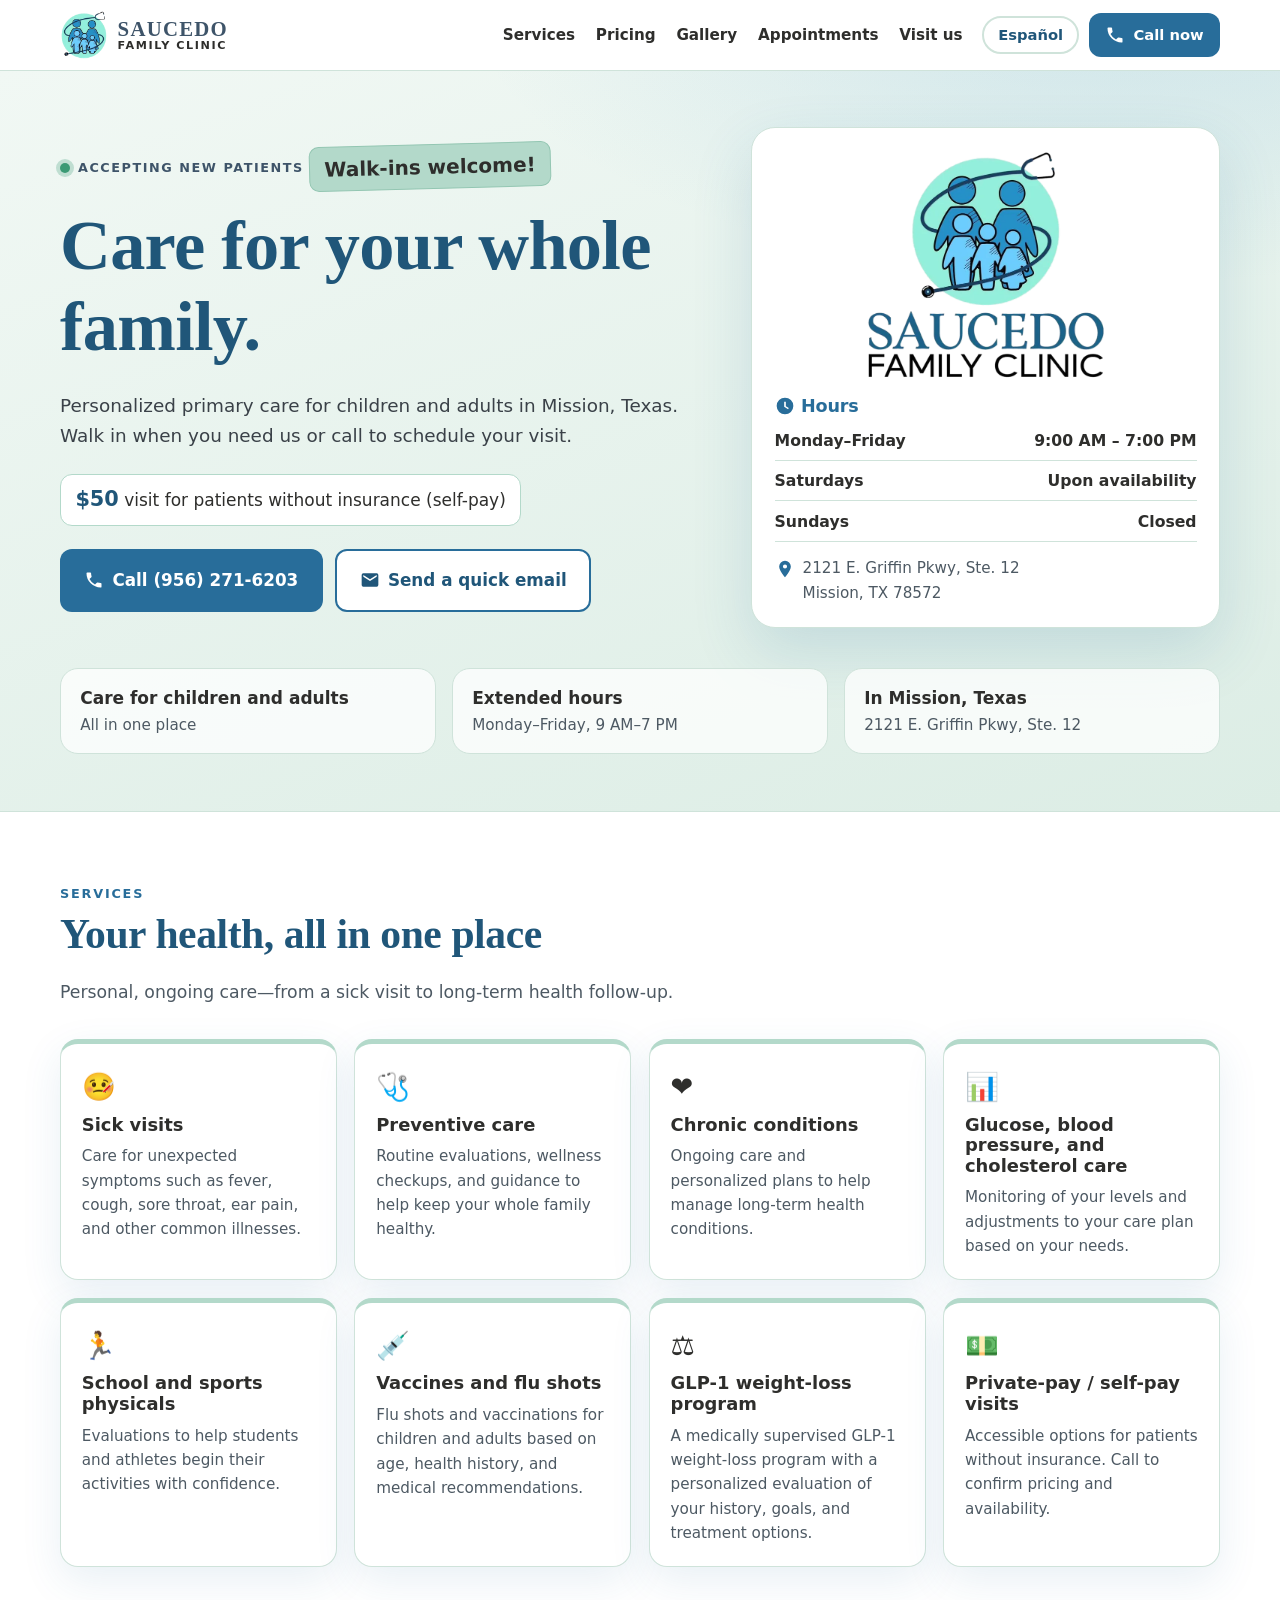
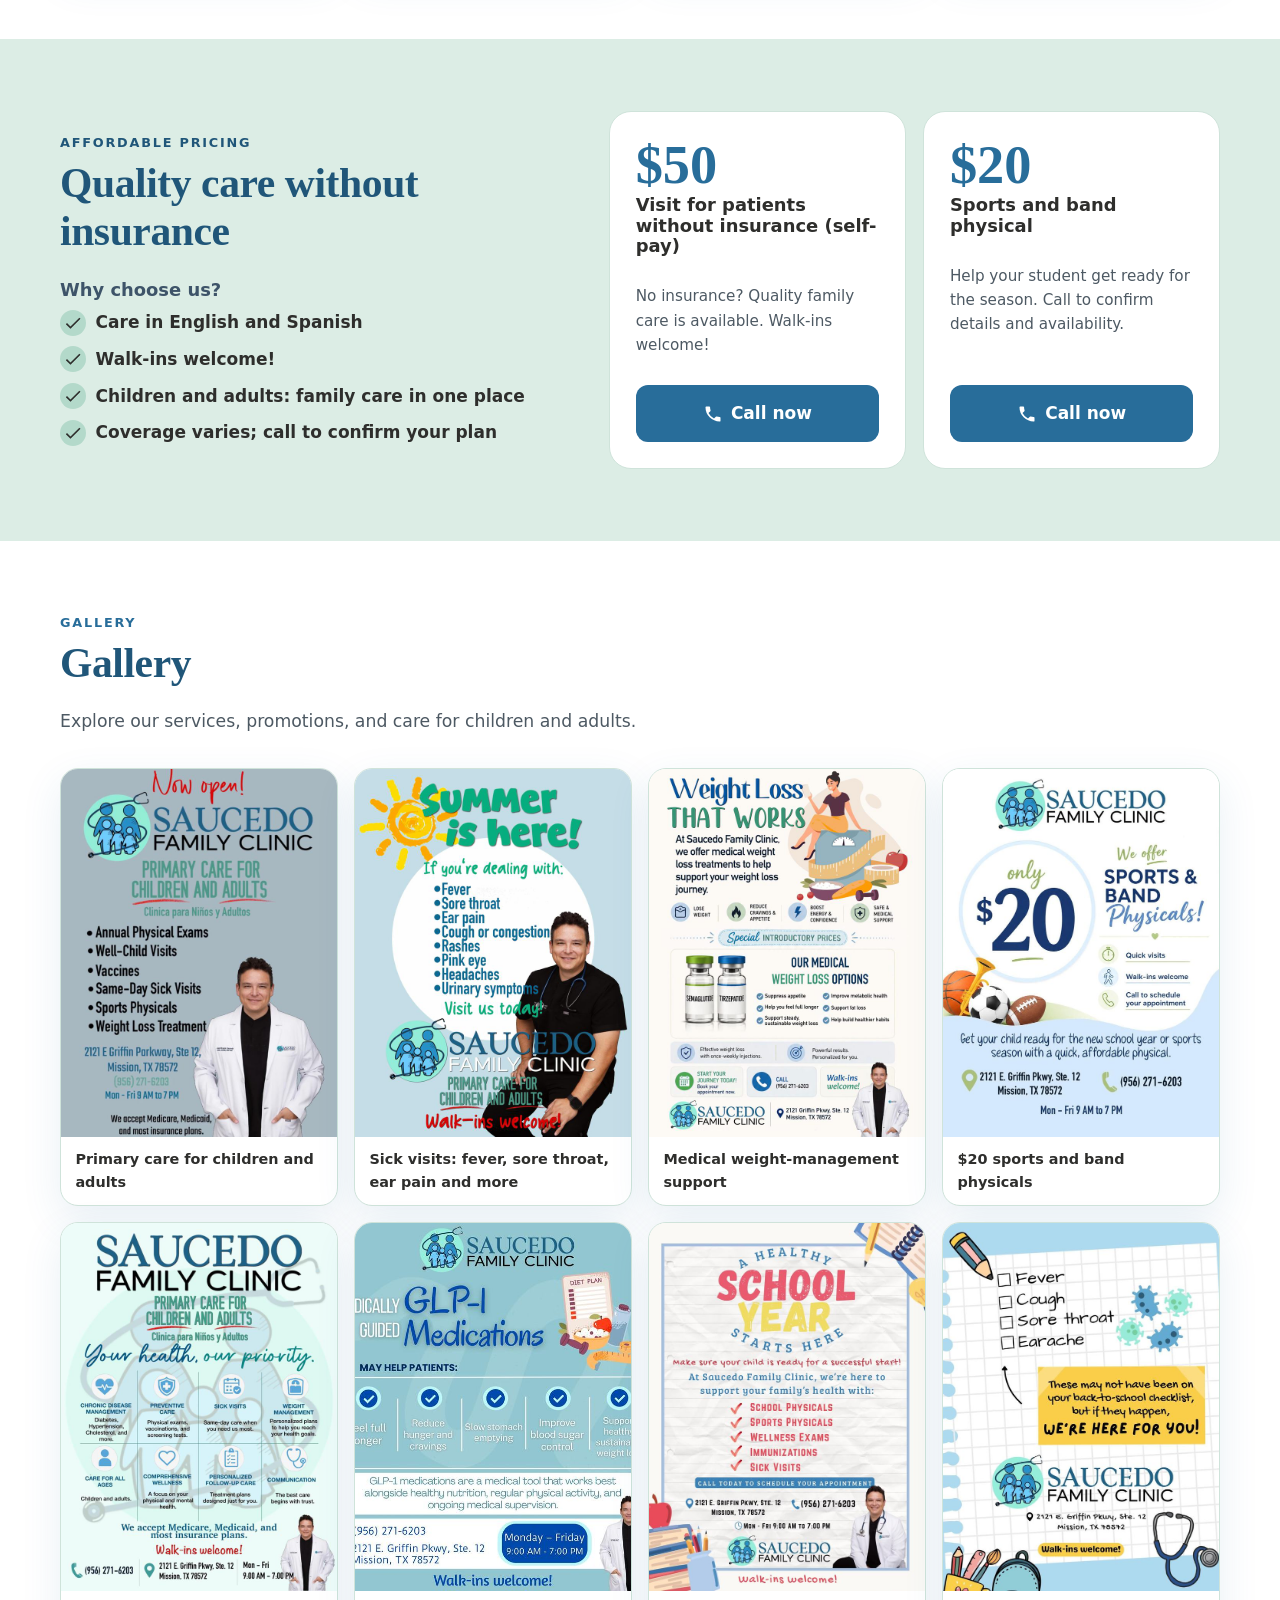
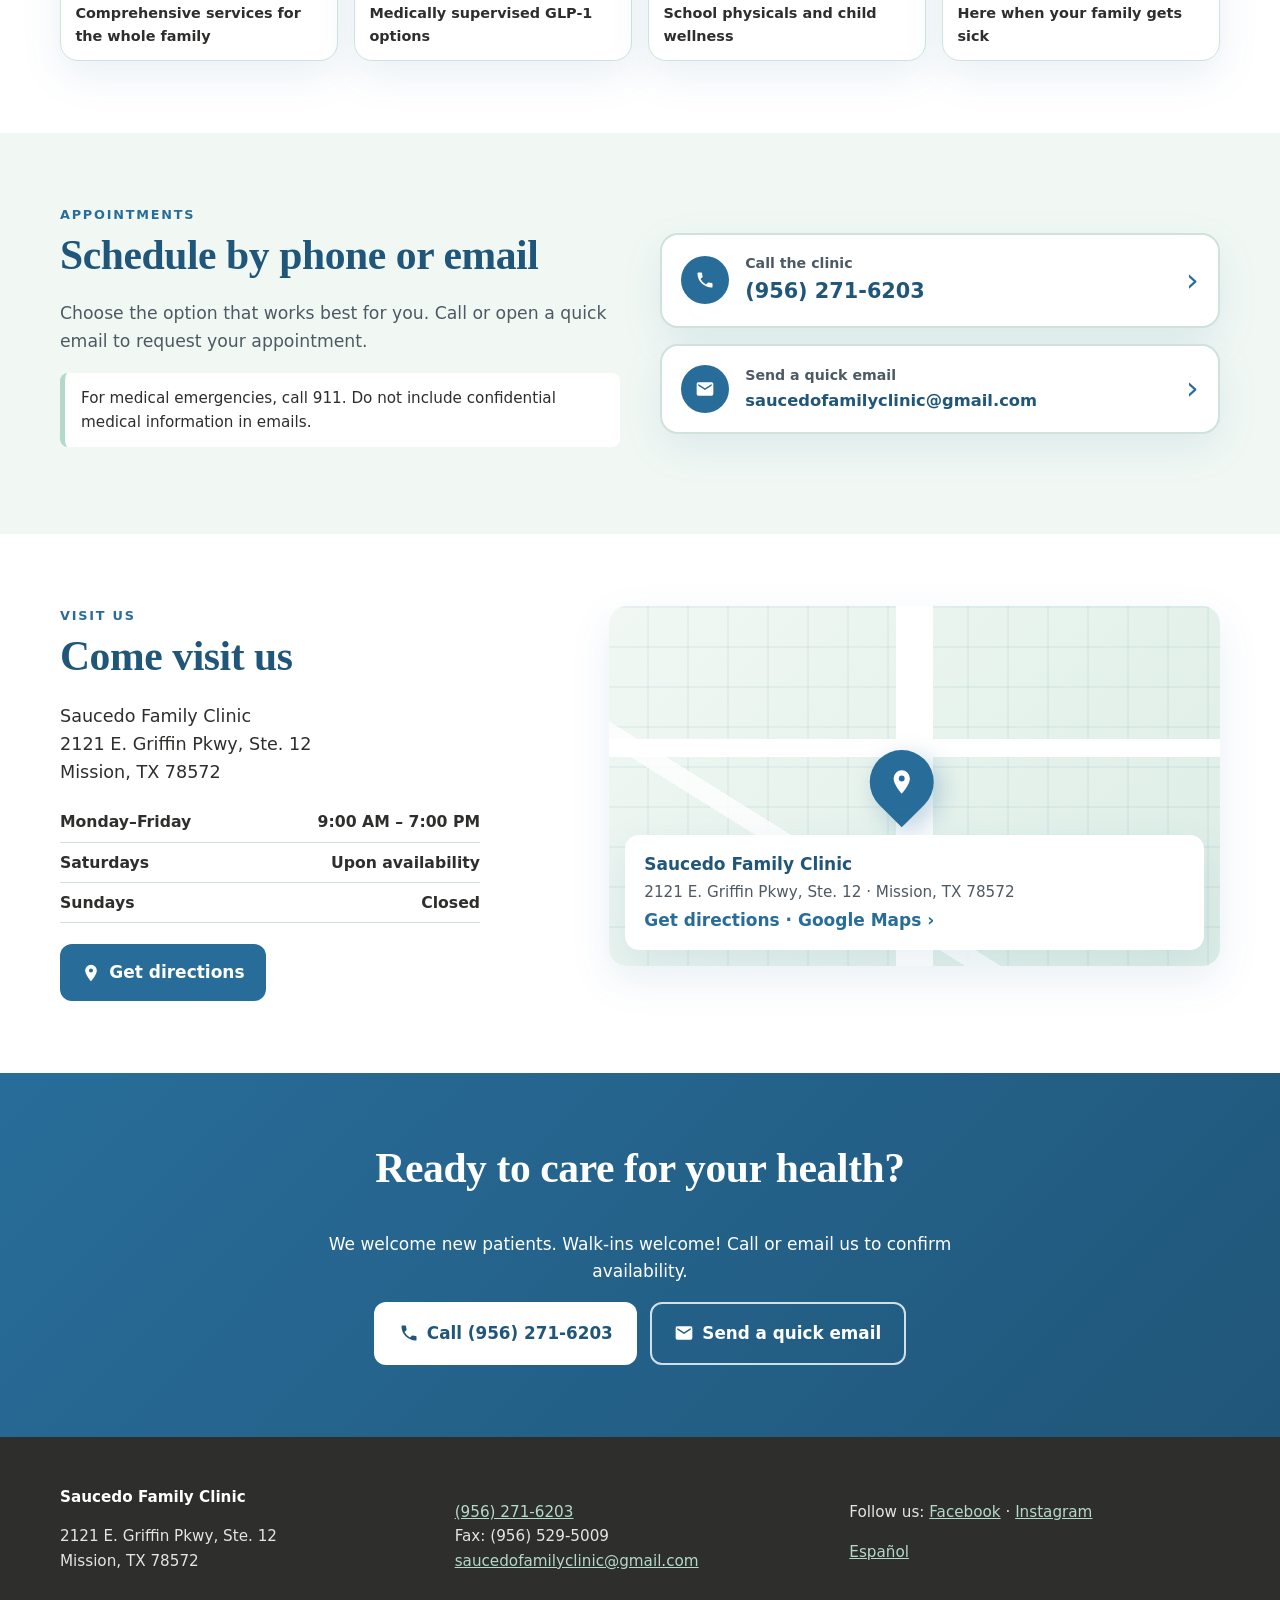
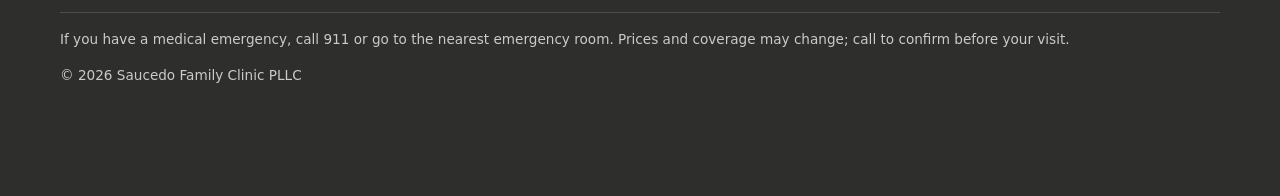
==== en/index.html @ f0e00a94 "Replace logo with original clinic logo (transparent PNG/WebP, icon favicons, og-image)" ====
<!doctype html>
<html lang="en">
<head>
<meta charset="utf-8">
<meta name="viewport" content="width=device-width, initial-scale=1">
<title>Saucedo Family Clinic | Family Primary Care in Mission, TX · Walk-ins Welcome</title>
<meta name="description" content="Primary care clinic for children and adults in Mission, TX. Walk-ins welcome! $50 self-pay visit for patients without insurance. Monday–Friday 9 AM–7 PM. Call (956) 271-6203.">
<meta name="robots" content="index, follow">
<link rel="canonical" href="https://saucedofamilyclinic.com/en/">
<link rel="alternate" hreflang="es" href="https://saucedofamilyclinic.com/">
<link rel="alternate" hreflang="en" href="https://saucedofamilyclinic.com/en/">
<link rel="alternate" hreflang="x-default" href="https://saucedofamilyclinic.com/">
<meta name="theme-color" content="#286d9a">
<meta property="og:type" content="website">
<meta property="og:site_name" content="Saucedo Family Clinic">
<meta property="og:title" content="Saucedo Family Clinic | Family Primary Care in Mission, TX · Walk-ins Welcome">
<meta property="og:description" content="Primary care clinic for children and adults in Mission, TX. Walk-ins welcome! $50 self-pay visit for patients without insurance. Monday–Friday 9 AM–7 PM. Call (956) 271-6203.">
<meta property="og:url" content="https://saucedofamilyclinic.com/en/">
<meta property="og:image" content="https://saucedofamilyclinic.com/assets/og-image.jpg">
<meta property="og:image:width" content="1200"><meta property="og:image:height" content="630">
<meta property="og:locale" content="en_US">
<meta name="twitter:card" content="summary_large_image">
<link rel="icon" href="../favicon.ico" sizes="32x32">
<link rel="icon" type="image/png" href="../favicon.png">
<link rel="apple-touch-icon" href="../apple-touch-icon.png">
<link rel="stylesheet" href="../assets/site.css">
<script type="application/ld+json">
{
 "@context": "https://schema.org",
 "@type": [
  "MedicalClinic",
  "MedicalBusiness",
  "LocalBusiness"
 ],
 "@id": "https://saucedofamilyclinic.com/#clinic",
 "name": "Saucedo Family Clinic",
 "legalName": "Saucedo Family Clinic PLLC",
 "url": "https://saucedofamilyclinic.com/",
 "logo": "https://saucedofamilyclinic.com/assets/logo.png",
 "image": [
  "https://saucedofamilyclinic.com/assets/og-image.jpg",
  "https://saucedofamilyclinic.com/assets/logo.jpg"
 ],
 "description": "Clínica de atención primaria para niños y adultos en Mission, TX. ¡Bienvenidos sin cita! / Family primary care for children and adults in Mission, TX. Walk-ins welcome.",
 "telephone": "+1-956-271-6203",
 "faxNumber": "+1-956-529-5009",
 "email": "saucedofamilyclinic@gmail.com",
 "priceRange": "$",
 "currenciesAccepted": "USD",
 "address": {
  "@type": "PostalAddress",
  "streetAddress": "2121 E. Griffin Pkwy, Ste. 12",
  "addressLocality": "Mission",
  "addressRegion": "TX",
  "postalCode": "78572",
  "addressCountry": "US"
 },
 "hasMap": "https://www.google.com/maps/dir/?api=1&destination=Saucedo%20Family%20Clinic%2C%202121%20E%20Griffin%20Pkwy%20Ste%2012%2C%20Mission%2C%20TX%2078572",
 "areaServed": [
  {
   "@type": "City",
   "name": "Mission, TX"
  },
  {
   "@type": "City",
   "name": "McAllen, TX"
  },
  {
   "@type": "City",
   "name": "Palmhurst, TX"
  },
  {
   "@type": "City",
   "name": "Alton, TX"
  },
  {
   "@type": "City",
   "name": "Sharyland, TX"
  }
 ],
 "openingHoursSpecification": [
  {
   "@type": "OpeningHoursSpecification",
   "dayOfWeek": [
    "Monday",
    "Tuesday",
    "Wednesday",
    "Thursday",
    "Friday"
   ],
   "opens": "09:00",
   "closes": "19:00"
  }
 ],
 "medicalSpecialty": "PrimaryCare",
 "isAcceptingNewPatients": true,
 "availableLanguage": [
  {
   "@type": "Language",
   "name": "Spanish",
   "alternateName": "es"
  },
  {
   "@type": "Language",
   "name": "English",
   "alternateName": "en"
  }
 ],
 "availableService": [
  {
   "@type": "MedicalProcedure",
   "name": "Consultas por enfermedad / Sick visits"
  },
  {
   "@type": "MedicalProcedure",
   "name": "Atención preventiva / Preventive care"
  },
  {
   "@type": "MedicalProcedure",
   "name": "Enfermedades crónicas / Chronic disease management"
  },
  {
   "@type": "MedicalProcedure",
   "name": "Control de glucosa, presión y colesterol / Diabetes, blood pressure and cholesterol care"
  },
  {
   "@type": "MedicalProcedure",
   "name": "Físicos escolares y deportivos / School and sports physicals"
  },
  {
   "@type": "MedicalProcedure",
   "name": "Vacunas y vacuna contra la influenza / Vaccines and flu shots"
  },
  {
   "@type": "MedicalProcedure",
   "name": "Programa de pérdida de peso GLP-1 con supervisión médica / Medically supervised GLP-1 weight-loss program"
  }
 ],
 "makesOffer": [
  {
   "@type": "Offer",
   "name": "Consulta para pacientes sin seguro (pago privado) / Self-pay visit",
   "price": "50",
   "priceCurrency": "USD"
  },
  {
   "@type": "Offer",
   "name": "Físico deportivo / Sports physical",
   "price": "20",
   "priceCurrency": "USD"
  }
 ],
 "sameAs": [
  "https://www.facebook.com/saucedofamilyclinic",
  "https://www.instagram.com/saucedofamilyclinic"
 ]
}
</script>
</head>
<body>
<a class="skip" href="#main">Skip to content</a>
<header class="top">
  <div class="shell nav">
    <a class="brand" href="/en/" aria-label="Saucedo Family Clinic">
      <picture><source srcset="../assets/emblem.webp" type="image/webp"><img src="../assets/emblem.png" alt="" width="48" height="48"></picture>
      <span class="brand-txt"><b>SAUCEDO</b><small>FAMILY CLINIC</small></span>
    </a>
    <nav class="links" aria-label="Main navigation"><a href="#servicios">Services</a><a href="#precios">Pricing</a><a href="#galeria">Gallery</a><a href="#cita">Appointments</a><a href="#visitanos">Visit us</a></nav>
    <div class="nav-actions">
      <a class="lang" href="/" hreflang="es" lang="es" aria-label="Ver en español">Español</a>
      <a class="btn btn-teal btn-sm" href="tel:+19562716203"><svg aria-hidden="true" viewBox="0 0 24 24" width="20" height="20"><path fill="currentColor" d="M6.6 10.8a15.1 15.1 0 0 0 6.6 6.6l2.2-2.2a1 1 0 0 1 1-.25 11.4 11.4 0 0 0 3.6.57 1 1 0 0 1 1 1V20a1 1 0 0 1-1 1A17 17 0 0 1 3 4a1 1 0 0 1 1-1h3.5a1 1 0 0 1 1 1c0 1.25.2 2.45.57 3.57a1 1 0 0 1-.25 1z"/></svg><span>Call now</span></a>
    </div>
  </div>
</header>

<main id="main">
<section class="hero">
  <div class="shell hero-grid">
    <div class="hero-copy">
      <p class="status"><span class="dot" aria-hidden="true"></span>Accepting new patients</p>
      <p class="walkin">Walk-ins welcome!</p>
      <h1>Care for your whole family.</h1>
      <p class="lead">Personalized primary care for children and adults in Mission, Texas. Walk in when you need us or call to schedule your visit.</p>
      <p class="price-pill"><strong>$50</strong> visit for patients without insurance (self-pay)</p>
      <div class="ctas">
        <a class="btn btn-yellow btn-lg" href="tel:+19562716203"><svg aria-hidden="true" viewBox="0 0 24 24" width="20" height="20"><path fill="currentColor" d="M6.6 10.8a15.1 15.1 0 0 0 6.6 6.6l2.2-2.2a1 1 0 0 1 1-.25 11.4 11.4 0 0 0 3.6.57 1 1 0 0 1 1 1V20a1 1 0 0 1-1 1A17 17 0 0 1 3 4a1 1 0 0 1 1-1h3.5a1 1 0 0 1 1 1c0 1.25.2 2.45.57 3.57a1 1 0 0 1-.25 1z"/></svg><span>Call (956) 271-6203</span></a>
        <a class="btn btn-ghost btn-lg" href="mailto:saucedofamilyclinic@gmail.com?subject=Appointment%20request&amp;body=Hello%2C%20I%20would%20like%20to%20request%20an%20appointment%20at%20Saucedo%20Family%20Clinic.%0A%0AName%3A%0APhone%3A%0APreferred%20day%20and%20time%3A"><svg aria-hidden="true" viewBox="0 0 24 24" width="20" height="20"><path fill="currentColor" d="M20 4H4a2 2 0 0 0-2 2v12a2 2 0 0 0 2 2h16a2 2 0 0 0 2-2V6a2 2 0 0 0-2-2zm0 4.2-8 5-8-5V6l8 5 8-5z"/></svg><span>Send a quick email</span></a>
      </div>
    </div>
    <aside class="hero-card" aria-label="Hours">
      <picture><source srcset="../assets/logo.webp" type="image/webp"><img class="hero-logo" src="../assets/logo.png" alt="Saucedo Family Clinic" width="640" height="611"></picture>
      <h2><svg aria-hidden="true" viewBox="0 0 24 24" width="20" height="20"><path fill="currentColor" d="M12 2a10 10 0 1 0 10 10A10 10 0 0 0 12 2zm1 10.4 3.5 2.1-.8 1.3L11 13V7h2z"/></svg> Hours</h2>
      <table class="hours"><tr><th scope="row">Monday–Friday</th><td>9:00 AM – 7:00 PM</td></tr><tr><th scope="row">Saturdays</th><td>Upon availability</td></tr><tr><th scope="row">Sundays</th><td>Closed</td></tr></table>
      <p class="addr"><svg aria-hidden="true" viewBox="0 0 24 24" width="20" height="20"><path fill="currentColor" d="M12 2a7 7 0 0 0-7 7c0 5.25 7 13 7 13s7-7.75 7-13a7 7 0 0 0-7-7zm0 9.5A2.5 2.5 0 1 1 12 6.5a2.5 2.5 0 0 1 0 5z"/></svg><span>2121 E. Griffin Pkwy, Ste. 12<br>Mission, TX 78572</span></p>
    </aside>
  </div>
  <ul class="shell facts"><li><strong>Care for children and adults</strong><span>All in one place</span></li><li><strong>Extended hours</strong><span>Monday–Friday, 9 AM–7 PM</span></li><li><strong>In Mission, Texas</strong><span>2121 E. Griffin Pkwy, Ste. 12</span></li></ul>
</section>

<section id="servicios" class="sec">
  <div class="shell">
    <p class="kicker">Services</p>
    <h2>Your health, all in one place</h2>
    <p class="sec-lead">Personal, ongoing care—from a sick visit to long-term health follow-up.</p>
    <div class="svc-grid"><article class="svc"><span class="svc-ico" aria-hidden="true">🤒</span><h3>Sick visits</h3><p>Care for unexpected symptoms such as fever, cough, sore throat, ear pain, and other common illnesses.</p></article><article class="svc"><span class="svc-ico" aria-hidden="true">🩺</span><h3>Preventive care</h3><p>Routine evaluations, wellness checkups, and guidance to help keep your whole family healthy.</p></article><article class="svc"><span class="svc-ico" aria-hidden="true">❤️</span><h3>Chronic conditions</h3><p>Ongoing care and personalized plans to help manage long-term health conditions.</p></article><article class="svc"><span class="svc-ico" aria-hidden="true">📊</span><h3>Glucose, blood pressure, and cholesterol care</h3><p>Monitoring of your levels and adjustments to your care plan based on your needs.</p></article><article class="svc"><span class="svc-ico" aria-hidden="true">🏃</span><h3>School and sports physicals</h3><p>Evaluations to help students and athletes begin their activities with confidence.</p></article><article class="svc"><span class="svc-ico" aria-hidden="true">💉</span><h3>Vaccines and flu shots</h3><p>Flu shots and vaccinations for children and adults based on age, health history, and medical recommendations.</p></article><article class="svc"><span class="svc-ico" aria-hidden="true">⚖️</span><h3>GLP-1 weight-loss program</h3><p>A medically supervised GLP-1 weight-loss program with a personalized evaluation of your history, goals, and treatment options.</p></article><article class="svc"><span class="svc-ico" aria-hidden="true">💵</span><h3>Private-pay / self-pay visits</h3><p>Accessible options for patients without insurance. Call to confirm pricing and availability.</p></article></div>
  </div>
</section>

<section id="precios" class="sec sec-navy">
  <div class="shell price-wrap">
    <div>
      <p class="kicker">Affordable pricing</p>
      <h2>Quality care without insurance</h2>
      <h3 class="why-title">Why choose us?</h3>
      <ul class="why"><li><svg aria-hidden="true" viewBox="0 0 24 24" width="18" height="18"><path fill="currentColor" d="M9 16.2 4.8 12l-1.4 1.4L9 19 21 7l-1.4-1.4z"/></svg><span>Care in English and Spanish</span></li><li><svg aria-hidden="true" viewBox="0 0 24 24" width="18" height="18"><path fill="currentColor" d="M9 16.2 4.8 12l-1.4 1.4L9 19 21 7l-1.4-1.4z"/></svg><span>Walk-ins welcome!</span></li><li><svg aria-hidden="true" viewBox="0 0 24 24" width="18" height="18"><path fill="currentColor" d="M9 16.2 4.8 12l-1.4 1.4L9 19 21 7l-1.4-1.4z"/></svg><span>Children and adults: family care in one place</span></li><li><svg aria-hidden="true" viewBox="0 0 24 24" width="18" height="18"><path fill="currentColor" d="M9 16.2 4.8 12l-1.4 1.4L9 19 21 7l-1.4-1.4z"/></svg><span>Coverage varies; call to confirm your plan</span></li></ul>
    </div>
    <div class="price-grid"><article class="price"><div class="amt">$50</div><h3>Visit for patients without insurance (self-pay)</h3><p>No insurance? Quality family care is available. Walk-ins welcome!</p><a class="btn btn-yellow" href="tel:+19562716203"><svg aria-hidden="true" viewBox="0 0 24 24" width="20" height="20"><path fill="currentColor" d="M6.6 10.8a15.1 15.1 0 0 0 6.6 6.6l2.2-2.2a1 1 0 0 1 1-.25 11.4 11.4 0 0 0 3.6.57 1 1 0 0 1 1 1V20a1 1 0 0 1-1 1A17 17 0 0 1 3 4a1 1 0 0 1 1-1h3.5a1 1 0 0 1 1 1c0 1.25.2 2.45.57 3.57a1 1 0 0 1-.25 1z"/></svg><span>Call now</span></a></article><article class="price"><div class="amt">$20</div><h3>Sports and band physical</h3><p>Help your student get ready for the season. Call to confirm details and availability.</p><a class="btn btn-yellow" href="tel:+19562716203"><svg aria-hidden="true" viewBox="0 0 24 24" width="20" height="20"><path fill="currentColor" d="M6.6 10.8a15.1 15.1 0 0 0 6.6 6.6l2.2-2.2a1 1 0 0 1 1-.25 11.4 11.4 0 0 0 3.6.57 1 1 0 0 1 1 1V20a1 1 0 0 1-1 1A17 17 0 0 1 3 4a1 1 0 0 1 1-1h3.5a1 1 0 0 1 1 1c0 1.25.2 2.45.57 3.57a1 1 0 0 1-.25 1z"/></svg><span>Call now</span></a></article></div>
  </div>
</section>

<section id="galeria" class="sec">
  <div class="shell">
    <p class="kicker">Gallery</p>
    <h2>Gallery</h2>
    <p class="sec-lead">Explore our services, promotions, and care for children and adults.</p>
    <div class="gallery"><figure><img src="../assets/galeria-2.jpg" alt="Primary care for children and adults" loading="lazy" decoding="async" width="720" height="960"><figcaption>Primary care for children and adults</figcaption></figure><figure><img src="../assets/galeria-3.jpg" alt="Sick visits: fever, sore throat, ear pain and more" loading="lazy" decoding="async" width="720" height="960"><figcaption>Sick visits: fever, sore throat, ear pain and more</figcaption></figure><figure><img src="../assets/galeria-4.jpg" alt="Medical weight-management support" loading="lazy" decoding="async" width="720" height="960"><figcaption>Medical weight-management support</figcaption></figure><figure><img src="../assets/galeria-5.jpg" alt="$20 sports and band physicals" loading="lazy" decoding="async" width="720" height="959"><figcaption>$20 sports and band physicals</figcaption></figure><figure><img src="../assets/galeria-6.jpg" alt="Comprehensive services for the whole family" loading="lazy" decoding="async" width="720" height="960"><figcaption>Comprehensive services for the whole family</figcaption></figure><figure><img src="../assets/galeria-7.jpg" alt="Medically supervised GLP-1 options" loading="lazy" decoding="async" width="720" height="720"><figcaption>Medically supervised GLP-1 options</figcaption></figure><figure><img src="../assets/galeria-8.jpg" alt="School physicals and child wellness" loading="lazy" decoding="async" width="720" height="899"><figcaption>School physicals and child wellness</figcaption></figure><figure><img src="../assets/galeria-9.jpg" alt="Here when your family gets sick" loading="lazy" decoding="async" width="720" height="933"><figcaption>Here when your family gets sick</figcaption></figure></div>
  </div>
</section>

<section id="cita" class="sec sec-soft">
  <div class="shell appt">
    <div>
      <p class="kicker">Appointments</p>
      <h2>Schedule by phone or email</h2>
      <p class="sec-lead">Choose the option that works best for you. Call or open a quick email to request your appointment.</p>
      <p class="note">For medical emergencies, call 911. Do not include confidential medical information in emails.</p>
    </div>
    <div class="contact-cards">
      <a class="ccard" href="tel:+19562716203"><span class="cico"><svg aria-hidden="true" viewBox="0 0 24 24" width="20" height="20"><path fill="currentColor" d="M6.6 10.8a15.1 15.1 0 0 0 6.6 6.6l2.2-2.2a1 1 0 0 1 1-.25 11.4 11.4 0 0 0 3.6.57 1 1 0 0 1 1 1V20a1 1 0 0 1-1 1A17 17 0 0 1 3 4a1 1 0 0 1 1-1h3.5a1 1 0 0 1 1 1c0 1.25.2 2.45.57 3.57a1 1 0 0 1-.25 1z"/></svg></span><span><small>Call the clinic</small><b>(956) 271-6203</b></span><span class="chev" aria-hidden="true">›</span></a>
      <a class="ccard" href="mailto:saucedofamilyclinic@gmail.com?subject=Appointment%20request&amp;body=Hello%2C%20I%20would%20like%20to%20request%20an%20appointment%20at%20Saucedo%20Family%20Clinic.%0A%0AName%3A%0APhone%3A%0APreferred%20day%20and%20time%3A"><span class="cico"><svg aria-hidden="true" viewBox="0 0 24 24" width="20" height="20"><path fill="currentColor" d="M20 4H4a2 2 0 0 0-2 2v12a2 2 0 0 0 2 2h16a2 2 0 0 0 2-2V6a2 2 0 0 0-2-2zm0 4.2-8 5-8-5V6l8 5 8-5z"/></svg></span><span><small>Send a quick email</small><b class="em">saucedofamilyclinic@gmail.com</b></span><span class="chev" aria-hidden="true">›</span></a>
    </div>
  </div>
</section>

<section id="visitanos" class="sec">
  <div class="shell visit">
    <div>
      <p class="kicker">Visit us</p>
      <h2>Come visit us</h2>
      <address>Saucedo Family Clinic<br>2121 E. Griffin Pkwy, Ste. 12<br>Mission, TX 78572</address>
      <table class="hours hours-light"><tr><th scope="row">Monday–Friday</th><td>9:00 AM – 7:00 PM</td></tr><tr><th scope="row">Saturdays</th><td>Upon availability</td></tr><tr><th scope="row">Sundays</th><td>Closed</td></tr></table>
      <a class="btn btn-teal" href="https://www.google.com/maps/dir/?api=1&destination=Saucedo%20Family%20Clinic%2C%202121%20E%20Griffin%20Pkwy%20Ste%2012%2C%20Mission%2C%20TX%2078572" target="_blank" rel="noopener"><svg aria-hidden="true" viewBox="0 0 24 24" width="20" height="20"><path fill="currentColor" d="M12 2a7 7 0 0 0-7 7c0 5.25 7 13 7 13s7-7.75 7-13a7 7 0 0 0-7-7zm0 9.5A2.5 2.5 0 1 1 12 6.5a2.5 2.5 0 0 1 0 5z"/></svg><span>Get directions</span></a>
    </div>
    <a class="mapcard" href="https://www.google.com/maps/dir/?api=1&destination=Saucedo%20Family%20Clinic%2C%202121%20E%20Griffin%20Pkwy%20Ste%2012%2C%20Mission%2C%20TX%2078572" target="_blank" rel="noopener" aria-label="Get directions – Google Maps">
      <span class="mapgrid" aria-hidden="true"></span>
      <span class="mappin" aria-hidden="true"><svg aria-hidden="true" viewBox="0 0 24 24" width="20" height="20"><path fill="currentColor" d="M12 2a7 7 0 0 0-7 7c0 5.25 7 13 7 13s7-7.75 7-13a7 7 0 0 0-7-7zm0 9.5A2.5 2.5 0 1 1 12 6.5a2.5 2.5 0 0 1 0 5z"/></svg></span>
      <span class="maplabel"><b>Saucedo Family Clinic</b><span>2121 E. Griffin Pkwy, Ste. 12 · Mission, TX 78572</span><em>Get directions · Google Maps ›</em></span>
    </a>
  </div>
</section>

<section class="sec ready">
  <div class="shell ready-in">
    <h2>Ready to care for your health?</h2>
    <p>We welcome new patients. Walk-ins welcome! Call or email us to confirm availability.</p>
    <div class="ctas">
      <a class="btn btn-yellow btn-lg" href="tel:+19562716203"><svg aria-hidden="true" viewBox="0 0 24 24" width="20" height="20"><path fill="currentColor" d="M6.6 10.8a15.1 15.1 0 0 0 6.6 6.6l2.2-2.2a1 1 0 0 1 1-.25 11.4 11.4 0 0 0 3.6.57 1 1 0 0 1 1 1V20a1 1 0 0 1-1 1A17 17 0 0 1 3 4a1 1 0 0 1 1-1h3.5a1 1 0 0 1 1 1c0 1.25.2 2.45.57 3.57a1 1 0 0 1-.25 1z"/></svg><span>Call (956) 271-6203</span></a>
      <a class="btn btn-ghost btn-lg" href="mailto:saucedofamilyclinic@gmail.com?subject=Appointment%20request&amp;body=Hello%2C%20I%20would%20like%20to%20request%20an%20appointment%20at%20Saucedo%20Family%20Clinic.%0A%0AName%3A%0APhone%3A%0APreferred%20day%20and%20time%3A"><svg aria-hidden="true" viewBox="0 0 24 24" width="20" height="20"><path fill="currentColor" d="M20 4H4a2 2 0 0 0-2 2v12a2 2 0 0 0 2 2h16a2 2 0 0 0 2-2V6a2 2 0 0 0-2-2zm0 4.2-8 5-8-5V6l8 5 8-5z"/></svg><span>Send a quick email</span></a>
    </div>
  </div>
</section>
</main>

<footer class="foot">
  <div class="shell foot-grid">
    <div>
      <b>Saucedo Family Clinic</b>
      <p>2121 E. Griffin Pkwy, Ste. 12<br>Mission, TX 78572</p>
    </div>
    <div>
      <p><a href="tel:+19562716203">(956) 271-6203</a><br>Fax: (956) 529-5009<br><a href="mailto:saucedofamilyclinic@gmail.com">saucedofamilyclinic@gmail.com</a></p>
    </div>
    <div>
      <p>Follow us: <a href="https://www.facebook.com/saucedofamilyclinic" target="_blank" rel="noopener">Facebook</a> · <a href="https://www.instagram.com/saucedofamilyclinic" target="_blank" rel="noopener">Instagram</a></p>
      <p><a href="/" hreflang="es">Español</a></p>
    </div>
  </div>
  <p class="shell disclaimer">If you have a medical emergency, call 911 or go to the nearest emergency room. Prices and coverage may change; call to confirm before your visit.</p>
  <p class="shell copy">© 2026 Saucedo Family Clinic PLLC</p>
</footer>

<nav class="mbar" aria-label="Call / Email">
  <a class="mcall" href="tel:+19562716203"><svg aria-hidden="true" viewBox="0 0 24 24" width="20" height="20"><path fill="currentColor" d="M6.6 10.8a15.1 15.1 0 0 0 6.6 6.6l2.2-2.2a1 1 0 0 1 1-.25 11.4 11.4 0 0 0 3.6.57 1 1 0 0 1 1 1V20a1 1 0 0 1-1 1A17 17 0 0 1 3 4a1 1 0 0 1 1-1h3.5a1 1 0 0 1 1 1c0 1.25.2 2.45.57 3.57a1 1 0 0 1-.25 1z"/></svg><span>Call</span></a>
  <a class="mmail" href="mailto:saucedofamilyclinic@gmail.com?subject=Appointment%20request&amp;body=Hello%2C%20I%20would%20like%20to%20request%20an%20appointment%20at%20Saucedo%20Family%20Clinic.%0A%0AName%3A%0APhone%3A%0APreferred%20day%20and%20time%3A"><svg aria-hidden="true" viewBox="0 0 24 24" width="20" height="20"><path fill="currentColor" d="M20 4H4a2 2 0 0 0-2 2v12a2 2 0 0 0 2 2h16a2 2 0 0 0 2-2V6a2 2 0 0 0-2-2zm0 4.2-8 5-8-5V6l8 5 8-5z"/></svg><span>Email</span></a>
</nav>
</body>
</html>
---- assets/site.css ----
/* Palette sampled from the clinic logo (assets/logo.jpg): mint circle #b3d9ca, figure blue #6aadd8, lettering slate #3e5469, charcoal #2e2e2c, background #e3e5e2 */
:root{--mint:#b3d9ca;--mint-soft:#dcede5;--mint-bg:#f1f8f4;--sky:#6aadd8;--steel:#286d9a;--steel-d:#205679;--slate:#3e5469;--charcoal:#2e2e2c;--ink:#2e2e2c;--muted:#4d5963;--paper:#f1f8f4;--line:#cfe3da;--r:18px;--shadow:0 14px 40px rgba(40,109,154,.10)}
*{box-sizing:border-box}
html{scroll-behavior:smooth;-webkit-text-size-adjust:100%}
body{margin:0;font:17px/1.6 system-ui,-apple-system,"Segoe UI",Roboto,"Helvetica Neue",Arial,sans-serif;color:var(--ink);background:#fff}
img{max-width:100%;height:auto;display:block}
a{color:var(--steel)}
h1,h2,h3{line-height:1.15;margin:0 0 .5em}
h1,h2{font-family:Georgia,"Times New Roman",serif;letter-spacing:-.01em;color:var(--steel-d)}
h2{font-size:clamp(1.8rem,3.5vw,2.6rem)}
h3{font-size:1.12rem}
.shell{width:min(1160px,92vw);margin-inline:auto}
.skip{position:absolute;left:-999px;top:0;background:var(--steel);color:#fff;padding:.6rem 1rem;z-index:99}
.skip:focus{left:1rem}
:focus-visible{outline:3px solid var(--steel);outline-offset:2px}

/* header */
.top{position:sticky;top:0;z-index:50;background:rgba(255,255,255,.96);backdrop-filter:blur(8px);border-bottom:1px solid var(--line)}
.nav{display:flex;align-items:center;gap:1.2rem;min-height:70px}
.brand{display:flex;align-items:center;gap:.6rem;text-decoration:none;color:var(--slate)}
.brand picture{display:flex;flex:none}
.brand img{width:48px;height:48px;display:block}
.brand-txt{display:flex;flex-direction:column;line-height:1}
.brand-txt b{font-family:Georgia,serif;font-size:1.3rem;letter-spacing:.06em}
.brand-txt small{font-weight:800;font-size:.7rem;letter-spacing:.14em;color:var(--charcoal)}
.links{display:flex;gap:1.3rem;margin-left:auto}
.links a{color:var(--charcoal);text-decoration:none;font-weight:600;font-size:.95rem}
.links a:hover{color:var(--steel)}
.nav-actions{display:flex;align-items:center;gap:.6rem}
.lang{font-weight:700;color:var(--steel-d);text-decoration:none;border:2px solid var(--line);border-radius:999px;padding:.35rem .9rem;font-size:.92rem}
.lang:hover{border-color:var(--steel)}

/* buttons */
.btn{display:inline-flex;align-items:center;justify-content:center;gap:.5rem;font-weight:800;text-decoration:none;border-radius:12px;padding:.8rem 1.2rem;border:2px solid transparent;transition:transform .15s,box-shadow .15s;min-height:48px}
.btn:hover{transform:translateY(-1px);box-shadow:0 8px 20px rgba(40,109,154,.22)}
.btn-lg{padding:1rem 1.4rem;font-size:1.05rem}
.btn-sm{padding:.5rem .9rem;min-height:40px;font-size:.92rem}
.btn-yellow{background:var(--steel);color:#fff}
.btn-yellow:hover{background:var(--steel-d)}
.btn-teal{background:var(--steel);color:#fff}
.btn-teal:hover{background:var(--steel-d)}
.btn-ghost{background:#fff;color:var(--steel-d);border-color:var(--steel)}
.btn-ghost:hover{background:var(--mint-bg)}
.ready .btn-ghost{background:transparent;color:#fff;border-color:rgba(255,255,255,.8)}
.ready .btn-ghost:hover{background:rgba(255,255,255,.12)}
.ready .btn-yellow{background:#fff;color:var(--steel-d)}
.ready .btn-yellow:hover{background:var(--mint-bg)}

/* hero */
.hero{background:radial-gradient(1100px 480px at 88% -10%,rgba(106,173,216,.22),transparent 60%),linear-gradient(160deg,var(--mint-bg) 0%,var(--mint-soft) 100%);color:var(--charcoal);border-bottom:1px solid var(--line);padding:3.5rem 0 2.5rem}
.hero-grid{display:grid;grid-template-columns:1.25fr .9fr;gap:2.5rem;align-items:center}
.status{display:inline-flex;align-items:center;gap:.5rem;text-transform:uppercase;letter-spacing:.12em;font-size:.8rem;font-weight:800;color:var(--slate);margin:0 0 .6rem}
.dot{width:10px;height:10px;border-radius:50%;background:#3b9a74;box-shadow:0 0 0 4px rgba(179,217,202,.8)}
.walkin{display:inline-block;background:var(--mint);color:var(--charcoal);border:1px solid #93c6b2;font-weight:900;font-size:1.25rem;padding:.35rem .9rem;border-radius:10px;margin:0 0 1rem;transform:rotate(-1.5deg)}
.hero h1{font-size:clamp(2.6rem,6vw,4.4rem);margin-bottom:.35em}
.lead{font-size:1.15rem;color:#3a4148;max-width:36em}
.price-pill{display:inline-block;background:#fff;border:1px solid var(--mint);border-radius:12px;padding:.55rem .9rem;color:var(--charcoal);margin:.3rem 0 1.4rem}
.price-pill strong{color:var(--steel-d);font-size:1.3rem}
.ctas{display:flex;flex-wrap:wrap;gap:.8rem}
.hero-card{background:#fff;color:var(--ink);border-radius:24px;padding:1.4rem;box-shadow:0 24px 60px rgba(40,109,154,.16);border:1px solid var(--line)}
.hero-logo{display:block;width:min(100%,240px);height:auto;margin:0 auto 1rem}
.hero-card h2{font-family:inherit;font-size:1.1rem;display:flex;align-items:center;gap:.4rem;color:var(--steel);margin:0 0 .3rem}
.hours{width:100%;border-collapse:collapse;font-size:.98rem}
.hours th,.hours td{padding:.45rem 0;border-bottom:1px solid var(--line);text-align:left}
.hours td{text-align:right;font-weight:700}
.hours th{font-weight:600}
.addr{display:flex;gap:.5rem;align-items:flex-start;margin:.9rem 0 0;color:var(--muted);font-size:.95rem}
.addr svg{color:var(--steel);flex:none;margin-top:3px}
.facts{list-style:none;padding:0;margin-top:2.5rem;display:grid;grid-template-columns:repeat(3,1fr);gap:1rem}
.facts li{background:rgba(255,255,255,.75);border:1px solid var(--line);border-radius:var(--r);padding:1rem 1.2rem;display:flex;flex-direction:column}
.facts strong{color:var(--charcoal)}.facts span{color:var(--muted);font-size:.95rem}

/* sections */
.sec{padding:4.5rem 0}
.sec-soft{background:var(--paper)}
.sec-navy{background:var(--mint-soft);color:var(--charcoal)}
.kicker{text-transform:uppercase;letter-spacing:.14em;font-weight:800;font-size:.8rem;color:var(--steel);margin:0 0 .4rem}
.sec-navy .kicker{color:var(--steel-d)}
.sec-lead{color:var(--muted);max-width:44em;font-size:1.08rem}
.svc-grid{display:grid;grid-template-columns:repeat(4,1fr);gap:1.1rem;margin-top:2rem}
.svc{background:#fff;border:1px solid var(--line);border-radius:var(--r);padding:1.3rem;box-shadow:var(--shadow);border-top:5px solid var(--mint)}
.svc-ico{font-size:1.7rem;display:block;margin-bottom:.4rem}
.svc p{color:var(--muted);font-size:.95rem;margin:0}
.price-wrap{display:grid;grid-template-columns:1fr 1.2fr;gap:2.5rem;align-items:center}
.why-title{color:var(--slate);margin-top:1.5rem}
.why{list-style:none;padding:0;margin:0;display:grid;gap:.6rem}
.why li{display:flex;gap:.6rem;align-items:center;font-weight:600}
.why svg{color:var(--charcoal);background:var(--mint);border-radius:50%;padding:3px;width:26px;height:26px;flex:none}
.price-grid{display:grid;grid-template-columns:1fr 1fr;gap:1.1rem}
.price{background:#fff;color:var(--ink);border:1px solid var(--line);border-radius:22px;padding:1.6rem;display:flex;flex-direction:column;gap:.2rem}
.price .amt{font-family:Georgia,serif;font-size:3.4rem;font-weight:700;color:var(--steel);line-height:1}
.price p{color:var(--muted);font-size:.95rem;flex:1}
.price .btn{margin-top:.6rem}
.gallery{display:grid;grid-template-columns:repeat(4,1fr);gap:1rem;margin-top:2rem}
.gallery figure{margin:0;background:#fff;border:1px solid var(--line);border-radius:var(--r);overflow:hidden;box-shadow:var(--shadow)}
.gallery img{width:100%;aspect-ratio:3/4;object-fit:cover}
.gallery figcaption{padding:.7rem .9rem;font-size:.9rem;font-weight:600;color:var(--charcoal)}
.appt{display:grid;grid-template-columns:1fr 1fr;gap:2.5rem;align-items:center}
.note{background:#fff;border-left:5px solid var(--mint);padding:.8rem 1rem;border-radius:8px;font-size:.95rem}
.contact-cards{display:grid;gap:1rem}
.ccard{display:flex;align-items:center;gap:1rem;background:#fff;border:2px solid var(--line);border-radius:var(--r);padding:1.1rem 1.2rem;text-decoration:none;color:var(--steel-d);box-shadow:var(--shadow);transition:border-color .15s}
.ccard:hover{border-color:var(--steel)}
.ccard small{display:block;color:var(--muted);font-weight:600}
.ccard b{font-size:1.3rem}
.ccard b.em{font-size:1.02rem;overflow-wrap:anywhere}
.cico{width:48px;height:48px;border-radius:50%;background:var(--steel);color:#fff;display:grid;place-items:center;flex:none}
.chev{margin-left:auto;font-size:2rem;color:var(--steel)}
.visit{display:grid;grid-template-columns:1fr 1.2fr;gap:2.5rem;align-items:start}
address{font-style:normal;font-size:1.1rem;margin-bottom:1rem}
.hours-light{margin-bottom:1.3rem;max-width:420px}
.ready{background:linear-gradient(135deg,var(--steel),var(--steel-d));color:#fff;text-align:center}
.ready-in{display:flex;flex-direction:column;align-items:center}
.ready h2{color:#fff}
.ready p{color:#fff;max-width:40em}
.ready .ctas{justify-content:center}
.foot{background:var(--charcoal);color:#e3e5e2;padding:3rem 0 6rem;font-size:.95rem}
.foot a{color:var(--mint)}
.foot b{color:#fff}
.foot-grid{display:grid;grid-template-columns:repeat(3,1fr);gap:1.5rem}
.disclaimer{font-size:.85rem;color:#c9ccc8;border-top:1px solid rgba(255,255,255,.15);padding-top:1rem;margin-top:1.5rem}
.copy{font-size:.85rem;color:#c9ccc8}
.mbar{display:none}

@media (max-width:1020px){
  .links{display:none}
  .nav-actions{margin-left:auto}
  .svc-grid,.gallery{grid-template-columns:repeat(2,1fr)}
  .price-wrap,.appt,.visit{grid-template-columns:1fr}
}
@media (max-width:760px){
  body{font-size:16px}
  .hero{padding:2rem 0 1.6rem}
  .hero-grid{grid-template-columns:1fr;gap:1.6rem}
  .facts{grid-template-columns:1fr;margin-top:1.6rem}
  .ctas .btn{width:100%}
  .price-grid{grid-template-columns:1fr}
  .sec{padding:3rem 0}
  .foot-grid{grid-template-columns:1fr}
  .nav-actions .btn-sm{display:none}
  .brand-txt b{font-size:1.1rem}
  .ccard{padding:1rem;gap:.8rem}.ccard b.em{font-size:.9rem}.chev{font-size:1.5rem}
  .mbar{display:grid;grid-template-columns:1fr 1fr;position:fixed;left:0;right:0;bottom:0;z-index:60;box-shadow:0 -6px 20px rgba(0,0,0,.18);padding-bottom:env(safe-area-inset-bottom);background:var(--steel-d)}
  .mbar a{display:flex;align-items:center;justify-content:center;gap:.5rem;min-height:58px;font-weight:900;font-size:1.1rem;text-decoration:none}
  .mcall{background:var(--steel);color:#fff}
  .mmail{background:var(--mint);color:var(--charcoal)}
}
@media (max-width:420px){.svc-grid,.gallery{grid-template-columns:1fr}}
@media (prefers-reduced-motion:reduce){html{scroll-behavior:auto}.btn{transition:none}}
.mapcard{position:relative;display:flex;align-items:flex-end;min-height:360px;border-radius:var(--r);overflow:hidden;box-shadow:var(--shadow);text-decoration:none;background:linear-gradient(135deg,var(--mint-bg),var(--mint-soft))}
.mapgrid{position:absolute;inset:0;background:
 linear-gradient(90deg,transparent 47%,#fff 47%,#fff 53%,transparent 53%) 0 0/100% 100%,
 linear-gradient(0deg,transparent 58%,#fff 58%,#fff 63%,transparent 63%) 0 0/100% 100%,
 linear-gradient(32deg,transparent 30%,rgba(255,255,255,.8) 30%,rgba(255,255,255,.8) 33%,transparent 33%) 0 0/100% 100%,
 repeating-linear-gradient(0deg,transparent 0 38px,rgba(40,109,154,.06) 38px 40px),repeating-linear-gradient(90deg,transparent 0 38px,rgba(40,109,154,.06) 38px 40px)}
.mappin{position:absolute;left:50%;top:40%;transform:translate(-50%,-50%);width:64px;height:64px;border-radius:50% 50% 50% 0;rotate:-45deg;background:var(--steel);display:grid;place-items:center;box-shadow:0 10px 24px rgba(40,109,154,.3)}
.mappin svg{rotate:45deg;color:#fff;width:28px;height:28px}
.maplabel{position:relative;margin:1rem;background:#fff;border-radius:14px;padding:1rem 1.2rem;display:flex;flex-direction:column;gap:.15rem;color:var(--steel-d);box-shadow:var(--shadow);width:calc(100% - 2rem)}
.maplabel span{color:var(--muted);font-size:.95rem}
.maplabel em{font-style:normal;font-weight:800;color:var(--steel)}
.mapcard:hover .maplabel em{text-decoration:underline}
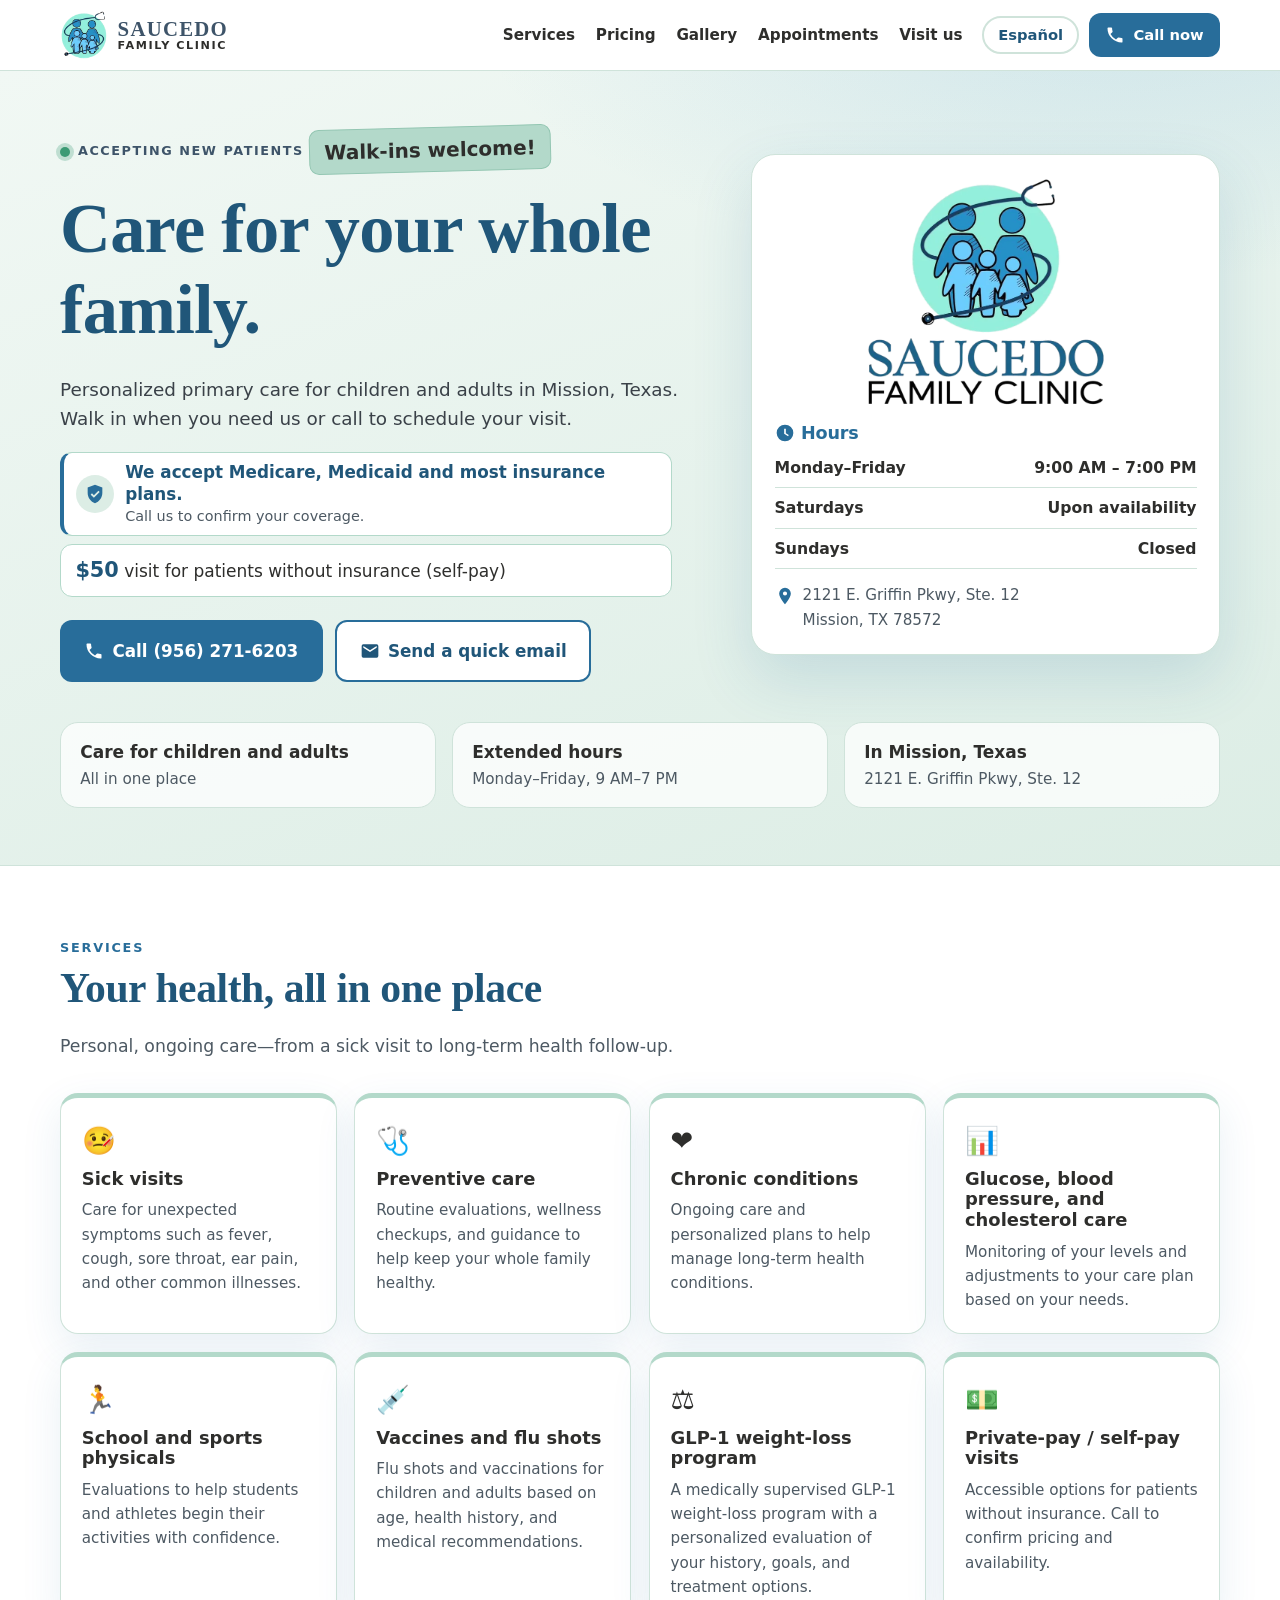
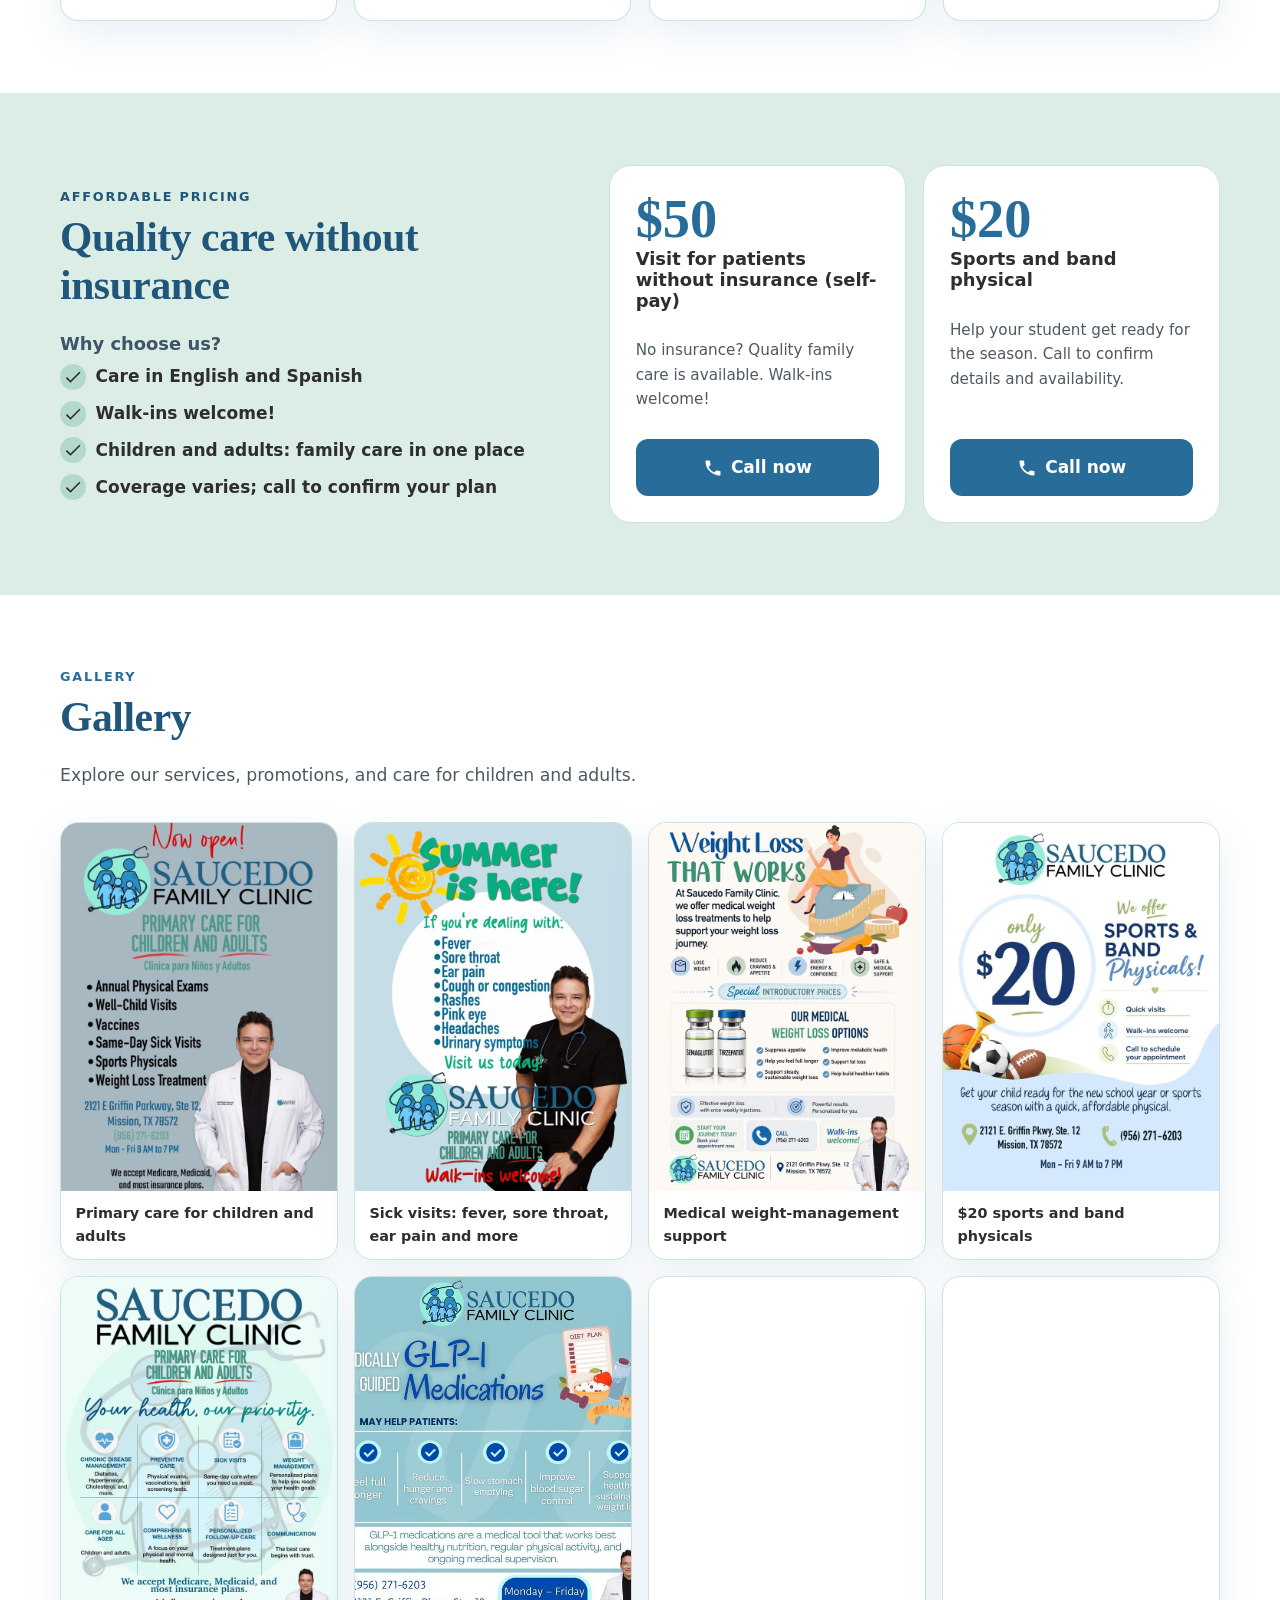
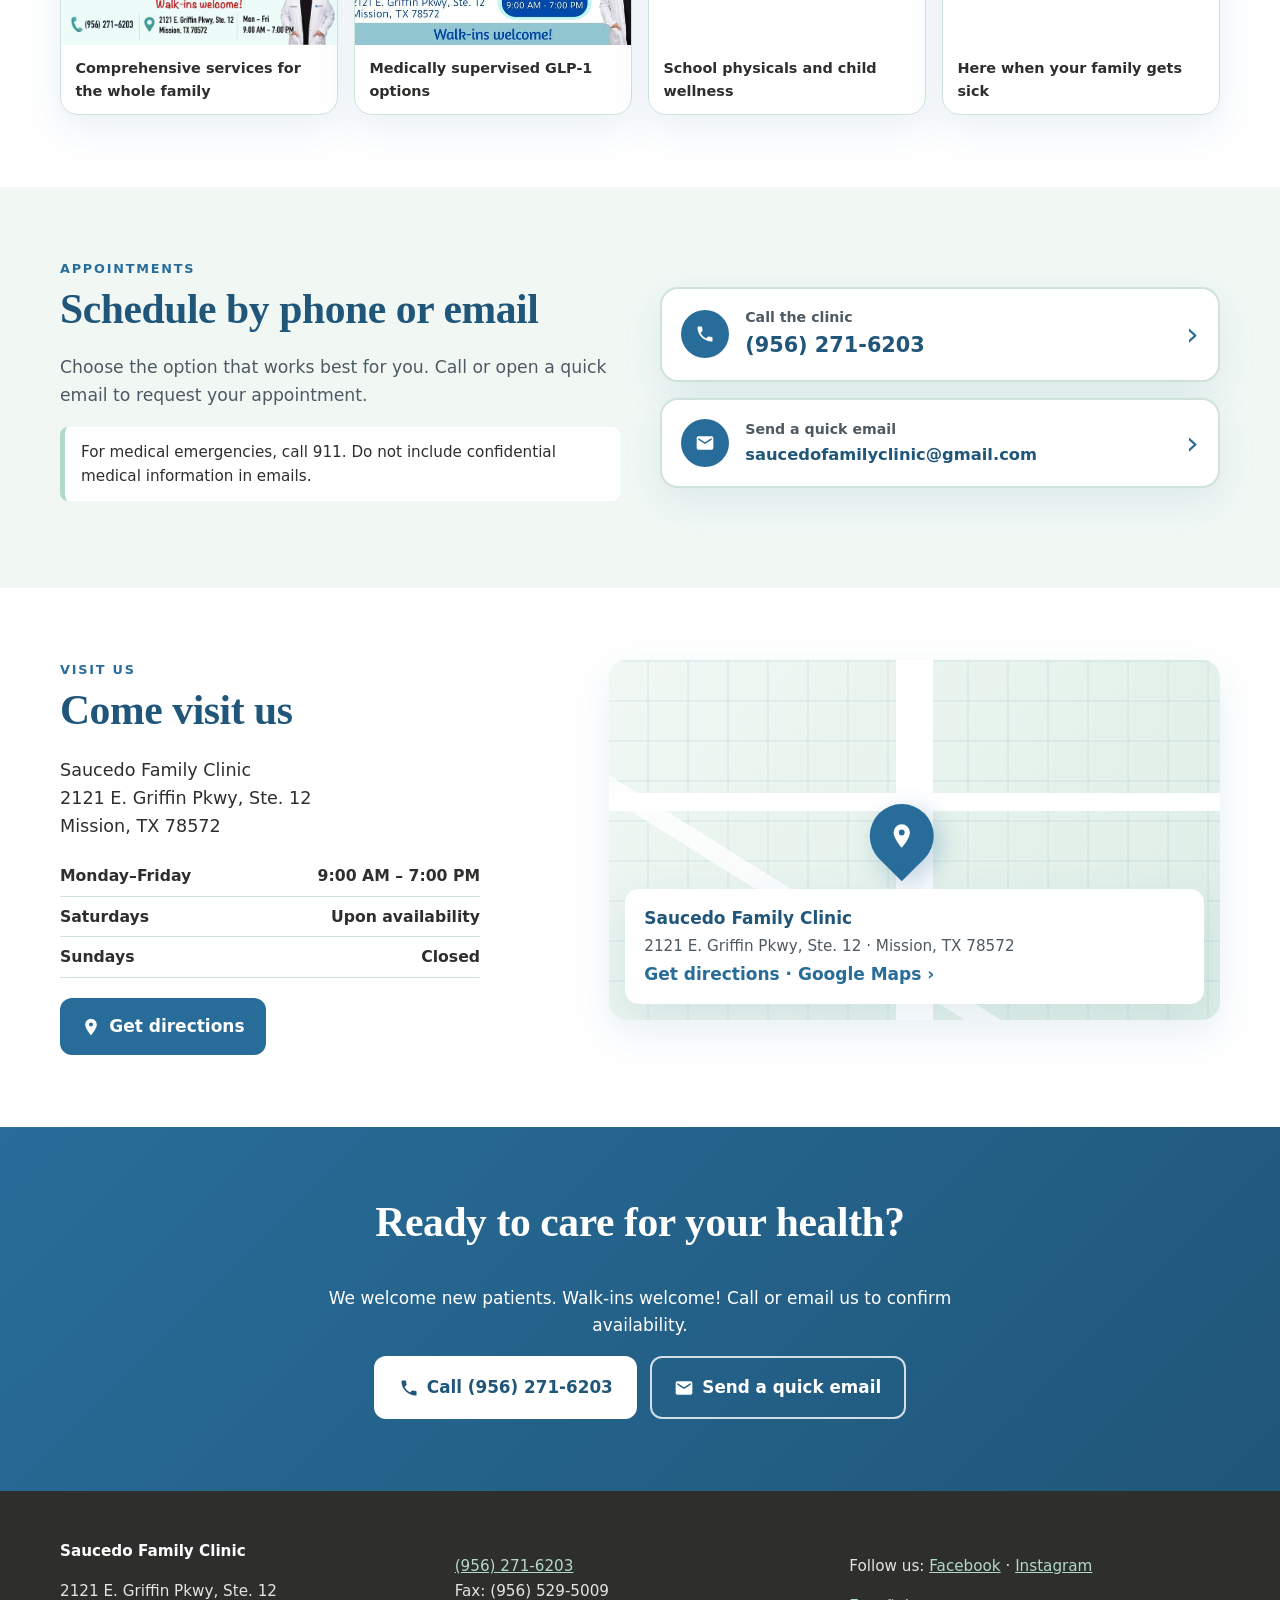
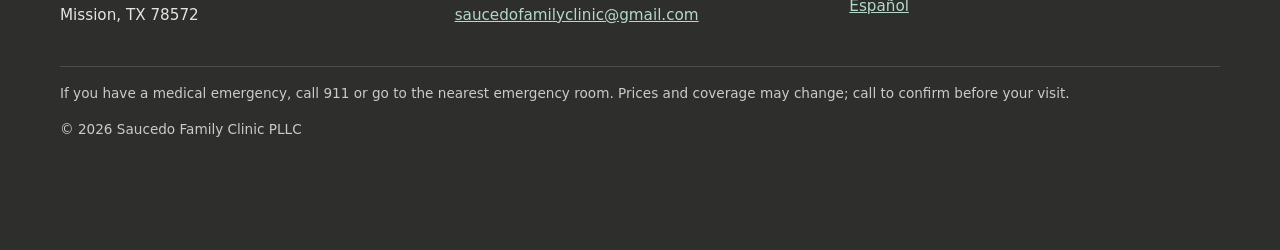
==== commit 823b1ff2: "Hero: add insurance line (Medicare, Medicaid, most plans) above $50 self-pay box; site.css?v=3" ====
--- a/en/index.html
+++ b/en/index.html
@@ -16,14 +16,18 @@
 <meta property="og:title" content="Saucedo Family Clinic | Family Primary Care in Mission, TX · Walk-ins Welcome">
 <meta property="og:description" content="Primary care clinic for children and adults in Mission, TX. Walk-ins welcome! $50 self-pay visit for patients without insurance. Monday–Friday 9 AM–7 PM. Call (956) 271-6203.">
 <meta property="og:url" content="https://saucedofamilyclinic.com/en/">
-<meta property="og:image" content="https://saucedofamilyclinic.com/assets/og-image.jpg">
+<meta property="og:image" content="https://saucedofamilyclinic.com/assets/og-image.jpg?v=2">
+<meta property="og:image:secure_url" content="https://saucedofamilyclinic.com/assets/og-image.jpg?v=2">
+<meta property="og:image:type" content="image/jpeg">
 <meta property="og:image:width" content="1200"><meta property="og:image:height" content="630">
+<meta property="og:image:alt" content="Saucedo Family Clinic">
 <meta property="og:locale" content="en_US">
 <meta name="twitter:card" content="summary_large_image">
+<meta name="twitter:image" content="https://saucedofamilyclinic.com/assets/og-image.jpg?v=2">
 <link rel="icon" href="../favicon.ico" sizes="32x32">
 <link rel="icon" type="image/png" href="../favicon.png">
 <link rel="apple-touch-icon" href="../apple-touch-icon.png">
-<link rel="stylesheet" href="../assets/site.css">
+<link rel="stylesheet" href="../assets/site.css?v=3">
 <script type="application/ld+json">
 {
  "@context": "https://schema.org",
@@ -181,14 +185,17 @@
       <p class="walkin">Walk-ins welcome!</p>
       <h1>Care for your whole family.</h1>
       <p class="lead">Personalized primary care for children and adults in Mission, Texas. Walk in when you need us or call to schedule your visit.</p>
-      <p class="price-pill"><strong>$50</strong> visit for patients without insurance (self-pay)</p>
+      <div class="hero-pills">
+        <p class="ins-pill"><span class="ins-ico"><svg aria-hidden="true" viewBox="0 0 24 24" width="22" height="22"><path fill="currentColor" d="M12 2 4 5v6c0 5.05 3.41 9.76 8 11 4.59-1.24 8-5.95 8-11V5zm-1.2 14.2-3.5-3.5 1.4-1.4 2.1 2.1 4.9-4.9 1.4 1.4z"/></svg></span><span class="ins-txt"><strong>We accept Medicare, Medicaid and most insurance plans.</strong><small>Call us to confirm your coverage.</small></span></p>
+        <p class="price-pill"><strong>$50</strong> visit for patients without insurance (self-pay)</p>
+      </div>
       <div class="ctas">
         <a class="btn btn-yellow btn-lg" href="tel:+19562716203"><svg aria-hidden="true" viewBox="0 0 24 24" width="20" height="20"><path fill="currentColor" d="M6.6 10.8a15.1 15.1 0 0 0 6.6 6.6l2.2-2.2a1 1 0 0 1 1-.25 11.4 11.4 0 0 0 3.6.57 1 1 0 0 1 1 1V20a1 1 0 0 1-1 1A17 17 0 0 1 3 4a1 1 0 0 1 1-1h3.5a1 1 0 0 1 1 1c0 1.25.2 2.45.57 3.57a1 1 0 0 1-.25 1z"/></svg><span>Call (956) 271-6203</span></a>
         <a class="btn btn-ghost btn-lg" href="mailto:saucedofamilyclinic@gmail.com?subject=Appointment%20request&amp;body=Hello%2C%20I%20would%20like%20to%20request%20an%20appointment%20at%20Saucedo%20Family%20Clinic.%0A%0AName%3A%0APhone%3A%0APreferred%20day%20and%20time%3A"><svg aria-hidden="true" viewBox="0 0 24 24" width="20" height="20"><path fill="currentColor" d="M20 4H4a2 2 0 0 0-2 2v12a2 2 0 0 0 2 2h16a2 2 0 0 0 2-2V6a2 2 0 0 0-2-2zm0 4.2-8 5-8-5V6l8 5 8-5z"/></svg><span>Send a quick email</span></a>
       </div>
     </div>
     <aside class="hero-card" aria-label="Hours">
-      <picture><source srcset="../assets/logo.webp" type="image/webp"><img class="hero-logo" src="../assets/logo.png" alt="Saucedo Family Clinic" width="640" height="611"></picture>
+      <picture><source srcset="../assets/logo.webp" type="image/webp"><img class="card-logo" src="../assets/logo.png" alt="Saucedo Family Clinic" width="640" height="611"></picture>
       <h2><svg aria-hidden="true" viewBox="0 0 24 24" width="20" height="20"><path fill="currentColor" d="M12 2a10 10 0 1 0 10 10A10 10 0 0 0 12 2zm1 10.4 3.5 2.1-.8 1.3L11 13V7h2z"/></svg> Hours</h2>
       <table class="hours"><tr><th scope="row">Monday–Friday</th><td>9:00 AM – 7:00 PM</td></tr><tr><th scope="row">Saturdays</th><td>Upon availability</td></tr><tr><th scope="row">Sundays</th><td>Closed</td></tr></table>
       <p class="addr"><svg aria-hidden="true" viewBox="0 0 24 24" width="20" height="20"><path fill="currentColor" d="M12 2a7 7 0 0 0-7 7c0 5.25 7 13 7 13s7-7.75 7-13a7 7 0 0 0-7-7zm0 9.5A2.5 2.5 0 1 1 12 6.5a2.5 2.5 0 0 1 0 5z"/></svg><span>2121 E. Griffin Pkwy, Ste. 12<br>Mission, TX 78572</span></p>
--- a/assets/site.css
+++ b/assets/site.css
@@ -54,11 +54,18 @@
 .walkin{display:inline-block;background:var(--mint);color:var(--charcoal);border:1px solid #93c6b2;font-weight:900;font-size:1.25rem;padding:.35rem .9rem;border-radius:10px;margin:0 0 1rem;transform:rotate(-1.5deg)}
 .hero h1{font-size:clamp(2.6rem,6vw,4.4rem);margin-bottom:.35em}
 .lead{font-size:1.15rem;color:#3a4148;max-width:36em}
+.hero-pills{display:flex;flex-direction:column;align-items:stretch;width:fit-content;max-width:100%;gap:.55rem;margin:.3rem 0 1.4rem}
+.hero-pills p{margin:0}
+.ins-pill{display:flex;align-items:center;gap:.7rem;background:#fff;border:1px solid var(--mint);border-left:4px solid var(--steel);border-radius:12px;padding:.55rem .9rem .55rem .75rem;color:var(--charcoal);max-width:36em}
+.ins-ico{flex:none;display:grid;place-items:center;width:38px;height:38px;border-radius:50%;background:var(--mint-soft);color:var(--steel)}
+.ins-txt{display:flex;flex-direction:column;line-height:1.3}
+.ins-txt strong{color:var(--steel-d);font-size:1.05rem}
+.ins-txt small{color:var(--muted);font-size:.9rem;margin-top:.1rem}
 .price-pill{display:inline-block;background:#fff;border:1px solid var(--mint);border-radius:12px;padding:.55rem .9rem;color:var(--charcoal);margin:.3rem 0 1.4rem}
 .price-pill strong{color:var(--steel-d);font-size:1.3rem}
 .ctas{display:flex;flex-wrap:wrap;gap:.8rem}
 .hero-card{background:#fff;color:var(--ink);border-radius:24px;padding:1.4rem;box-shadow:0 24px 60px rgba(40,109,154,.16);border:1px solid var(--line)}
-.hero-logo{display:block;width:min(100%,240px);height:auto;margin:0 auto 1rem}
+.card-logo{display:block;width:min(100%,240px);height:auto;aspect-ratio:auto;object-fit:contain;margin:0 auto 1rem}
 .hero-card h2{font-family:inherit;font-size:1.1rem;display:flex;align-items:center;gap:.4rem;color:var(--steel);margin:0 0 .3rem}
 .hours{width:100%;border-collapse:collapse;font-size:.98rem}
 .hours th,.hours td{padding:.45rem 0;border-bottom:1px solid var(--line);text-align:left}
@@ -138,6 +145,10 @@
   .foot-grid{grid-template-columns:1fr}
   .nav-actions .btn-sm{display:none}
   .brand-txt b{font-size:1.1rem}
+  .hero-pills{gap:.45rem;margin:.2rem 0 1.1rem}
+  .ins-pill{padding:.5rem .75rem .5rem .6rem;gap:.6rem}
+  .ins-ico{width:32px;height:32px}.ins-ico svg{width:19px;height:19px}
+  .ins-txt strong{font-size:1rem}.ins-txt small{font-size:.85rem}
   .ccard{padding:1rem;gap:.8rem}.ccard b.em{font-size:.9rem}.chev{font-size:1.5rem}
   .mbar{display:grid;grid-template-columns:1fr 1fr;position:fixed;left:0;right:0;bottom:0;z-index:60;box-shadow:0 -6px 20px rgba(0,0,0,.18);padding-bottom:env(safe-area-inset-bottom);background:var(--steel-d)}
   .mbar a{display:flex;align-items:center;justify-content:center;gap:.5rem;min-height:58px;font-weight:900;font-size:1.1rem;text-decoration:none}
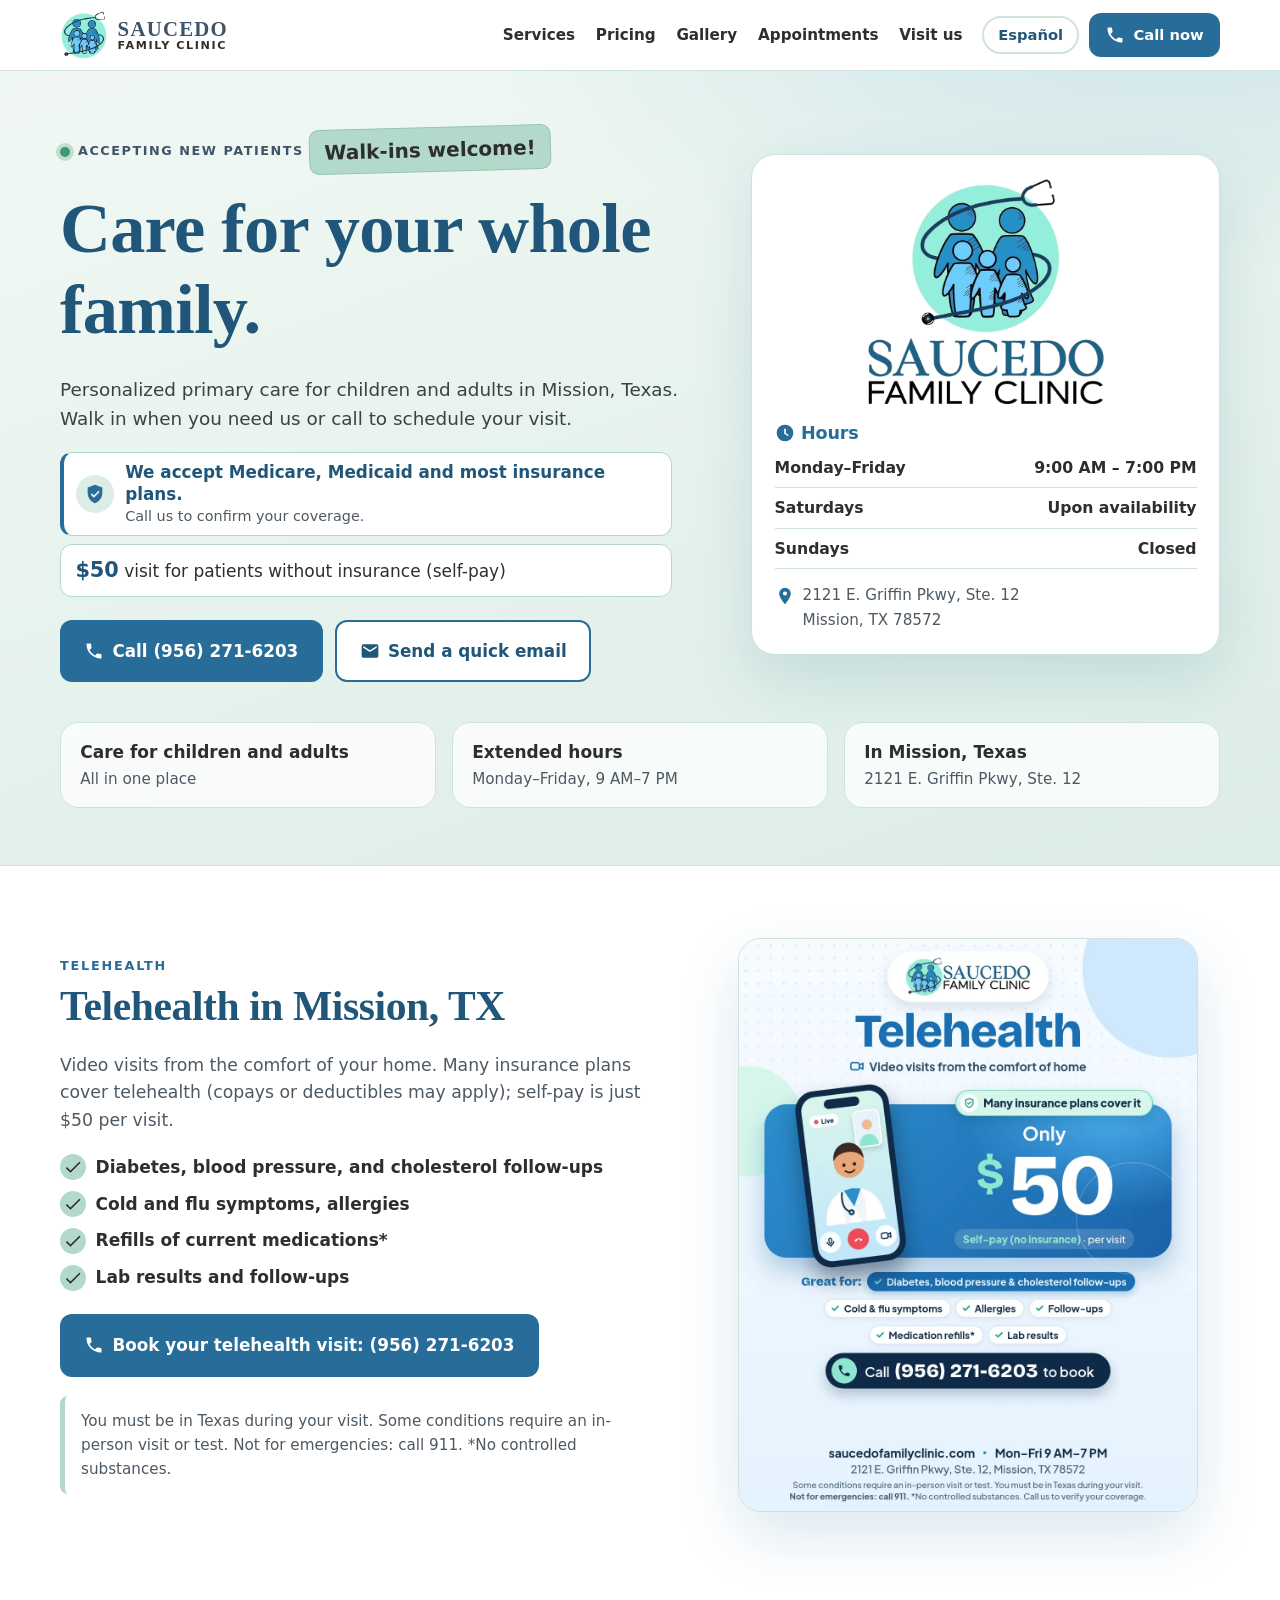
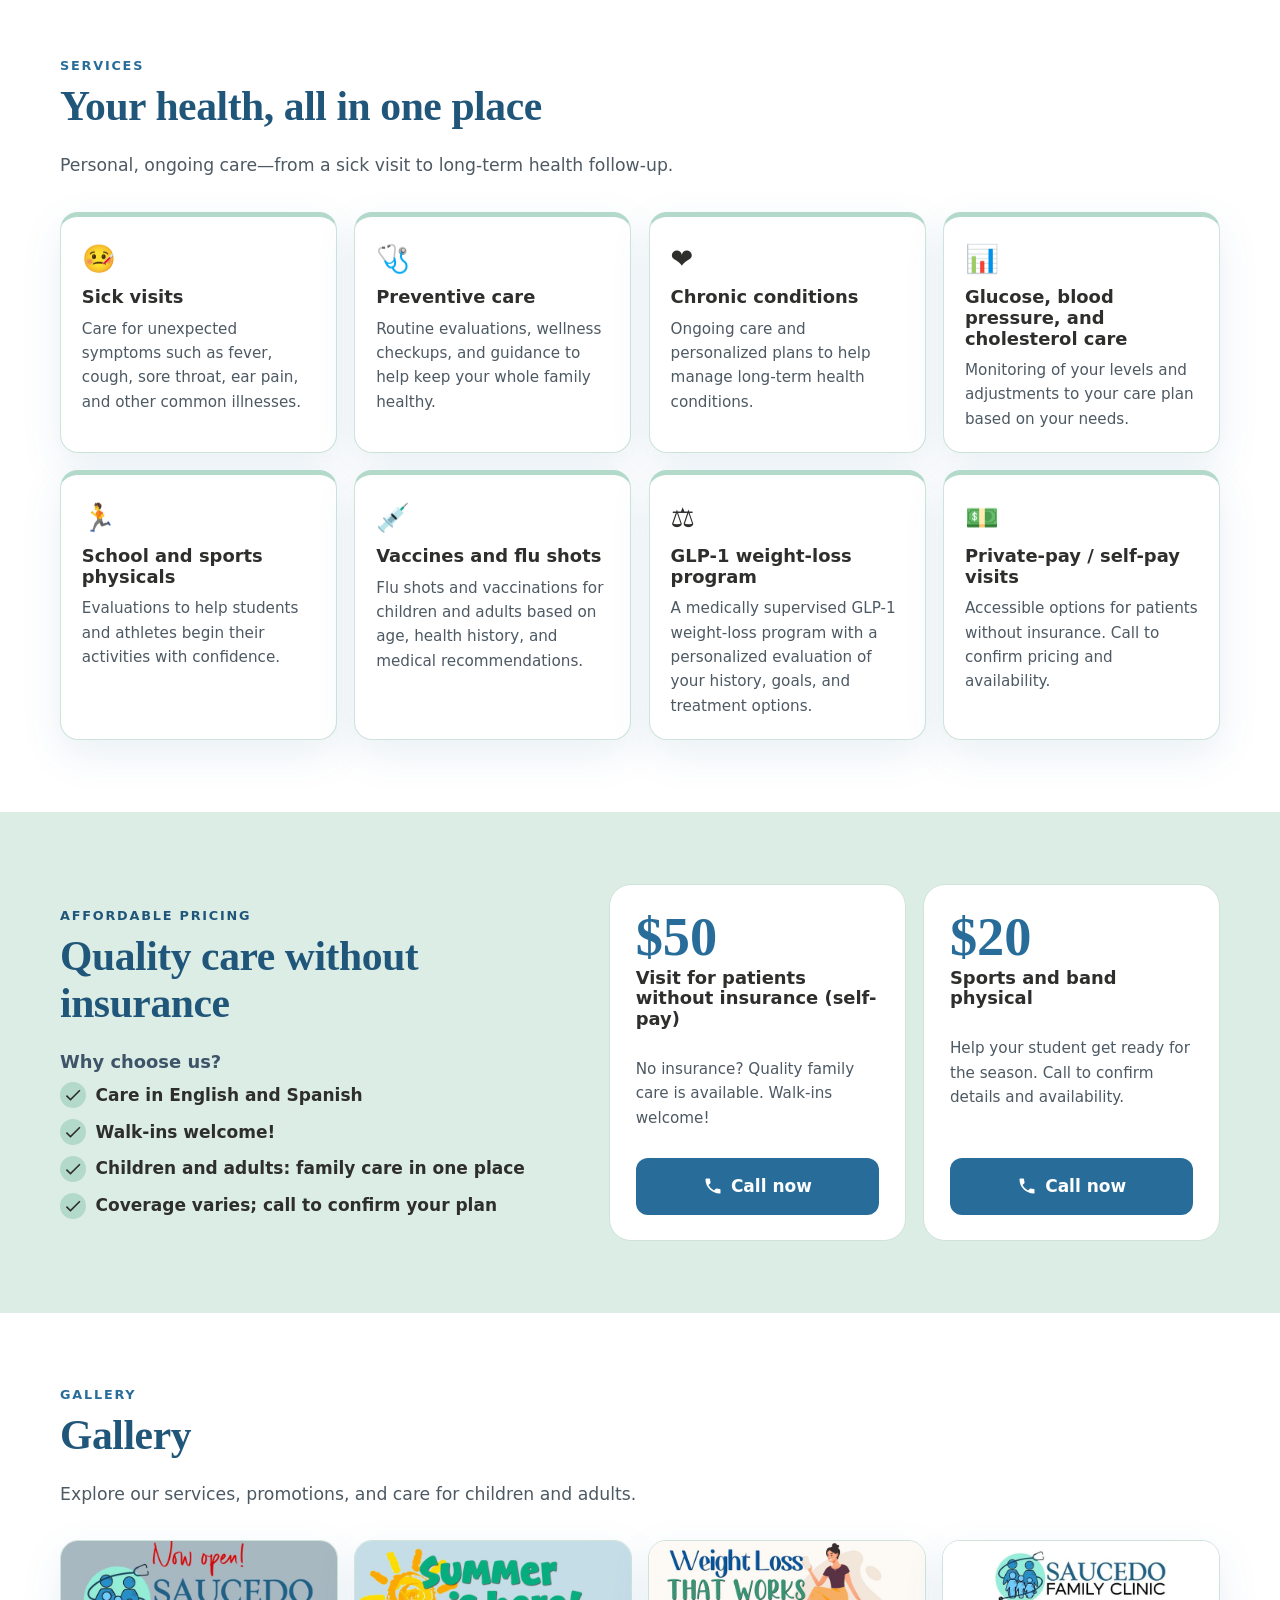
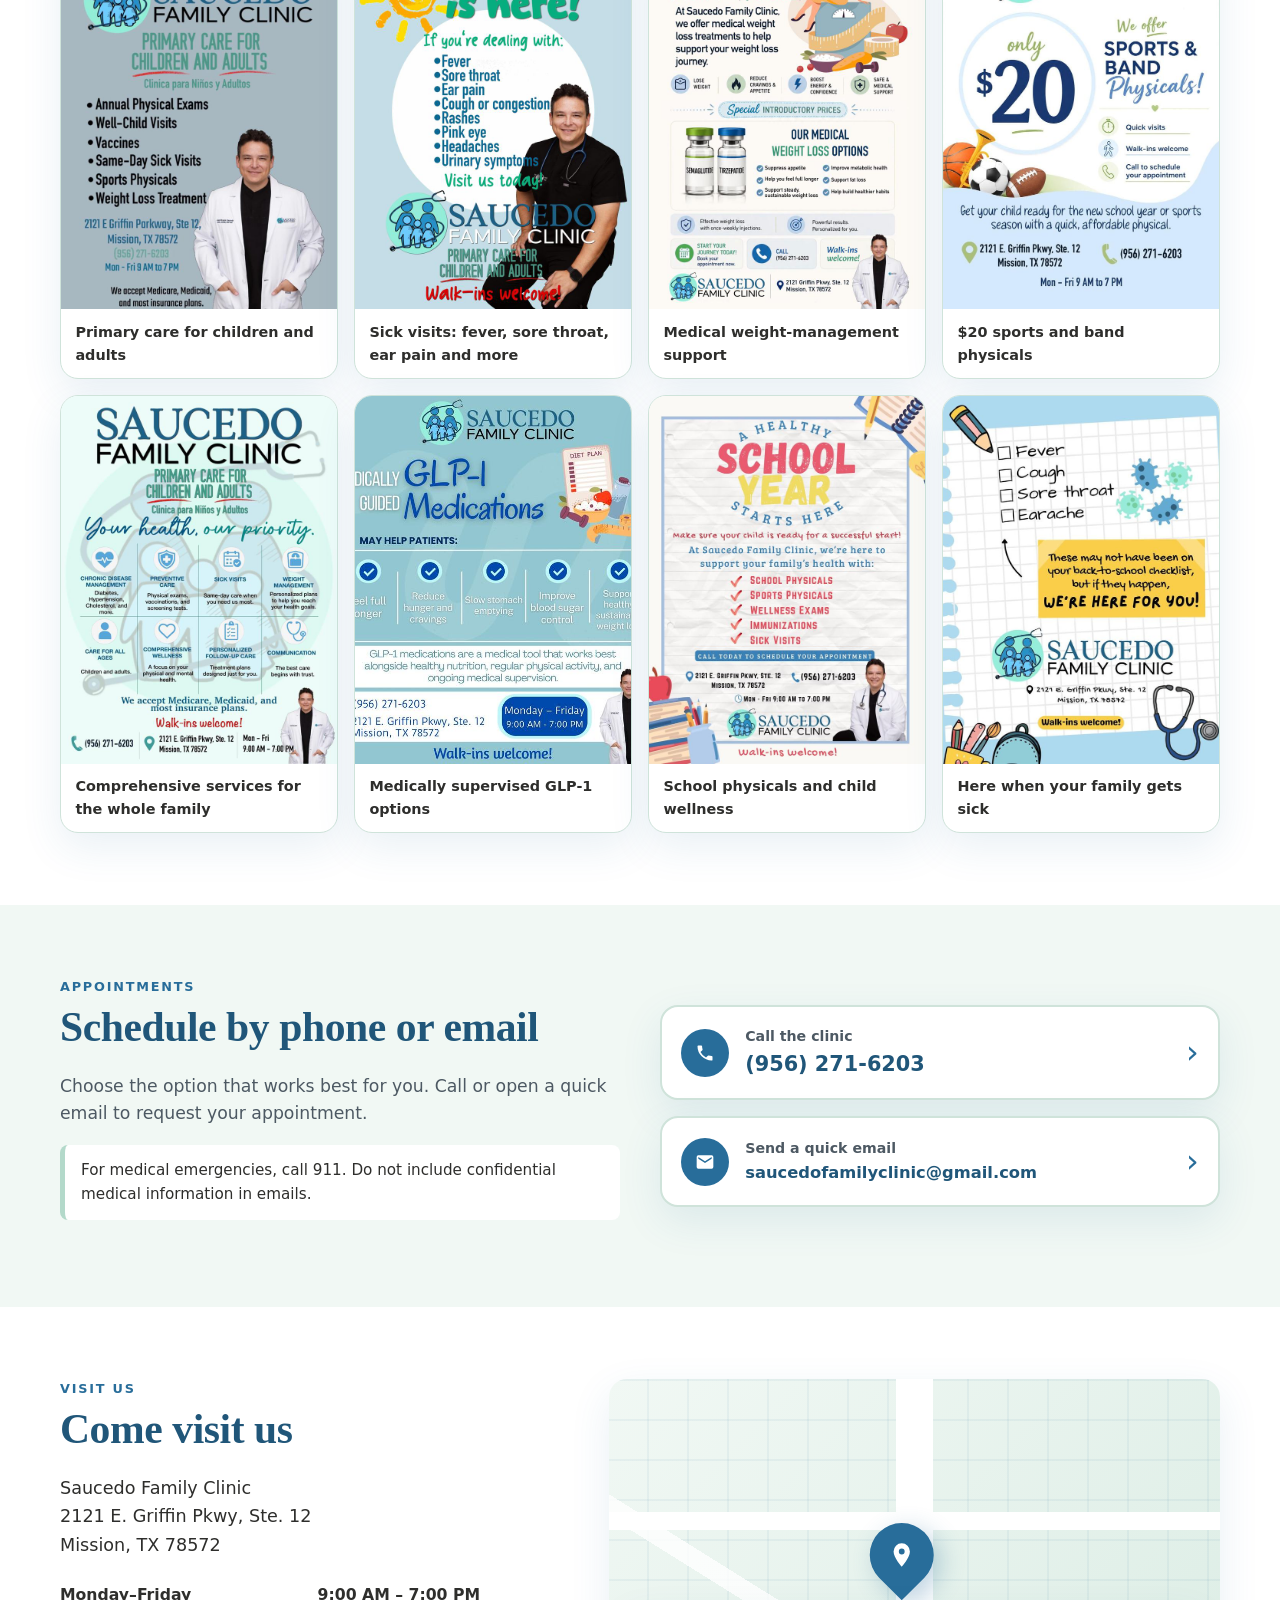
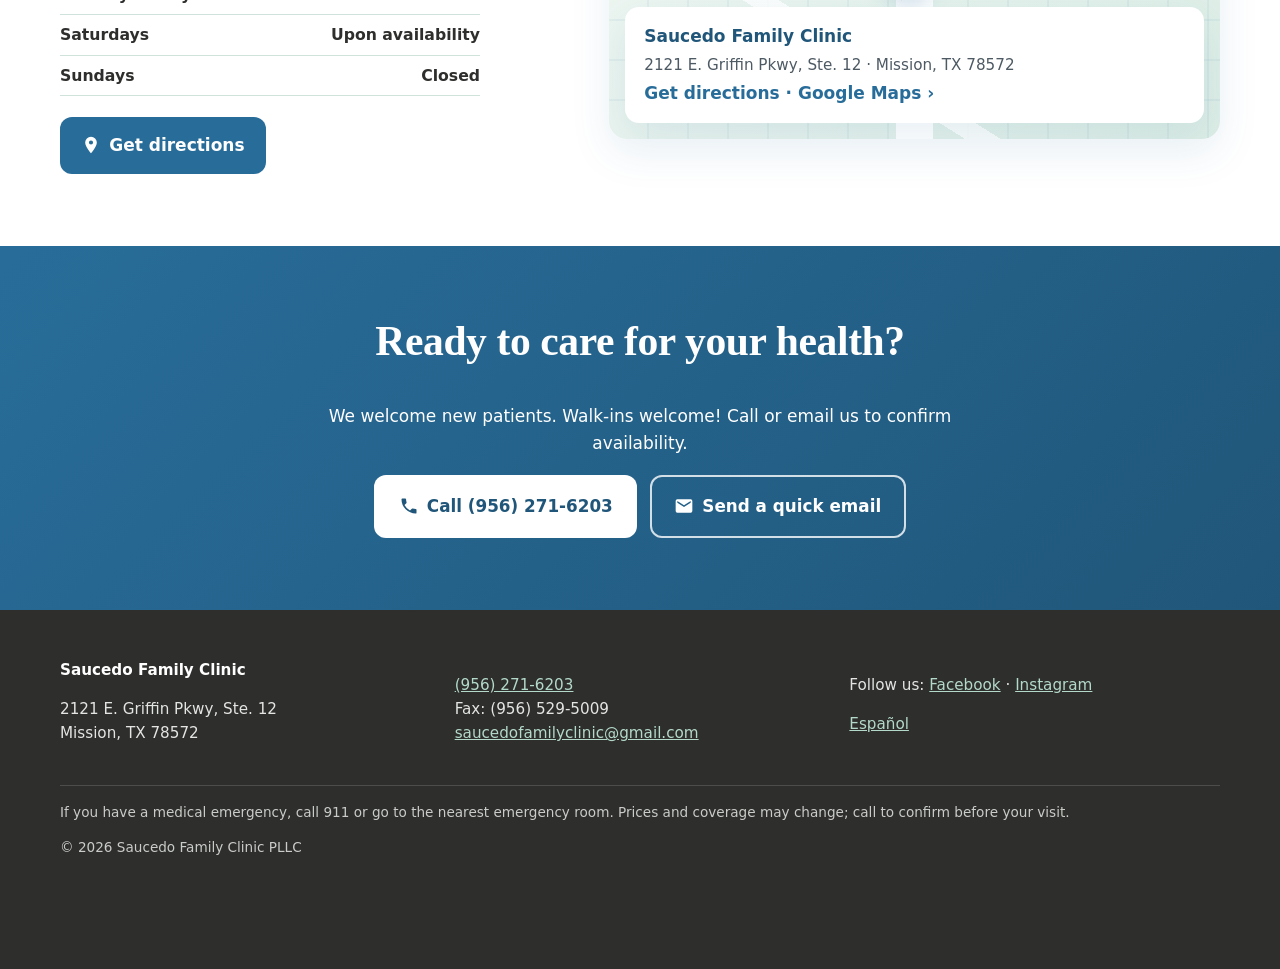
==== commit c018329e: "Add Teleconsulta / Telehealth section (ES/EN graphics, WebP+JPG) below hero; site.css?v=4" ====
--- a/en/index.html
+++ b/en/index.html
@@ -27,7 +27,7 @@
 <link rel="icon" href="../favicon.ico" sizes="32x32">
 <link rel="icon" type="image/png" href="../favicon.png">
 <link rel="apple-touch-icon" href="../apple-touch-icon.png">
-<link rel="stylesheet" href="../assets/site.css?v=3">
+<link rel="stylesheet" href="../assets/site.css?v=4">
 <script type="application/ld+json">
 {
  "@context": "https://schema.org",
@@ -138,12 +138,22 @@
   {
    "@type": "MedicalProcedure",
    "name": "Programa de pérdida de peso GLP-1 con supervisión médica / Medically supervised GLP-1 weight-loss program"
+  },
+  {
+   "@type": "MedicalProcedure",
+   "name": "Teleconsulta (consulta por video) / Telehealth video visits"
   }
  ],
  "makesOffer": [
   {
    "@type": "Offer",
    "name": "Consulta para pacientes sin seguro (pago privado) / Self-pay visit",
+   "price": "50",
+   "priceCurrency": "USD"
+  },
+  {
+   "@type": "Offer",
+   "name": "Teleconsulta para pacientes sin seguro / Self-pay telehealth visit",
    "price": "50",
    "priceCurrency": "USD"
   },
@@ -204,6 +214,22 @@
   <ul class="shell facts"><li><strong>Care for children and adults</strong><span>All in one place</span></li><li><strong>Extended hours</strong><span>Monday–Friday, 9 AM–7 PM</span></li><li><strong>In Mission, Texas</strong><span>2121 E. Griffin Pkwy, Ste. 12</span></li></ul>
 </section>
 
+<section id="teleconsulta" class="sec tele" aria-labelledby="tele-title">
+  <div class="shell tele-wrap">
+    <div class="tele-copy">
+      <p class="kicker">Telehealth</p>
+      <h2 id="tele-title">Telehealth in Mission, TX</h2>
+      <p class="sec-lead">Video visits from the comfort of your home. Many insurance plans cover telehealth (copays or deductibles may apply); self-pay is just $50 per visit.</p>
+      <ul class="why tele-list"><li><svg aria-hidden="true" viewBox="0 0 24 24" width="18" height="18"><path fill="currentColor" d="M9 16.2 4.8 12l-1.4 1.4L9 19 21 7l-1.4-1.4z"/></svg><span>Diabetes, blood pressure, and cholesterol follow-ups</span></li><li><svg aria-hidden="true" viewBox="0 0 24 24" width="18" height="18"><path fill="currentColor" d="M9 16.2 4.8 12l-1.4 1.4L9 19 21 7l-1.4-1.4z"/></svg><span>Cold and flu symptoms, allergies</span></li><li><svg aria-hidden="true" viewBox="0 0 24 24" width="18" height="18"><path fill="currentColor" d="M9 16.2 4.8 12l-1.4 1.4L9 19 21 7l-1.4-1.4z"/></svg><span>Refills of current medications*</span></li><li><svg aria-hidden="true" viewBox="0 0 24 24" width="18" height="18"><path fill="currentColor" d="M9 16.2 4.8 12l-1.4 1.4L9 19 21 7l-1.4-1.4z"/></svg><span>Lab results and follow-ups</span></li></ul>
+      <a class="btn btn-yellow btn-lg" href="tel:+19562716203"><svg aria-hidden="true" viewBox="0 0 24 24" width="20" height="20"><path fill="currentColor" d="M6.6 10.8a15.1 15.1 0 0 0 6.6 6.6l2.2-2.2a1 1 0 0 1 1-.25 11.4 11.4 0 0 0 3.6.57 1 1 0 0 1 1 1V20a1 1 0 0 1-1 1A17 17 0 0 1 3 4a1 1 0 0 1 1-1h3.5a1 1 0 0 1 1 1c0 1.25.2 2.45.57 3.57a1 1 0 0 1-.25 1z"/></svg><span>Book your telehealth visit: <span class="nowrap">(956) 271-6203</span></span></a>
+      <p class="note tele-note">You must be in Texas during your visit. Some conditions require an in-person visit or test. Not for emergencies: call 911. *No controlled substances.</p>
+    </div>
+    <figure class="tele-fig">
+      <picture><source srcset="../assets/teleconsulta-en.webp" type="image/webp"><img src="../assets/teleconsulta-en.jpg" alt="Telehealth at Saucedo Family Clinic, video visits from home, $50 self-pay" width="1080" height="1350" loading="lazy" decoding="async"></picture>
+    </figure>
+  </div>
+</section>
+
 <section id="servicios" class="sec">
   <div class="shell">
     <p class="kicker">Services</p>
--- a/assets/site.css
+++ b/assets/site.css
@@ -128,18 +128,28 @@
 .copy{font-size:.85rem;color:#c9ccc8}
 .mbar{display:none}
 
+/* telehealth */
+.tele{background:#fff}
+.tele-wrap{display:grid;grid-template-columns:1.1fr .9fr;gap:2.5rem;align-items:center}
+.tele-list{margin:1.2rem 0 1.4rem}
+.nowrap{white-space:nowrap}
+.tele-note{margin:1.2rem 0 0;color:var(--muted)}
+.tele-fig{margin:0;justify-self:center;width:100%;max-width:460px}
+.tele-fig img{width:100%;border-radius:22px;border:1px solid var(--line);box-shadow:0 24px 60px rgba(40,109,154,.16)}
+
 @media (max-width:1020px){
   .links{display:none}
   .nav-actions{margin-left:auto}
   .svc-grid,.gallery{grid-template-columns:repeat(2,1fr)}
-  .price-wrap,.appt,.visit{grid-template-columns:1fr}
+  .price-wrap,.appt,.visit,.tele-wrap{grid-template-columns:1fr}
+  .tele-fig{max-width:520px}
 }
 @media (max-width:760px){
   body{font-size:16px}
   .hero{padding:2rem 0 1.6rem}
   .hero-grid{grid-template-columns:1fr;gap:1.6rem}
   .facts{grid-template-columns:1fr;margin-top:1.6rem}
-  .ctas .btn{width:100%}
+  .ctas .btn,.tele-copy .btn{width:100%}
   .price-grid{grid-template-columns:1fr}
   .sec{padding:3rem 0}
   .foot-grid{grid-template-columns:1fr}
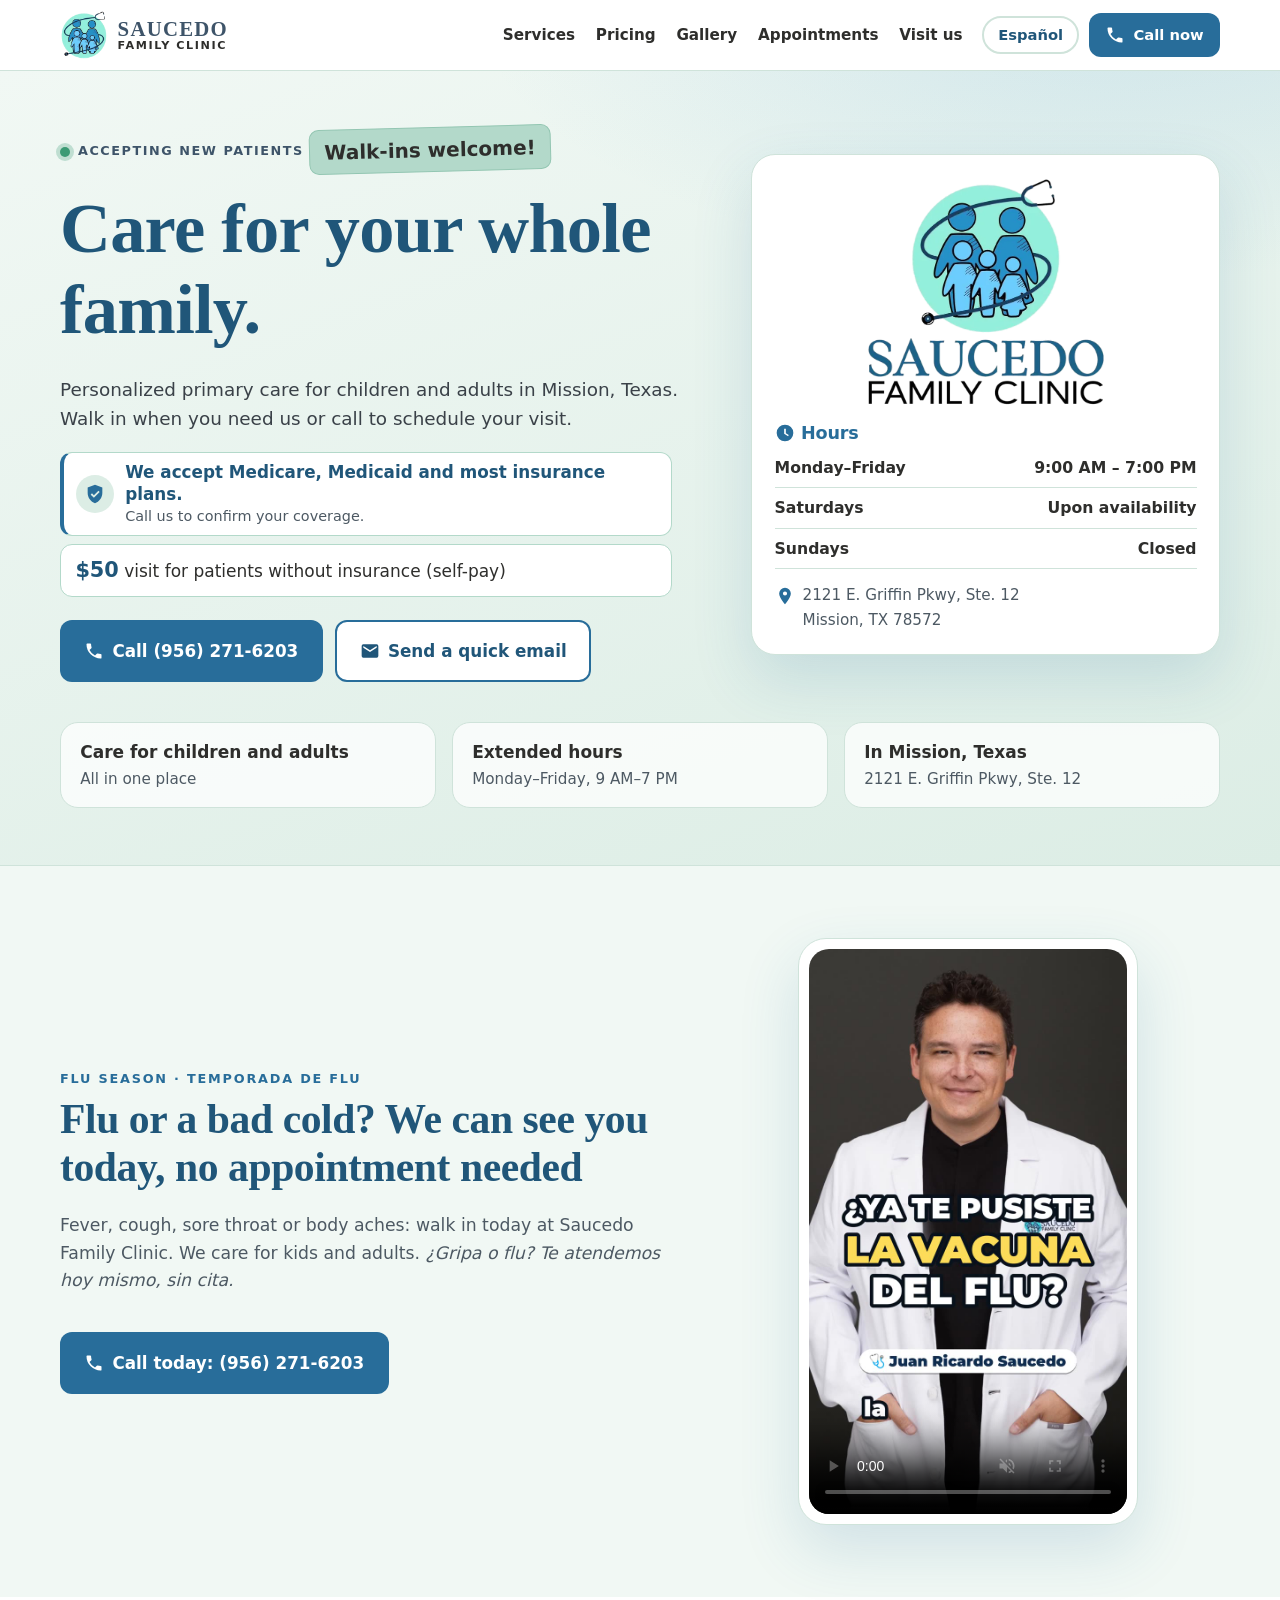
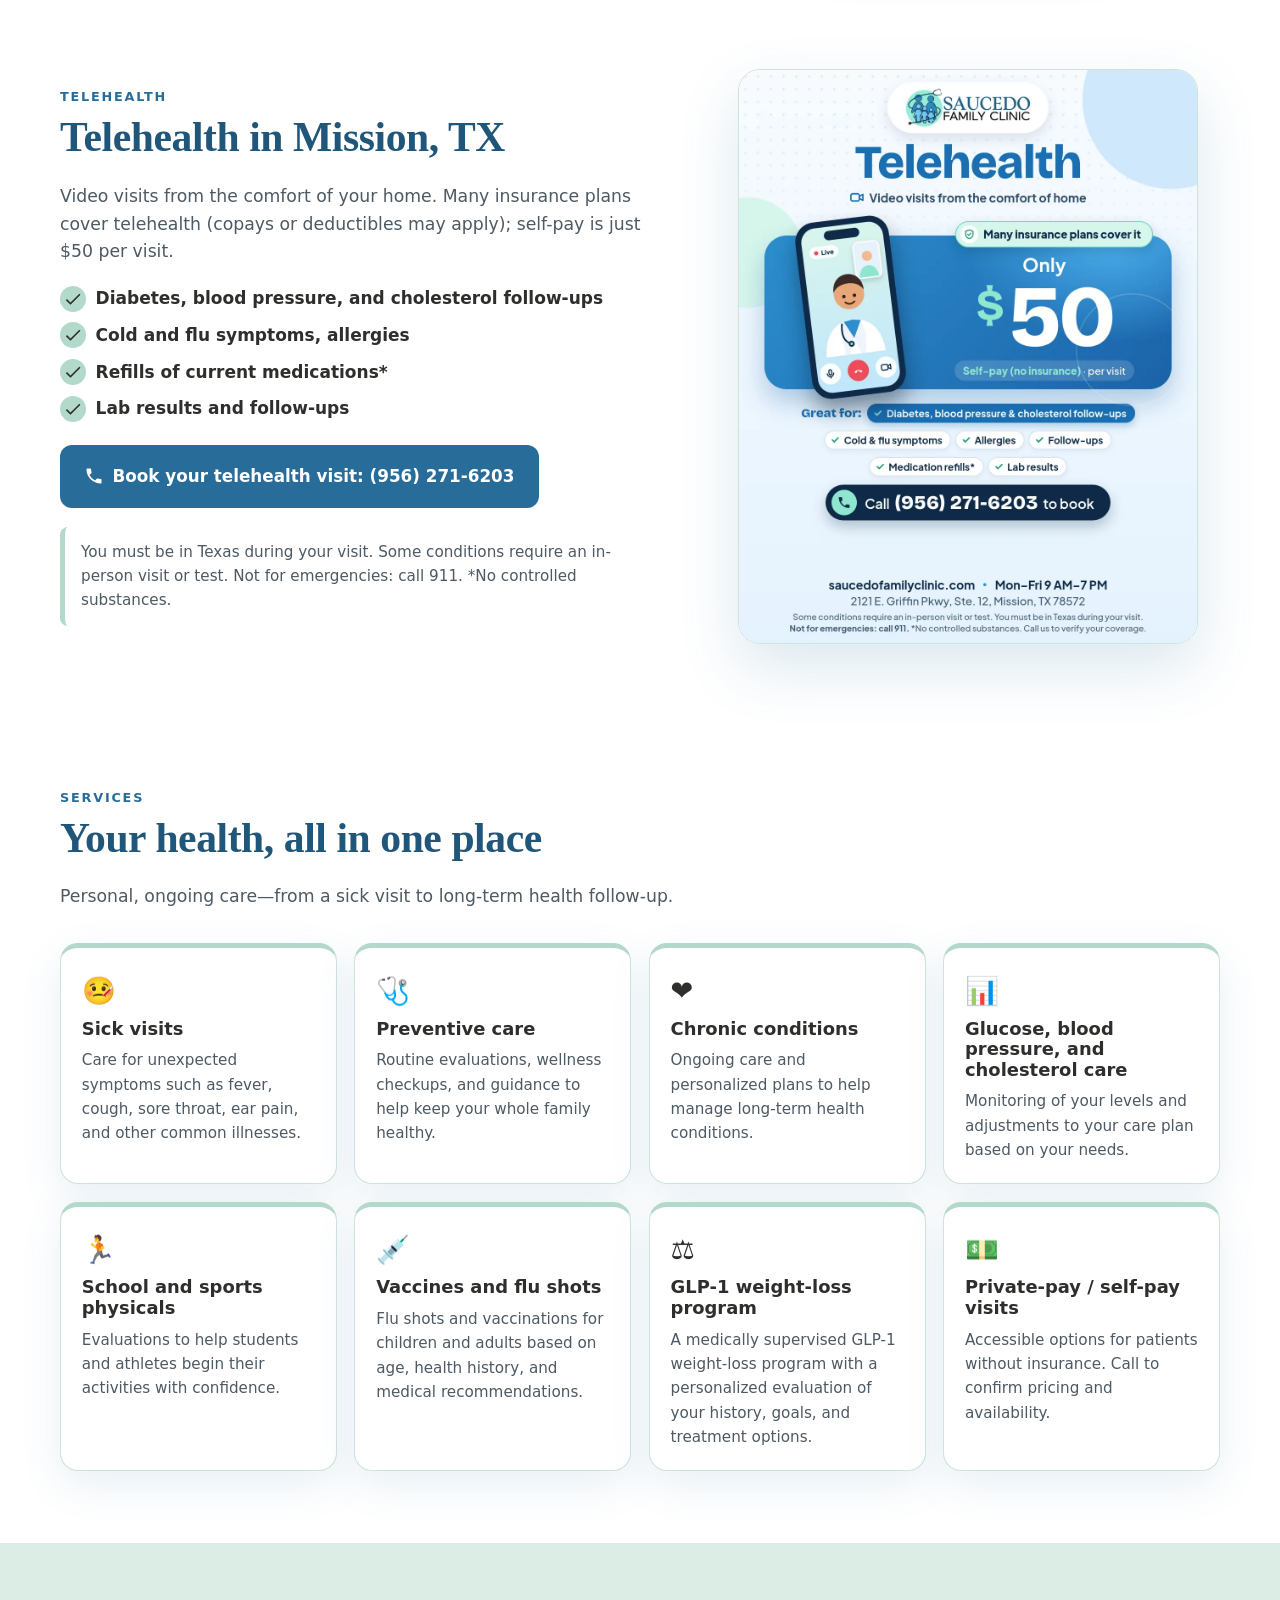
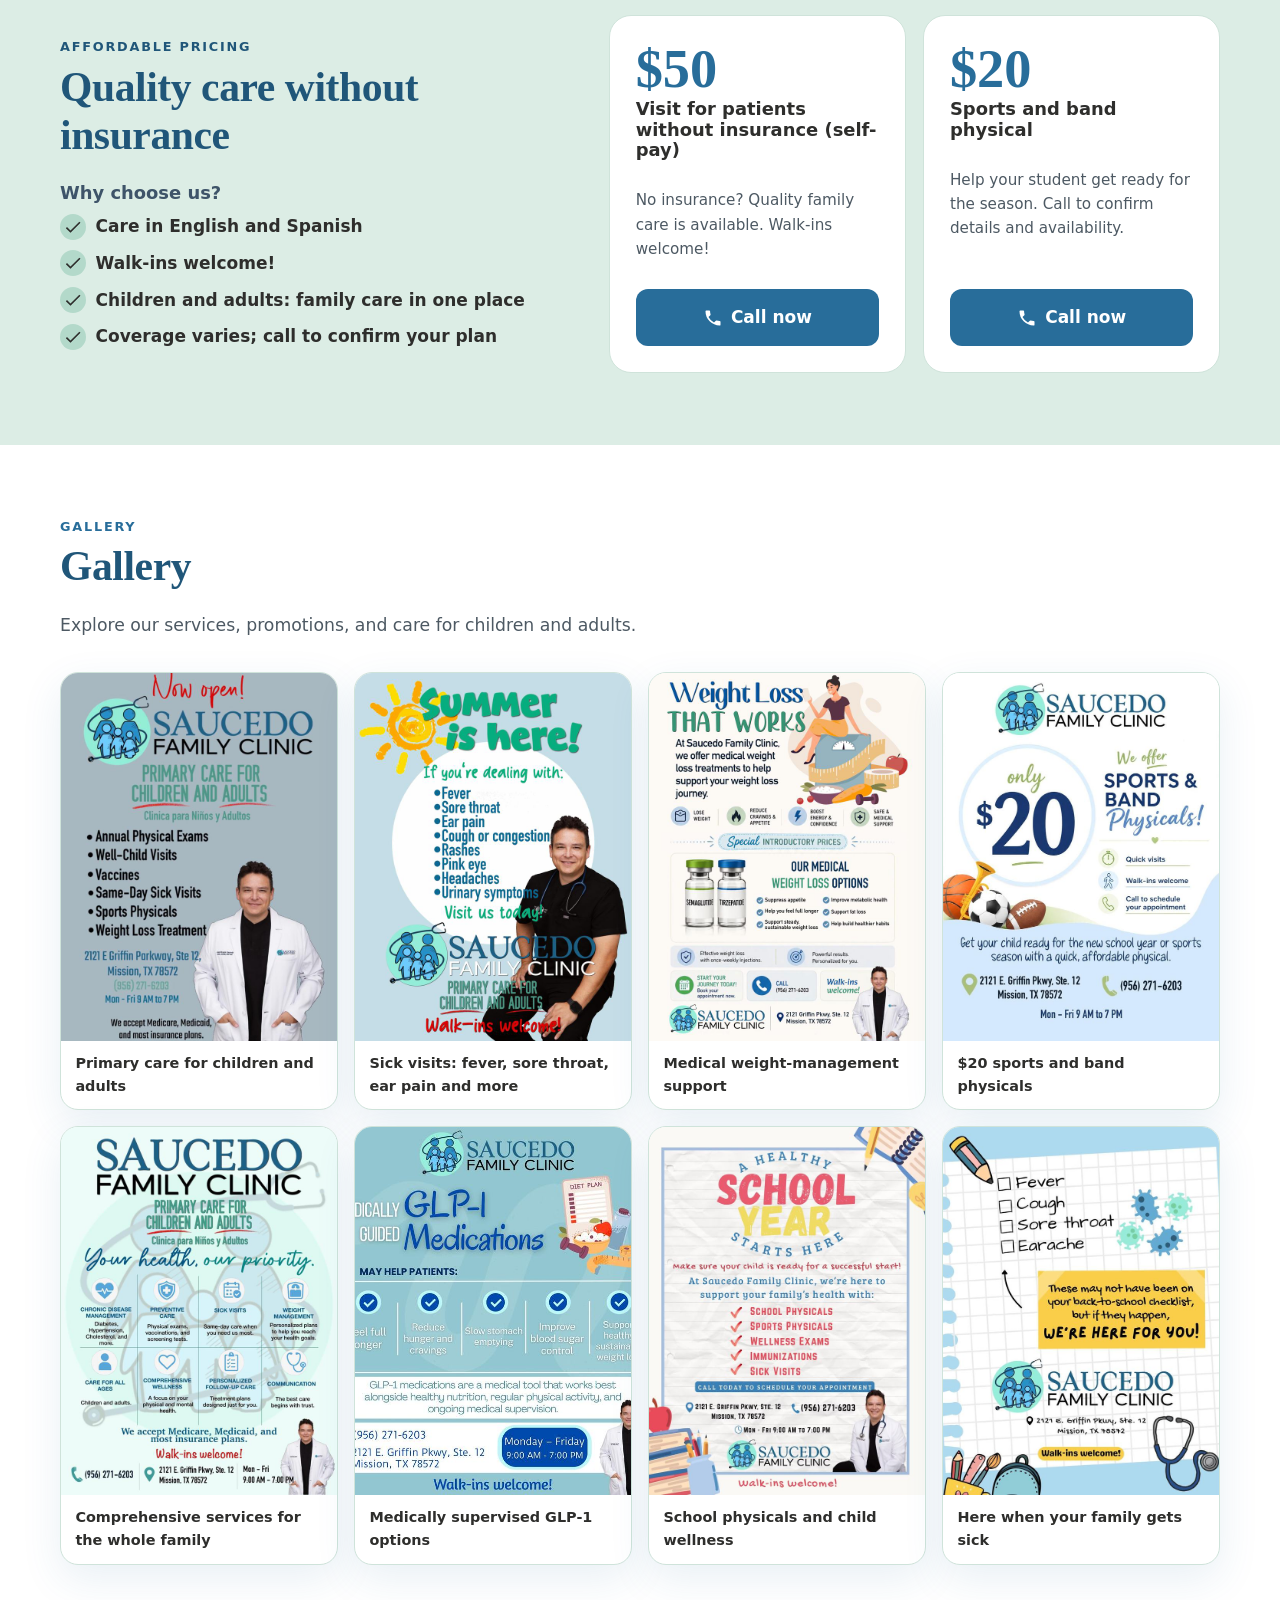
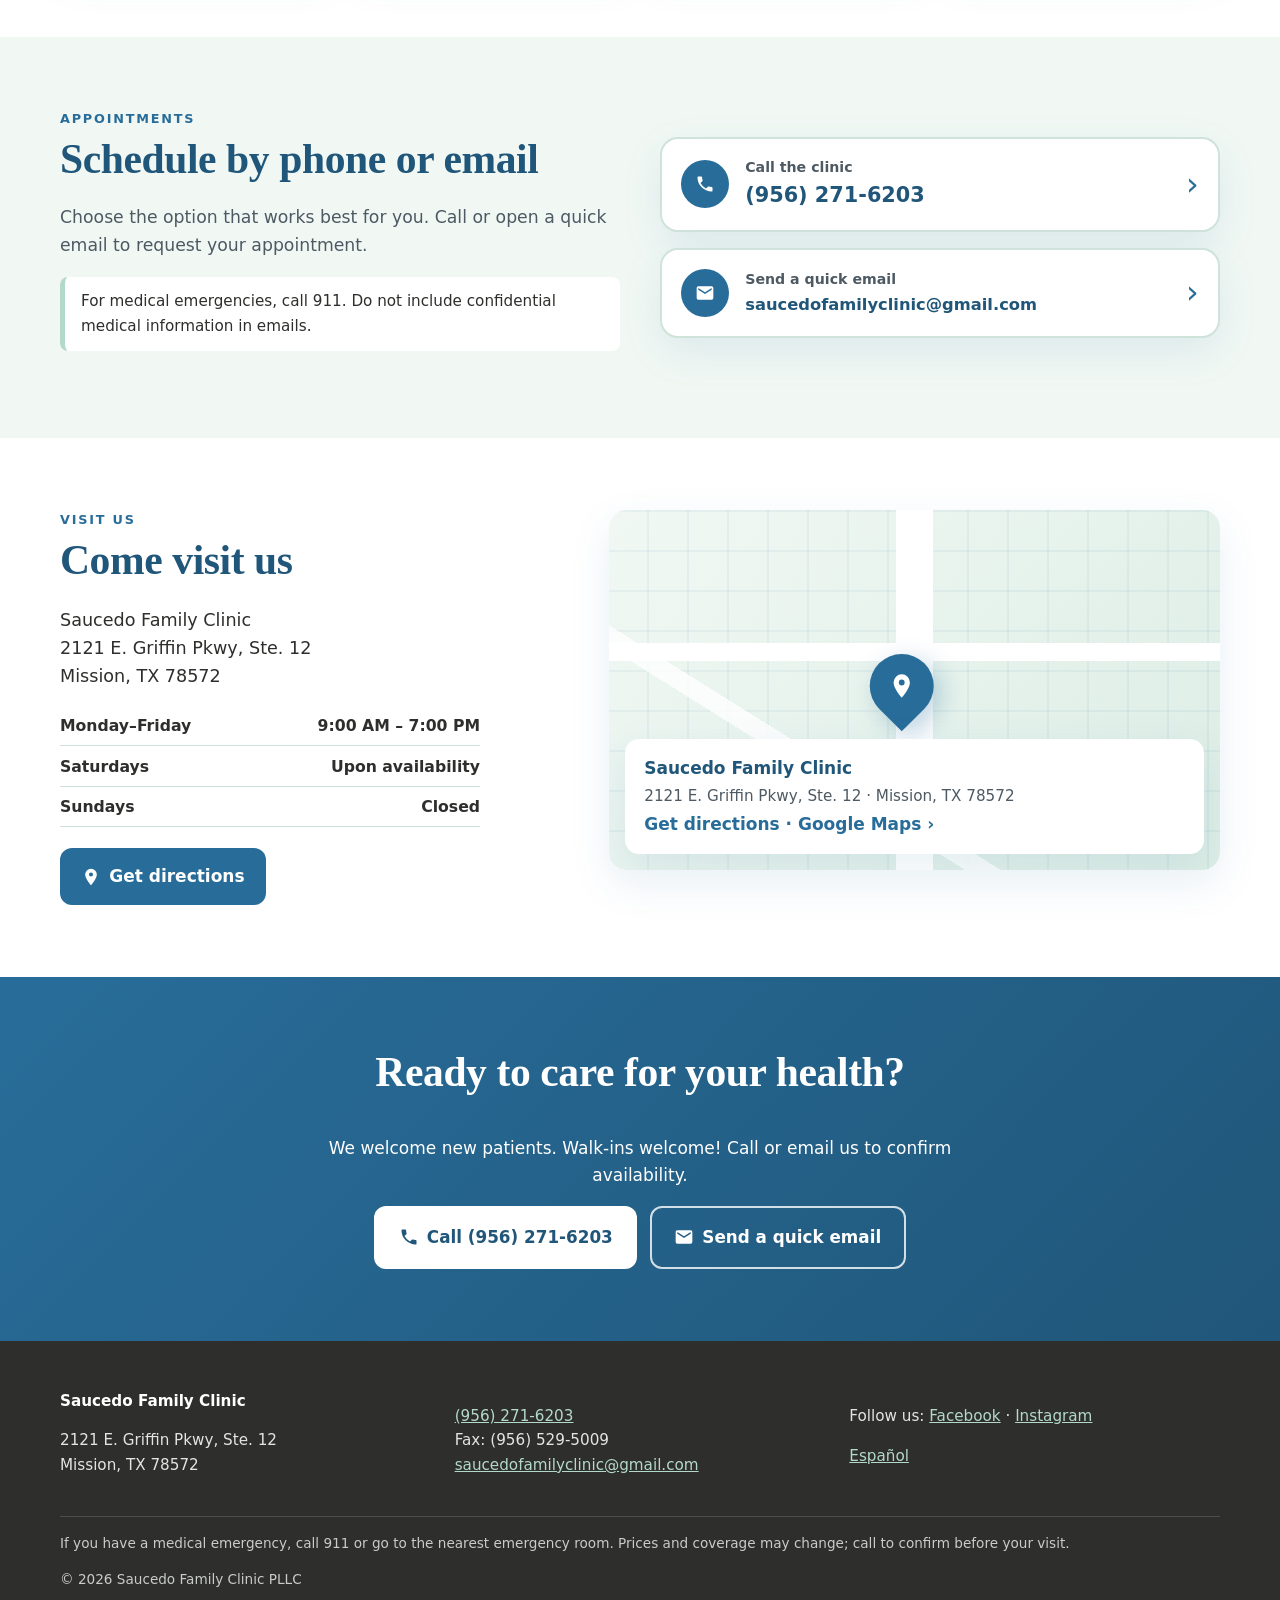
==== commit 49fddad5: "Add Flu season / Temporada de flu reel section below hero (ES/EN); site.css?v=6" ====
--- a/en/index.html
+++ b/en/index.html
@@ -27,7 +27,7 @@
 <link rel="icon" href="../favicon.ico" sizes="32x32">
 <link rel="icon" type="image/png" href="../favicon.png">
 <link rel="apple-touch-icon" href="../apple-touch-icon.png">
-<link rel="stylesheet" href="../assets/site.css?v=4">
+<link rel="stylesheet" href="../assets/site.css?v=6">
 <script type="application/ld+json">
 {
  "@context": "https://schema.org",
@@ -214,6 +214,22 @@
   <ul class="shell facts"><li><strong>Care for children and adults</strong><span>All in one place</span></li><li><strong>Extended hours</strong><span>Monday–Friday, 9 AM–7 PM</span></li><li><strong>In Mission, Texas</strong><span>2121 E. Griffin Pkwy, Ste. 12</span></li></ul>
 </section>
 
+<!-- FLU SEASON SECTION - remove after March 2026-27 season -->
+<section id="flu" class="sec flu" aria-labelledby="flu-title">
+  <div class="shell flu-wrap">
+    <div class="flu-copy">
+      <p class="kicker">Flu season · Temporada de flu</p>
+      <h2 id="flu-title">Flu or a bad cold? We can see you today, no appointment needed</h2>
+      <p class="sec-lead">Fever, cough, sore throat or body aches: walk in today at Saucedo Family Clinic. We care for kids and adults. <em lang="es">¿Gripa o flu? Te atendemos hoy mismo, sin cita.</em></p>
+      <a class="btn btn-yellow btn-lg" href="tel:+19562716203"><svg aria-hidden="true" viewBox="0 0 24 24" width="20" height="20"><path fill="currentColor" d="M6.6 10.8a15.1 15.1 0 0 0 6.6 6.6l2.2-2.2a1 1 0 0 1 1-.25 11.4 11.4 0 0 0 3.6.57 1 1 0 0 1 1 1V20a1 1 0 0 1-1 1A17 17 0 0 1 3 4a1 1 0 0 1 1-1h3.5a1 1 0 0 1 1 1c0 1.25.2 2.45.57 3.57a1 1 0 0 1-.25 1z"/></svg><span>Call today: <span class="nowrap">(956) 271-6203</span></span></a>
+    </div>
+    <figure class="flu-fig">
+      <video src="../assets/reel-flu.mp4" poster="../assets/reel-flu-poster.jpg" width="720" height="1280" controls playsinline muted autoplay loop preload="metadata" aria-label="Video (Spanish): Flu season at Saucedo Family Clinic, walk-ins welcome"></video>
+    </figure>
+  </div>
+</section>
+<!-- /FLU SEASON SECTION -->
+
 <section id="teleconsulta" class="sec tele" aria-labelledby="tele-title">
   <div class="shell tele-wrap">
     <div class="tele-copy">
--- a/assets/site.css
+++ b/assets/site.css
@@ -142,7 +142,7 @@
   .nav-actions{margin-left:auto}
   .svc-grid,.gallery{grid-template-columns:repeat(2,1fr)}
   .price-wrap,.appt,.visit,.tele-wrap{grid-template-columns:1fr}
-  .tele-fig{max-width:520px}
+  .tele-fig{max-width:520px;order:-1}
 }
 @media (max-width:760px){
   body{font-size:16px}
@@ -179,3 +179,11 @@
 .maplabel span{color:var(--muted);font-size:.95rem}
 .maplabel em{font-style:normal;font-weight:800;color:var(--steel)}
 .mapcard:hover .maplabel em{text-decoration:underline}
+/* FLU SEASON SECTION - remove after March 2026-27 season */
+.flu{background:var(--mint-bg)}
+.flu-wrap{display:grid;grid-template-columns:1.1fr .9fr;gap:2.5rem;align-items:center}
+.flu-copy .btn{margin-top:1.2rem}
+.flu-fig{margin:0;justify-self:center;width:100%;max-width:340px;padding:10px;background:#fff;border:1px solid var(--line);border-radius:28px;box-shadow:0 24px 60px rgba(40,109,154,.16)}
+.flu-fig video{display:block;width:100%;height:auto;aspect-ratio:9/16;border-radius:20px;background:var(--steel-d);object-fit:cover}
+@media (max-width:900px){.flu-wrap{grid-template-columns:1fr}.flu-fig{max-width:320px}.flu-copy .btn{width:100%}}
+/* /FLU SEASON SECTION */
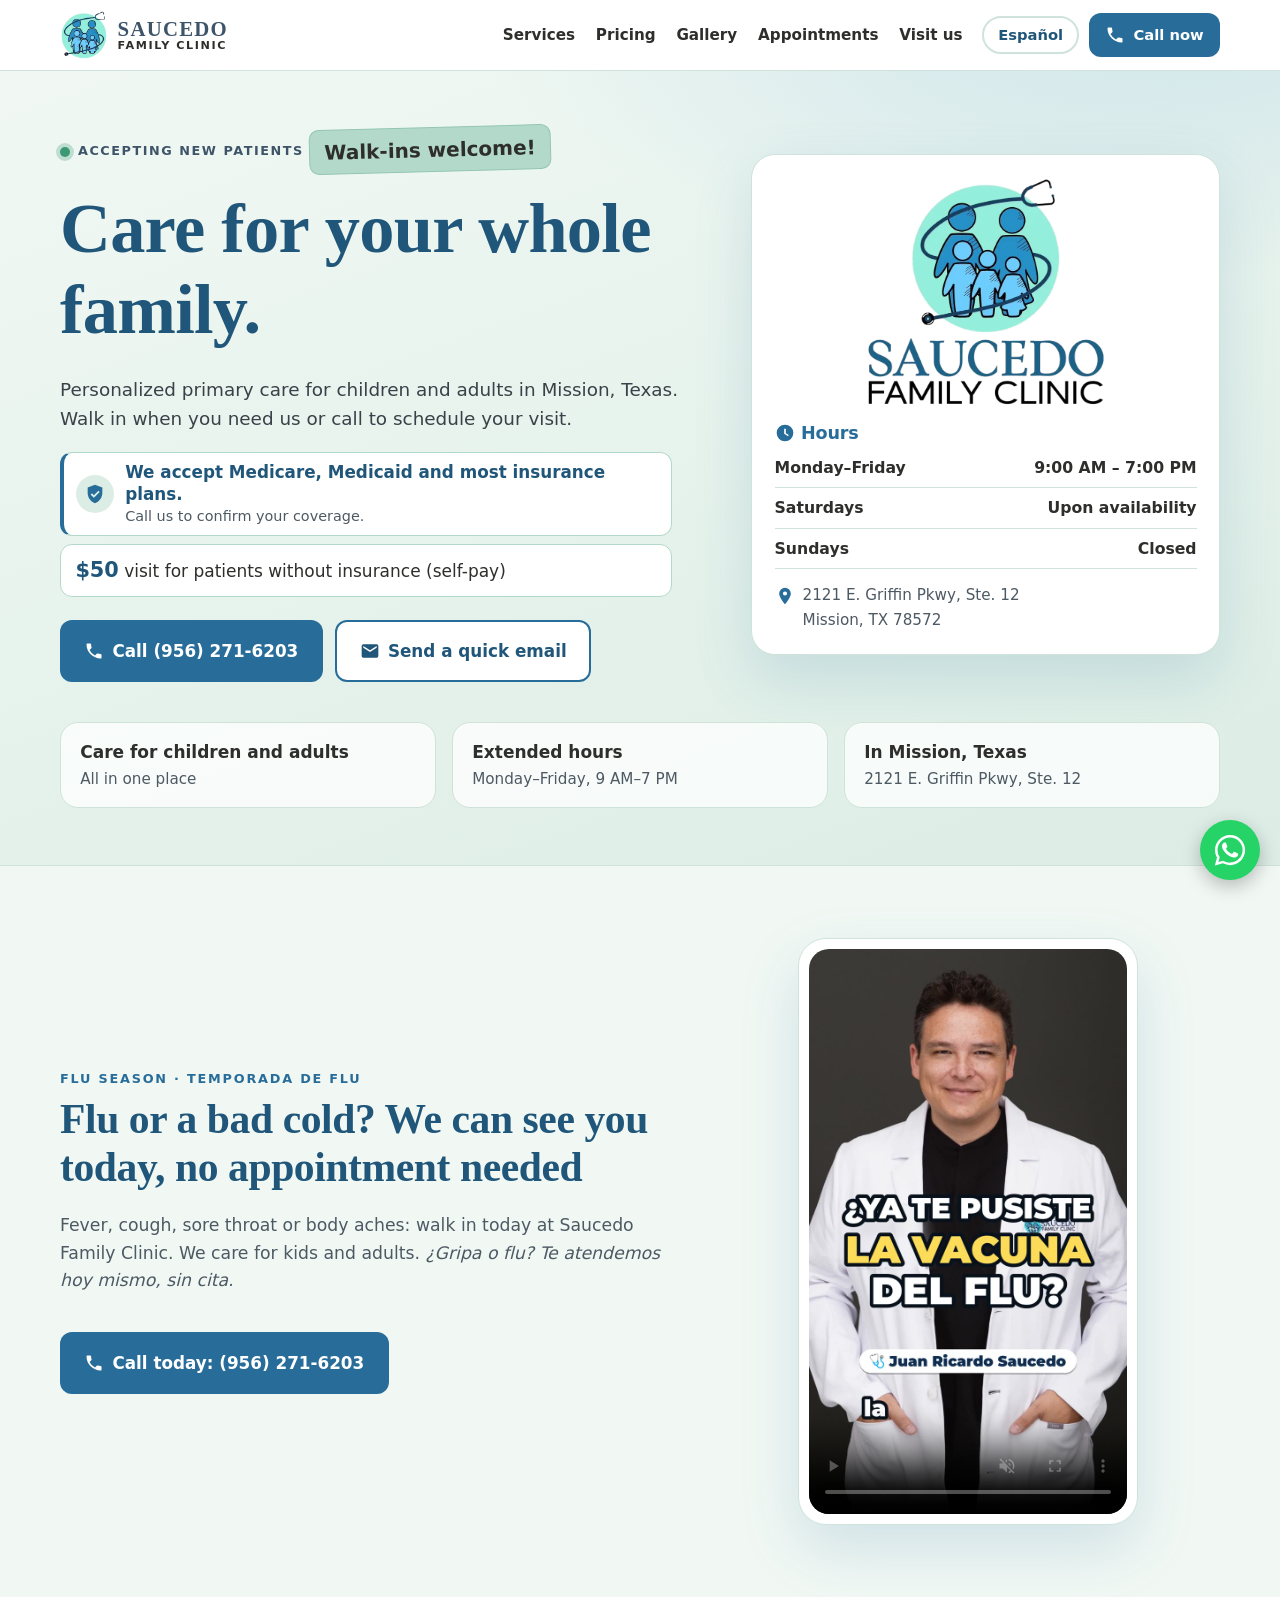
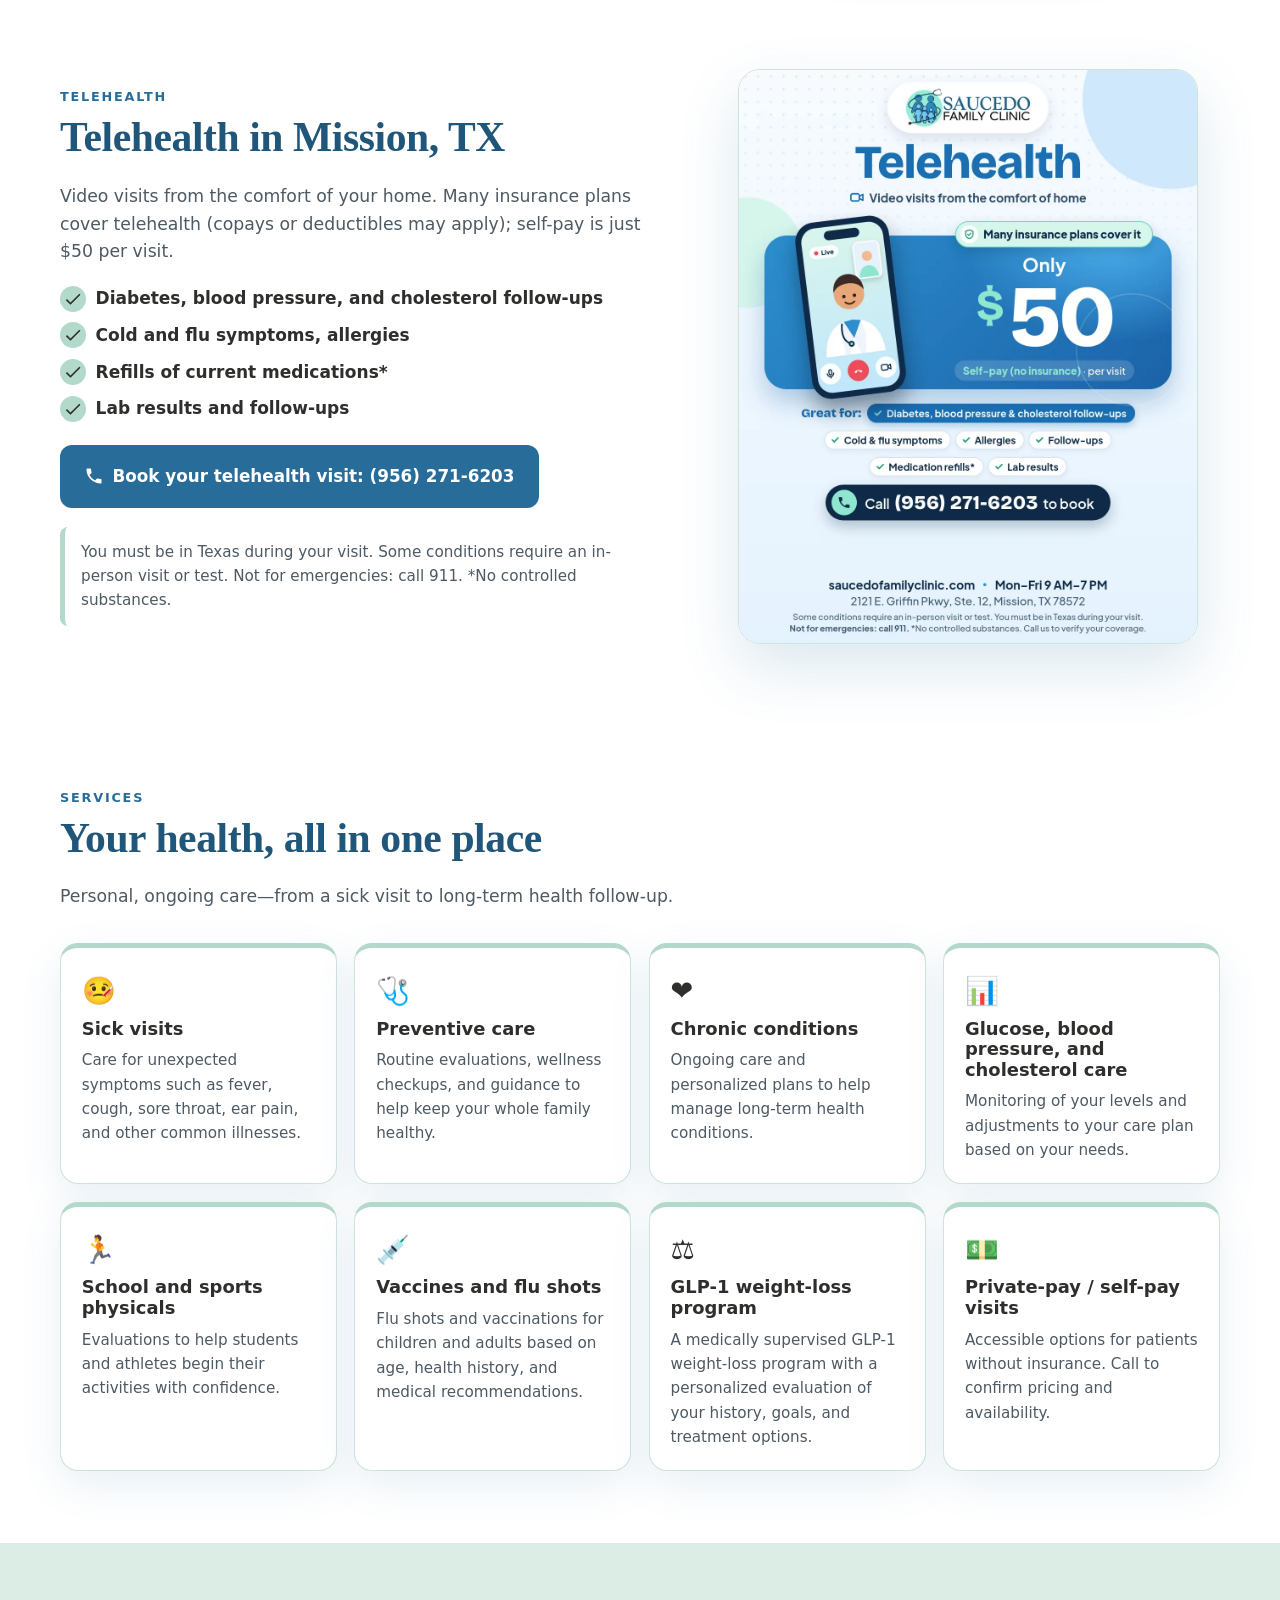
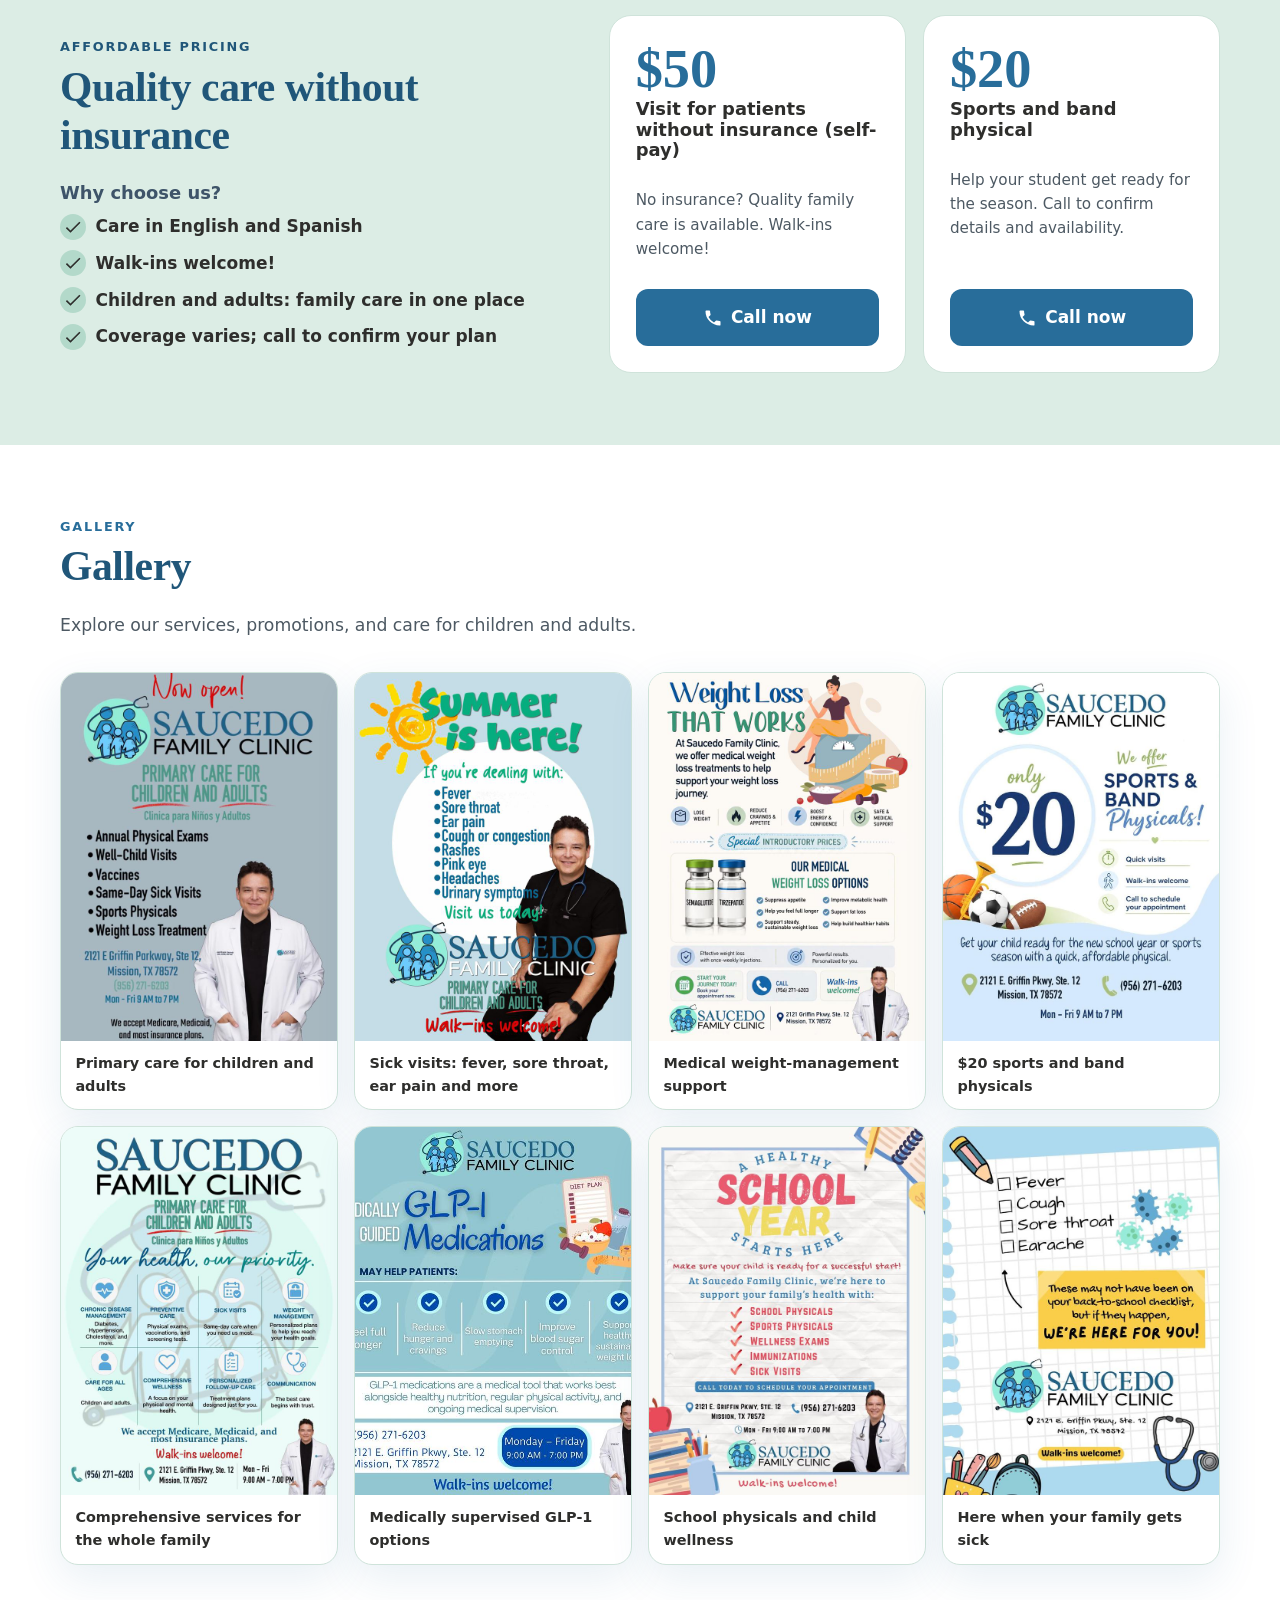
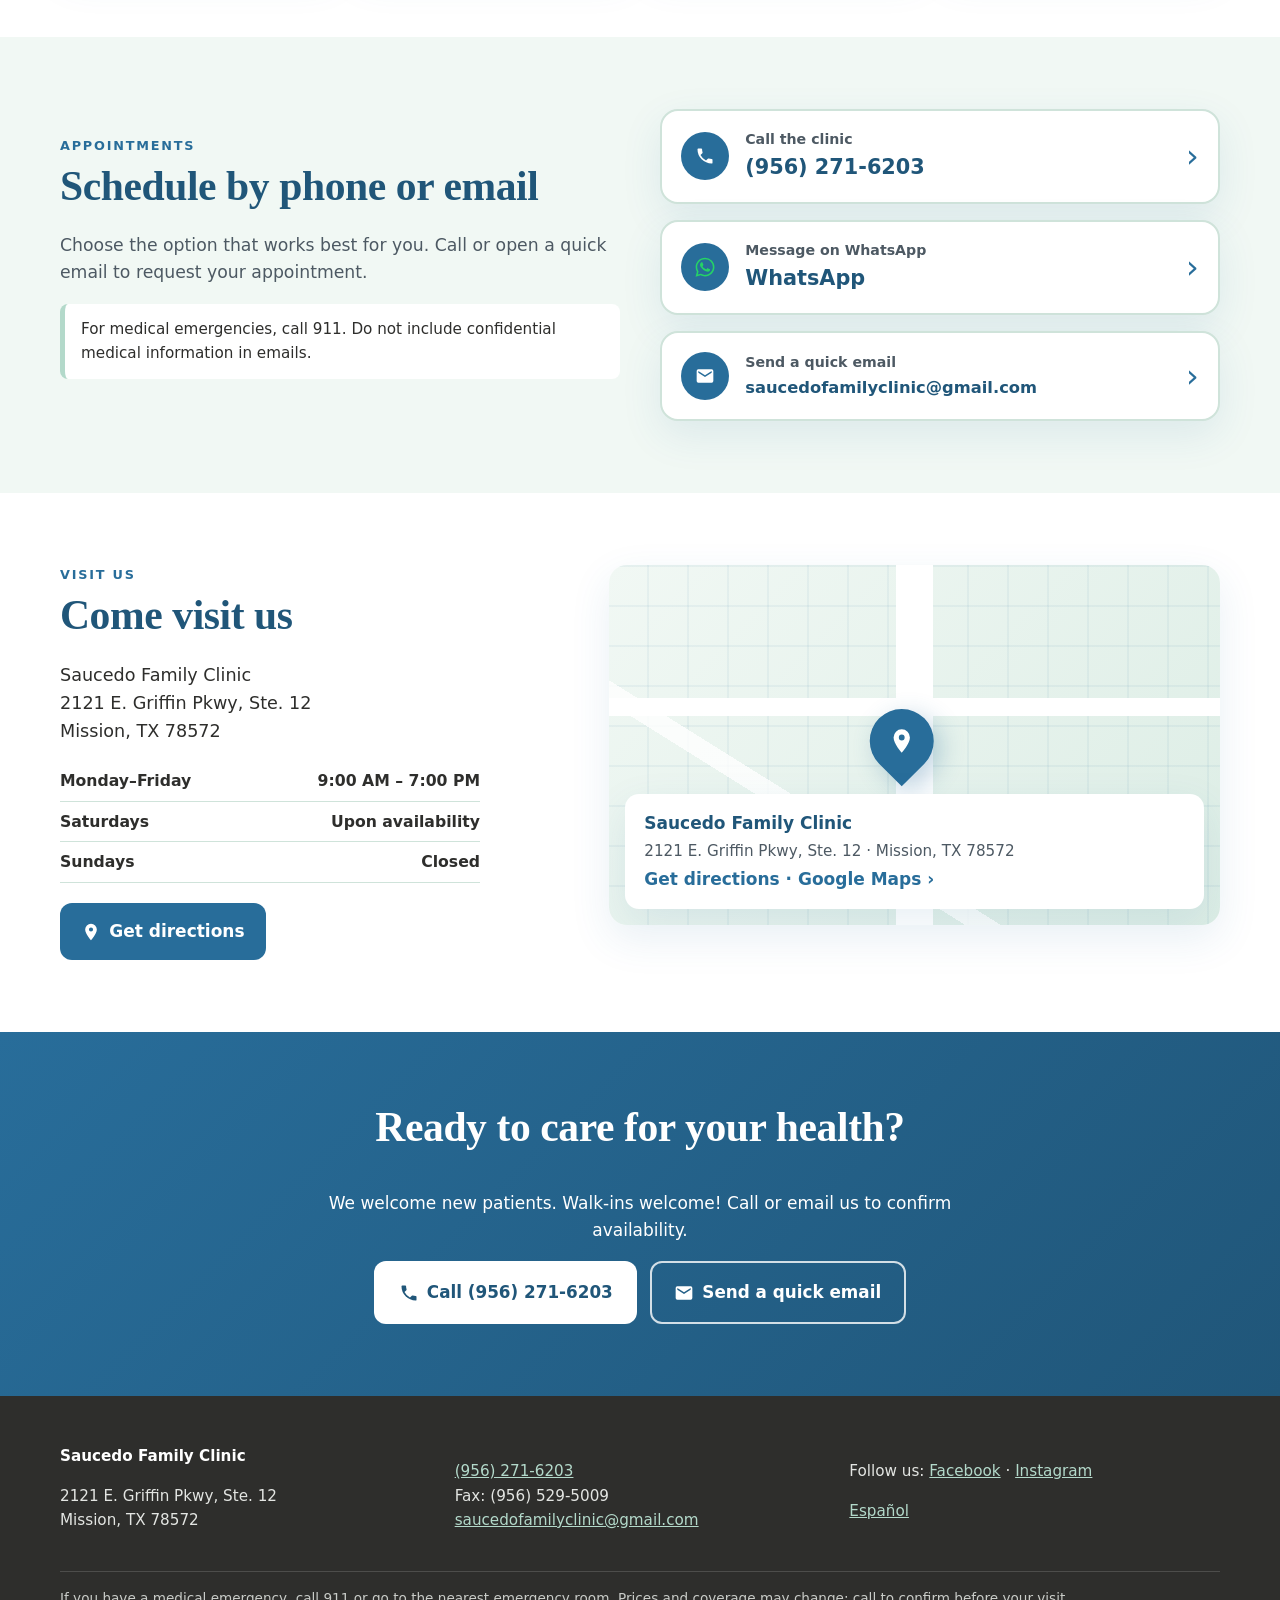
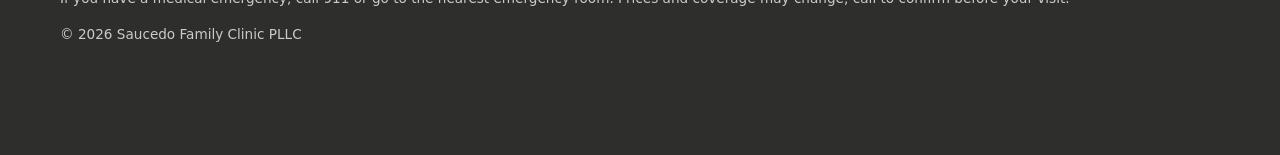
==== commit b0b1b100: "Add floating WhatsApp button and WhatsApp contact card" ====
--- a/en/index.html
+++ b/en/index.html
@@ -27,7 +27,7 @@
 <link rel="icon" href="../favicon.ico" sizes="32x32">
 <link rel="icon" type="image/png" href="../favicon.png">
 <link rel="apple-touch-icon" href="../apple-touch-icon.png">
-<link rel="stylesheet" href="../assets/site.css?v=6">
+<link rel="stylesheet" href="../assets/site.css?v=7">
 <script type="application/ld+json">
 {
  "@context": "https://schema.org",
@@ -286,6 +286,7 @@
     </div>
     <div class="contact-cards">
       <a class="ccard" href="tel:+19562716203"><span class="cico"><svg aria-hidden="true" viewBox="0 0 24 24" width="20" height="20"><path fill="currentColor" d="M6.6 10.8a15.1 15.1 0 0 0 6.6 6.6l2.2-2.2a1 1 0 0 1 1-.25 11.4 11.4 0 0 0 3.6.57 1 1 0 0 1 1 1V20a1 1 0 0 1-1 1A17 17 0 0 1 3 4a1 1 0 0 1 1-1h3.5a1 1 0 0 1 1 1c0 1.25.2 2.45.57 3.57a1 1 0 0 1-.25 1z"/></svg></span><span><small>Call the clinic</small><b>(956) 271-6203</b></span><span class="chev" aria-hidden="true">›</span></a>
+      <a class="ccard" href="https://wa.me/19562716203?text=Hola%2C%20quisiera%20informaci%C3%B3n%20sobre%20la%20cl%C3%ADnica" target="_blank" rel="noopener"><span class="cico wa-ico"><svg aria-hidden="true" viewBox="0 0 24 24" width="20" height="20"><path fill="currentColor" d="M17.47 14.38c-.3-.15-1.76-.87-2.03-.97-.27-.1-.47-.15-.67.15-.2.3-.77.97-.94 1.17-.17.2-.35.22-.64.07-.3-.15-1.26-.46-2.39-1.48-.88-.79-1.48-1.76-1.65-2.06-.17-.3-.02-.46.13-.6.13-.13.3-.35.45-.52.15-.17.2-.3.3-.5.1-.2.05-.37-.03-.52-.07-.15-.67-1.61-.92-2.21-.24-.58-.49-.5-.67-.51h-.57c-.2 0-.52.07-.79.37-.27.3-1.04 1.02-1.04 2.48s1.06 2.88 1.21 3.08c.15.2 2.1 3.2 5.08 4.48.71.31 1.26.49 1.69.63.71.23 1.36.2 1.87.12.57-.08 1.76-.72 2.01-1.41.25-.7.25-1.29.17-1.41-.07-.13-.27-.2-.57-.35zM12.05 21.5h-.01a9.4 9.4 0 0 1-4.79-1.31l-.34-.2-3.56.93.95-3.47-.22-.36A9.37 9.37 0 0 1 2.64 12c0-5.18 4.22-9.4 9.41-9.4 2.51 0 4.87.98 6.65 2.76a9.34 9.34 0 0 1 2.75 6.65c0 5.18-4.22 9.4-9.4 9.4zm8-17.41A11.24 11.24 0 0 0 12.05.77C5.82.77.75 5.83.75 12.06c0 1.99.52 3.93 1.51 5.65L.65 23.57l6-1.57a11.3 11.3 0 0 0 5.4 1.37h.01c6.23 0 11.3-5.06 11.3-11.3 0-3.02-1.18-5.85-3.31-7.99z"/></svg></span><span><small>Message on WhatsApp</small><b>WhatsApp</b></span><span class="chev" aria-hidden="true">›</span></a>
       <a class="ccard" href="mailto:saucedofamilyclinic@gmail.com?subject=Appointment%20request&amp;body=Hello%2C%20I%20would%20like%20to%20request%20an%20appointment%20at%20Saucedo%20Family%20Clinic.%0A%0AName%3A%0APhone%3A%0APreferred%20day%20and%20time%3A"><span class="cico"><svg aria-hidden="true" viewBox="0 0 24 24" width="20" height="20"><path fill="currentColor" d="M20 4H4a2 2 0 0 0-2 2v12a2 2 0 0 0 2 2h16a2 2 0 0 0 2-2V6a2 2 0 0 0-2-2zm0 4.2-8 5-8-5V6l8 5 8-5z"/></svg></span><span><small>Send a quick email</small><b class="em">saucedofamilyclinic@gmail.com</b></span><span class="chev" aria-hidden="true">›</span></a>
     </div>
   </div>
@@ -342,5 +343,6 @@
   <a class="mcall" href="tel:+19562716203"><svg aria-hidden="true" viewBox="0 0 24 24" width="20" height="20"><path fill="currentColor" d="M6.6 10.8a15.1 15.1 0 0 0 6.6 6.6l2.2-2.2a1 1 0 0 1 1-.25 11.4 11.4 0 0 0 3.6.57 1 1 0 0 1 1 1V20a1 1 0 0 1-1 1A17 17 0 0 1 3 4a1 1 0 0 1 1-1h3.5a1 1 0 0 1 1 1c0 1.25.2 2.45.57 3.57a1 1 0 0 1-.25 1z"/></svg><span>Call</span></a>
   <a class="mmail" href="mailto:saucedofamilyclinic@gmail.com?subject=Appointment%20request&amp;body=Hello%2C%20I%20would%20like%20to%20request%20an%20appointment%20at%20Saucedo%20Family%20Clinic.%0A%0AName%3A%0APhone%3A%0APreferred%20day%20and%20time%3A"><svg aria-hidden="true" viewBox="0 0 24 24" width="20" height="20"><path fill="currentColor" d="M20 4H4a2 2 0 0 0-2 2v12a2 2 0 0 0 2 2h16a2 2 0 0 0 2-2V6a2 2 0 0 0-2-2zm0 4.2-8 5-8-5V6l8 5 8-5z"/></svg><span>Email</span></a>
 </nav>
+<a class="wa-fab" href="https://wa.me/19562716203?text=Hola%2C%20quisiera%20informaci%C3%B3n%20sobre%20la%20cl%C3%ADnica" target="_blank" rel="noopener" aria-label="WhatsApp"><svg aria-hidden="true" viewBox="0 0 24 24" width="32" height="32"><path fill="currentColor" d="M17.47 14.38c-.3-.15-1.76-.87-2.03-.97-.27-.1-.47-.15-.67.15-.2.3-.77.97-.94 1.17-.17.2-.35.22-.64.07-.3-.15-1.26-.46-2.39-1.48-.88-.79-1.48-1.76-1.65-2.06-.17-.3-.02-.46.13-.6.13-.13.3-.35.45-.52.15-.17.2-.3.3-.5.1-.2.05-.37-.03-.52-.07-.15-.67-1.61-.92-2.21-.24-.58-.49-.5-.67-.51h-.57c-.2 0-.52.07-.79.37-.27.3-1.04 1.02-1.04 2.48s1.06 2.88 1.21 3.08c.15.2 2.1 3.2 5.08 4.48.71.31 1.26.49 1.69.63.71.23 1.36.2 1.87.12.57-.08 1.76-.72 2.01-1.41.25-.7.25-1.29.17-1.41-.07-.13-.27-.2-.57-.35zM12.05 21.5h-.01a9.4 9.4 0 0 1-4.79-1.31l-.34-.2-3.56.93.95-3.47-.22-.36A9.37 9.37 0 0 1 2.64 12c0-5.18 4.22-9.4 9.41-9.4 2.51 0 4.87.98 6.65 2.76a9.34 9.34 0 0 1 2.75 6.65c0 5.18-4.22 9.4-9.4 9.4zm8-17.41A11.24 11.24 0 0 0 12.05.77C5.82.77.75 5.83.75 12.06c0 1.99.52 3.93 1.51 5.65L.65 23.57l6-1.57a11.3 11.3 0 0 0 5.4 1.37h.01c6.23 0 11.3-5.06 11.3-11.3 0-3.02-1.18-5.85-3.31-7.99z"/></svg></a>
 </body>
 </html>
--- a/assets/site.css
+++ b/assets/site.css
@@ -187,3 +187,11 @@
 .flu-fig video{display:block;width:100%;height:auto;aspect-ratio:9/16;border-radius:20px;background:var(--steel-d);object-fit:cover}
 @media (max-width:900px){.flu-wrap{grid-template-columns:1fr}.flu-fig{max-width:320px}.flu-copy .btn{width:100%}}
 /* /FLU SEASON SECTION */
+
+/* WhatsApp floating button */
+.wa-fab{position:fixed;right:20px;bottom:20px;z-index:70;width:60px;height:60px;border-radius:50%;background:#25D366;color:#fff;display:flex;align-items:center;justify-content:center;box-shadow:0 6px 18px rgba(0,0,0,.25);transition:transform .15s,box-shadow .15s}
+.wa-fab:hover,.wa-fab:focus-visible{transform:scale(1.07);box-shadow:0 8px 24px rgba(0,0,0,.3)}
+.wa-fab:focus-visible{outline:3px solid #fff;outline-offset:2px}
+.wa-ico{color:#25D366}
+@media (max-width:760px){.wa-fab{width:54px;height:54px;right:14px;bottom:calc(72px + env(safe-area-inset-bottom))}.wa-fab svg{width:28px;height:28px}body{padding-bottom:136px}}
+@media (prefers-reduced-motion:reduce){.wa-fab{transition:none}}
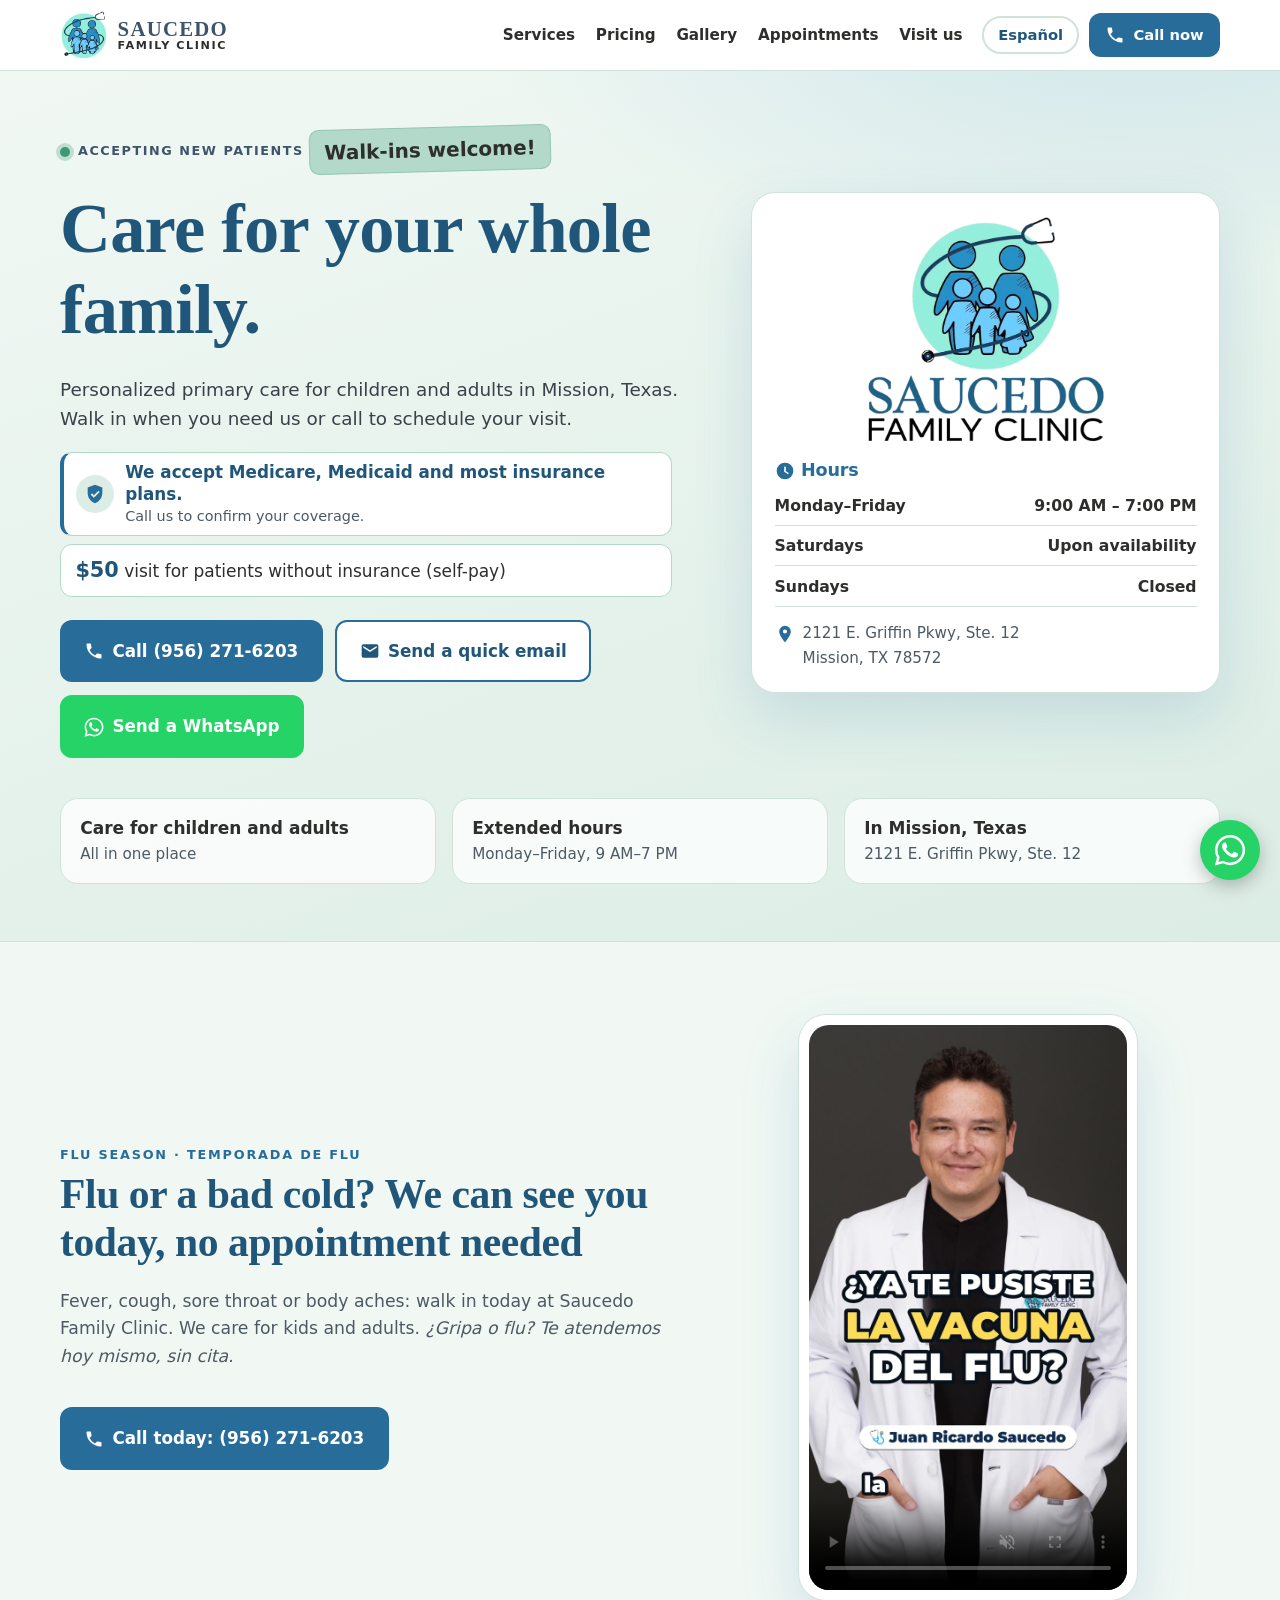
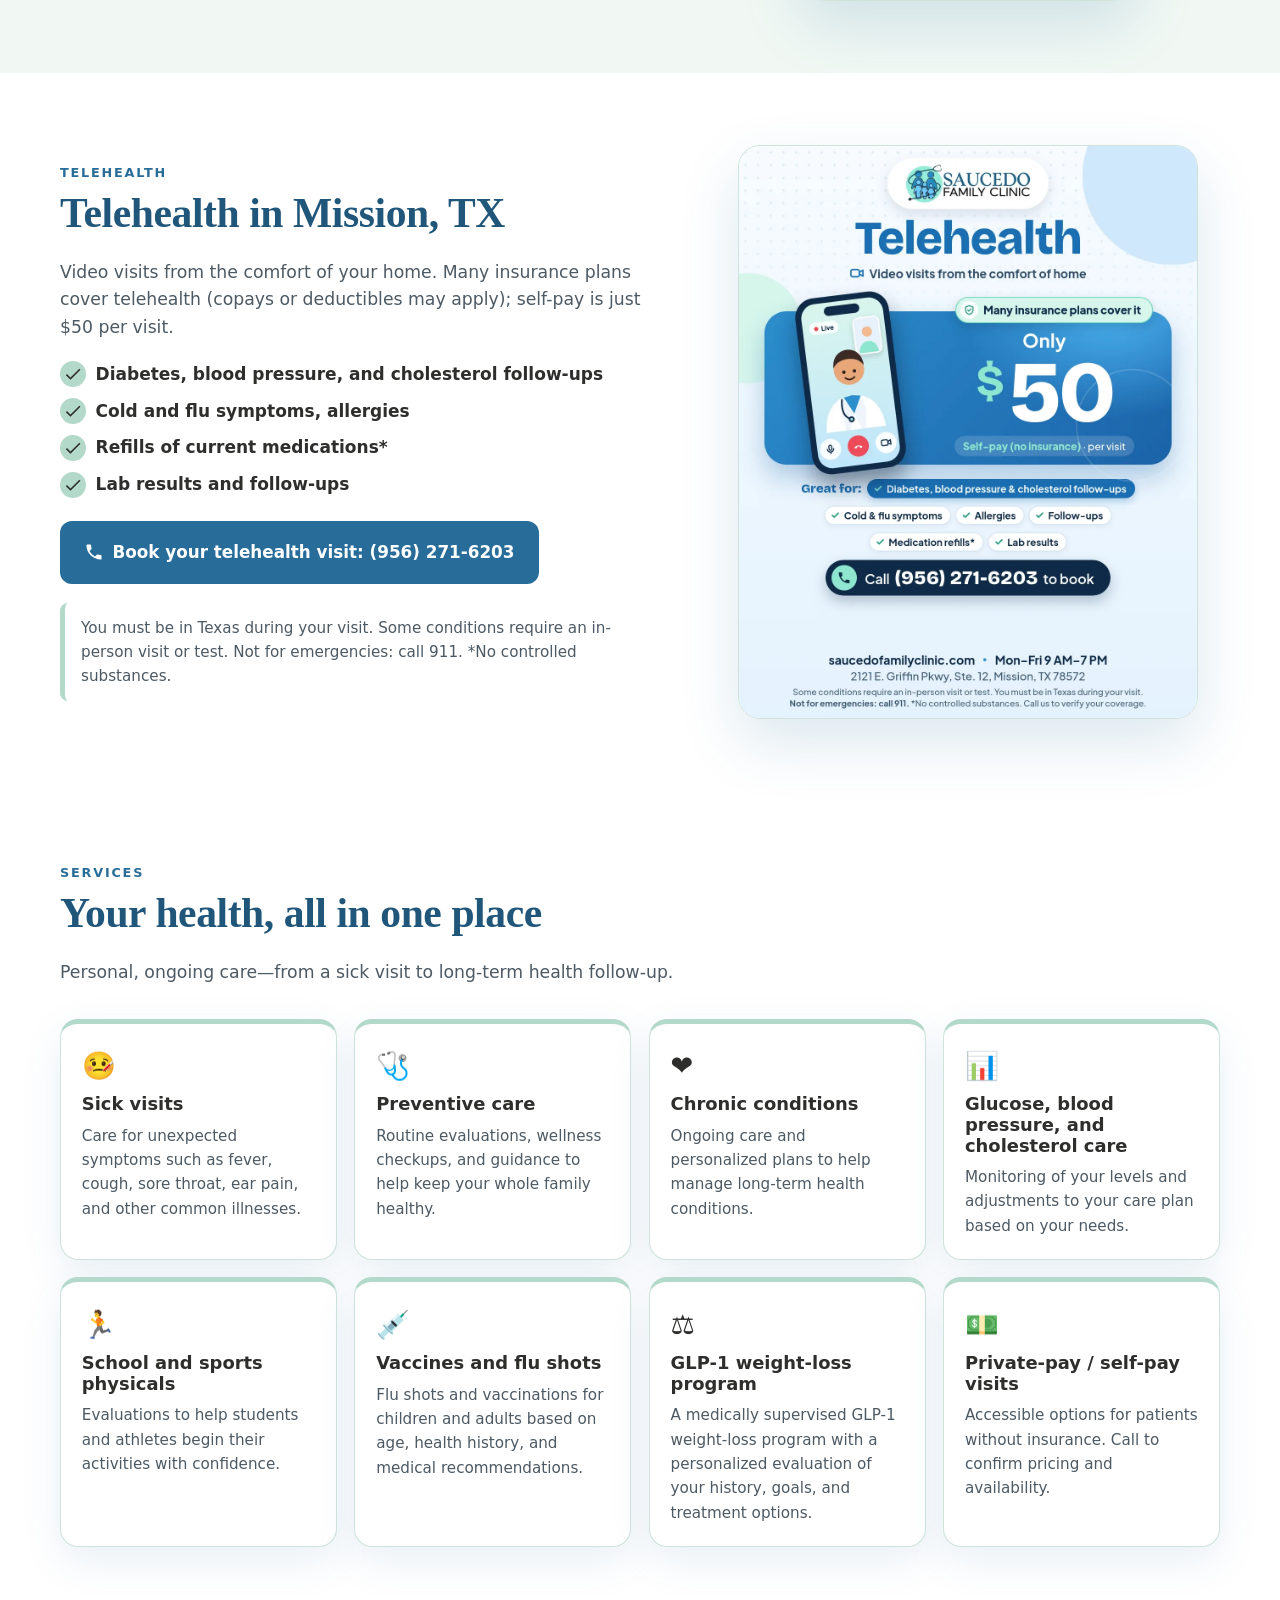
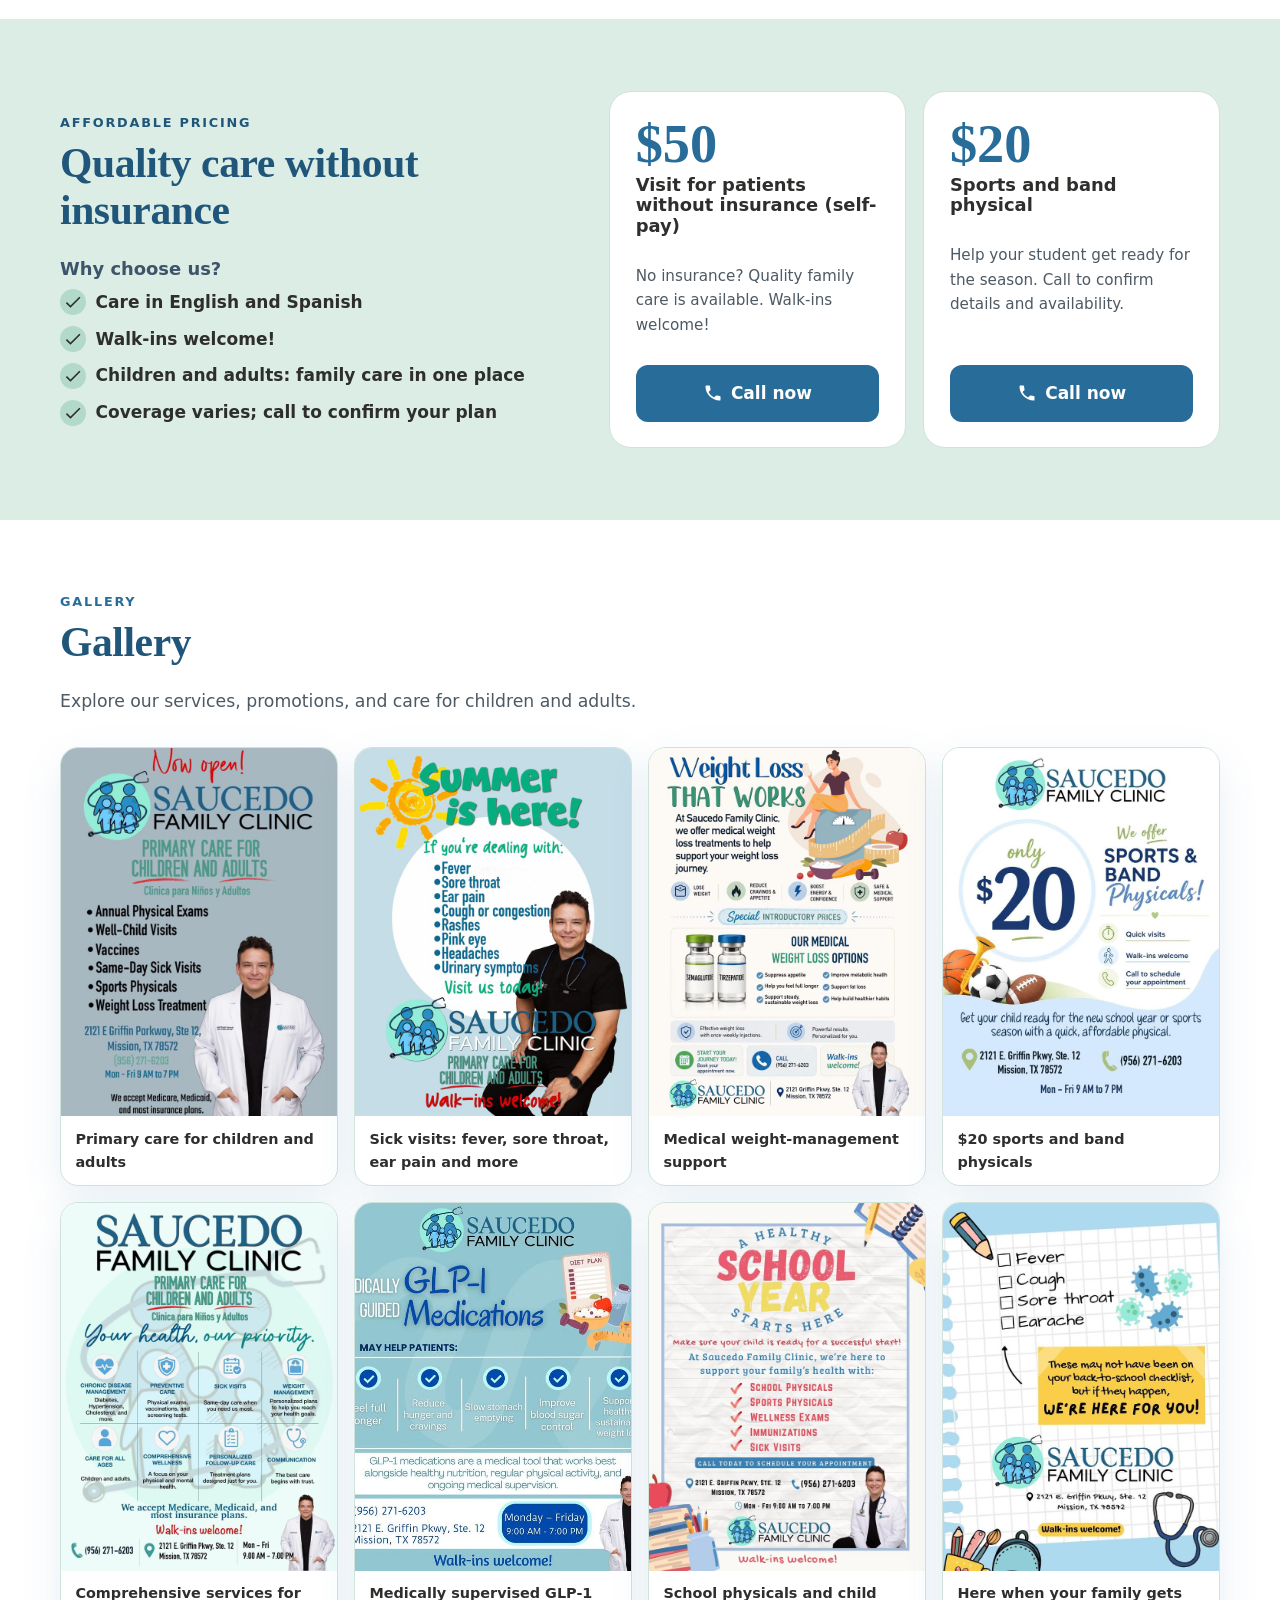
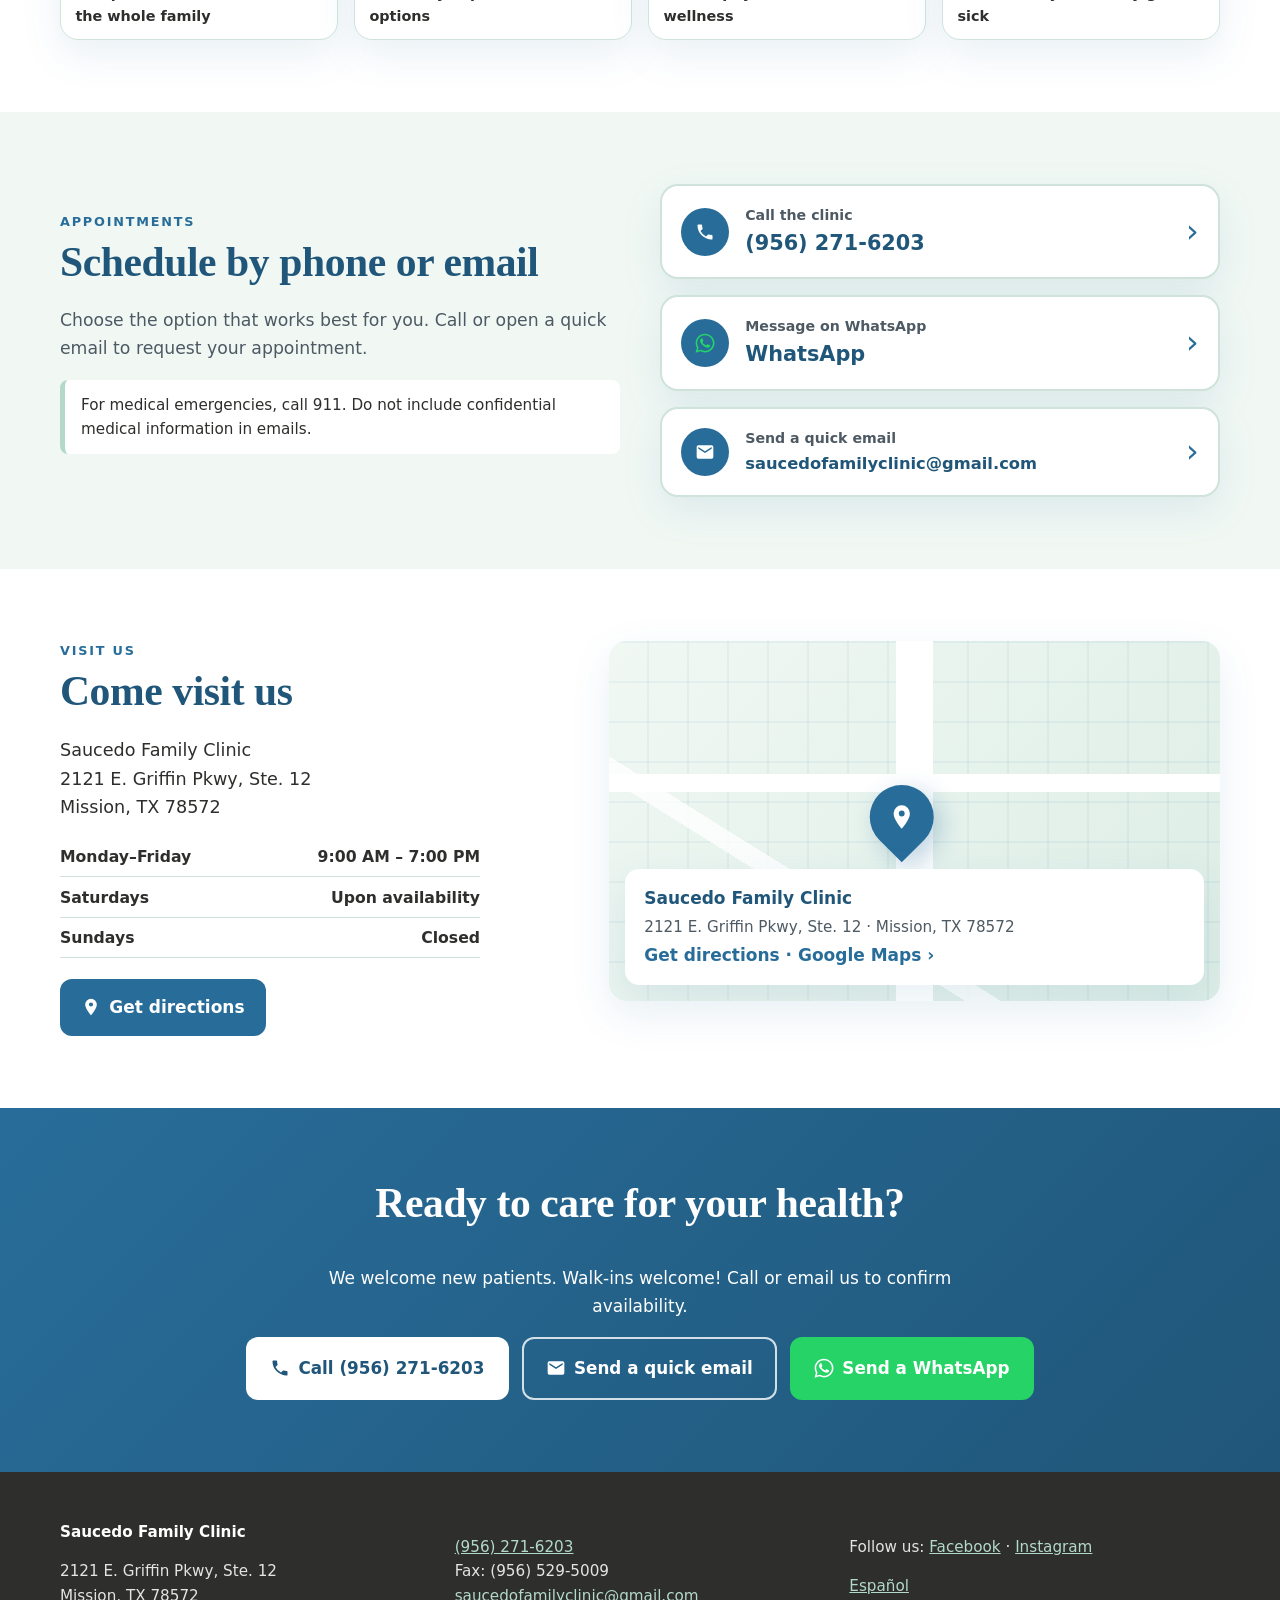
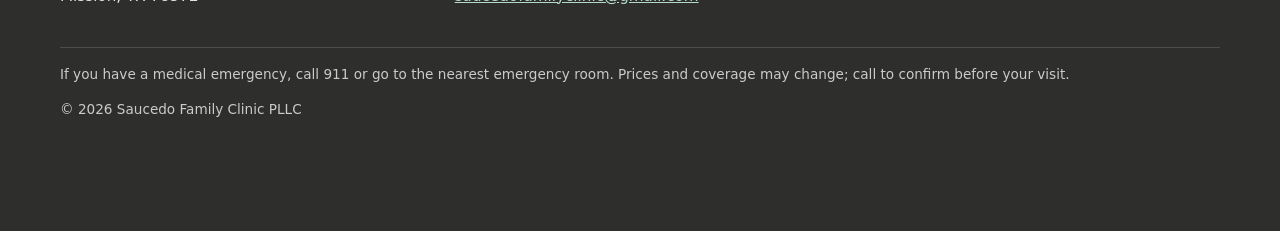
==== commit 336cf307: "Add Mandar WhatsApp button next to email CTA; keep floating button clear on mobile" ====
--- a/en/index.html
+++ b/en/index.html
@@ -27,7 +27,7 @@
 <link rel="icon" href="../favicon.ico" sizes="32x32">
 <link rel="icon" type="image/png" href="../favicon.png">
 <link rel="apple-touch-icon" href="../apple-touch-icon.png">
-<link rel="stylesheet" href="../assets/site.css?v=7">
+<link rel="stylesheet" href="../assets/site.css?v=8">
 <script type="application/ld+json">
 {
  "@context": "https://schema.org",
@@ -202,6 +202,7 @@
       <div class="ctas">
         <a class="btn btn-yellow btn-lg" href="tel:+19562716203"><svg aria-hidden="true" viewBox="0 0 24 24" width="20" height="20"><path fill="currentColor" d="M6.6 10.8a15.1 15.1 0 0 0 6.6 6.6l2.2-2.2a1 1 0 0 1 1-.25 11.4 11.4 0 0 0 3.6.57 1 1 0 0 1 1 1V20a1 1 0 0 1-1 1A17 17 0 0 1 3 4a1 1 0 0 1 1-1h3.5a1 1 0 0 1 1 1c0 1.25.2 2.45.57 3.57a1 1 0 0 1-.25 1z"/></svg><span>Call (956) 271-6203</span></a>
         <a class="btn btn-ghost btn-lg" href="mailto:saucedofamilyclinic@gmail.com?subject=Appointment%20request&amp;body=Hello%2C%20I%20would%20like%20to%20request%20an%20appointment%20at%20Saucedo%20Family%20Clinic.%0A%0AName%3A%0APhone%3A%0APreferred%20day%20and%20time%3A"><svg aria-hidden="true" viewBox="0 0 24 24" width="20" height="20"><path fill="currentColor" d="M20 4H4a2 2 0 0 0-2 2v12a2 2 0 0 0 2 2h16a2 2 0 0 0 2-2V6a2 2 0 0 0-2-2zm0 4.2-8 5-8-5V6l8 5 8-5z"/></svg><span>Send a quick email</span></a>
+        <a class="btn btn-wa btn-lg" href="https://wa.me/19562716203?text=Hola%2C%20quisiera%20informaci%C3%B3n%20sobre%20la%20cl%C3%ADnica" target="_blank" rel="noopener"><svg aria-hidden="true" viewBox="0 0 24 24" width="20" height="20"><path fill="currentColor" d="M17.47 14.38c-.3-.15-1.76-.87-2.03-.97-.27-.1-.47-.15-.67.15-.2.3-.77.97-.94 1.17-.17.2-.35.22-.64.07-.3-.15-1.26-.46-2.39-1.48-.88-.79-1.48-1.76-1.65-2.06-.17-.3-.02-.46.13-.6.13-.13.3-.35.45-.52.15-.17.2-.3.3-.5.1-.2.05-.37-.03-.52-.07-.15-.67-1.61-.92-2.21-.24-.58-.49-.5-.67-.51h-.57c-.2 0-.52.07-.79.37-.27.3-1.04 1.02-1.04 2.48s1.06 2.88 1.21 3.08c.15.2 2.1 3.2 5.08 4.48.71.31 1.26.49 1.69.63.71.23 1.36.2 1.87.12.57-.08 1.76-.72 2.01-1.41.25-.7.25-1.29.17-1.41-.07-.13-.27-.2-.57-.35zM12.05 21.5h-.01a9.4 9.4 0 0 1-4.79-1.31l-.34-.2-3.56.93.95-3.47-.22-.36A9.37 9.37 0 0 1 2.64 12c0-5.18 4.22-9.4 9.41-9.4 2.51 0 4.87.98 6.65 2.76a9.34 9.34 0 0 1 2.75 6.65c0 5.18-4.22 9.4-9.4 9.4zm8-17.41A11.24 11.24 0 0 0 12.05.77C5.82.77.75 5.83.75 12.06c0 1.99.52 3.93 1.51 5.65L.65 23.57l6-1.57a11.3 11.3 0 0 0 5.4 1.37h.01c6.23 0 11.3-5.06 11.3-11.3 0-3.02-1.18-5.85-3.31-7.99z"/></svg><span>Send a WhatsApp</span></a>
       </div>
     </div>
     <aside class="hero-card" aria-label="Hours">
@@ -316,6 +317,7 @@
     <div class="ctas">
       <a class="btn btn-yellow btn-lg" href="tel:+19562716203"><svg aria-hidden="true" viewBox="0 0 24 24" width="20" height="20"><path fill="currentColor" d="M6.6 10.8a15.1 15.1 0 0 0 6.6 6.6l2.2-2.2a1 1 0 0 1 1-.25 11.4 11.4 0 0 0 3.6.57 1 1 0 0 1 1 1V20a1 1 0 0 1-1 1A17 17 0 0 1 3 4a1 1 0 0 1 1-1h3.5a1 1 0 0 1 1 1c0 1.25.2 2.45.57 3.57a1 1 0 0 1-.25 1z"/></svg><span>Call (956) 271-6203</span></a>
       <a class="btn btn-ghost btn-lg" href="mailto:saucedofamilyclinic@gmail.com?subject=Appointment%20request&amp;body=Hello%2C%20I%20would%20like%20to%20request%20an%20appointment%20at%20Saucedo%20Family%20Clinic.%0A%0AName%3A%0APhone%3A%0APreferred%20day%20and%20time%3A"><svg aria-hidden="true" viewBox="0 0 24 24" width="20" height="20"><path fill="currentColor" d="M20 4H4a2 2 0 0 0-2 2v12a2 2 0 0 0 2 2h16a2 2 0 0 0 2-2V6a2 2 0 0 0-2-2zm0 4.2-8 5-8-5V6l8 5 8-5z"/></svg><span>Send a quick email</span></a>
+      <a class="btn btn-wa btn-lg" href="https://wa.me/19562716203?text=Hola%2C%20quisiera%20informaci%C3%B3n%20sobre%20la%20cl%C3%ADnica" target="_blank" rel="noopener"><svg aria-hidden="true" viewBox="0 0 24 24" width="20" height="20"><path fill="currentColor" d="M17.47 14.38c-.3-.15-1.76-.87-2.03-.97-.27-.1-.47-.15-.67.15-.2.3-.77.97-.94 1.17-.17.2-.35.22-.64.07-.3-.15-1.26-.46-2.39-1.48-.88-.79-1.48-1.76-1.65-2.06-.17-.3-.02-.46.13-.6.13-.13.3-.35.45-.52.15-.17.2-.3.3-.5.1-.2.05-.37-.03-.52-.07-.15-.67-1.61-.92-2.21-.24-.58-.49-.5-.67-.51h-.57c-.2 0-.52.07-.79.37-.27.3-1.04 1.02-1.04 2.48s1.06 2.88 1.21 3.08c.15.2 2.1 3.2 5.08 4.48.71.31 1.26.49 1.69.63.71.23 1.36.2 1.87.12.57-.08 1.76-.72 2.01-1.41.25-.7.25-1.29.17-1.41-.07-.13-.27-.2-.57-.35zM12.05 21.5h-.01a9.4 9.4 0 0 1-4.79-1.31l-.34-.2-3.56.93.95-3.47-.22-.36A9.37 9.37 0 0 1 2.64 12c0-5.18 4.22-9.4 9.41-9.4 2.51 0 4.87.98 6.65 2.76a9.34 9.34 0 0 1 2.75 6.65c0 5.18-4.22 9.4-9.4 9.4zm8-17.41A11.24 11.24 0 0 0 12.05.77C5.82.77.75 5.83.75 12.06c0 1.99.52 3.93 1.51 5.65L.65 23.57l6-1.57a11.3 11.3 0 0 0 5.4 1.37h.01c6.23 0 11.3-5.06 11.3-11.3 0-3.02-1.18-5.85-3.31-7.99z"/></svg><span>Send a WhatsApp</span></a>
     </div>
   </div>
 </section>
--- a/assets/site.css
+++ b/assets/site.css
@@ -195,3 +195,6 @@
 .wa-ico{color:#25D366}
 @media (max-width:760px){.wa-fab{width:54px;height:54px;right:14px;bottom:calc(72px + env(safe-area-inset-bottom))}.wa-fab svg{width:28px;height:28px}body{padding-bottom:136px}}
 @media (prefers-reduced-motion:reduce){.wa-fab{transition:none}}
+.btn-wa{background:#25D366;color:#fff;border:2px solid #25D366}
+.btn-wa:hover,.btn-wa:focus-visible{background:#1ebe5a;border-color:#1ebe5a;color:#fff}
+@media (max-width:760px){.ctas{padding-right:68px}}
